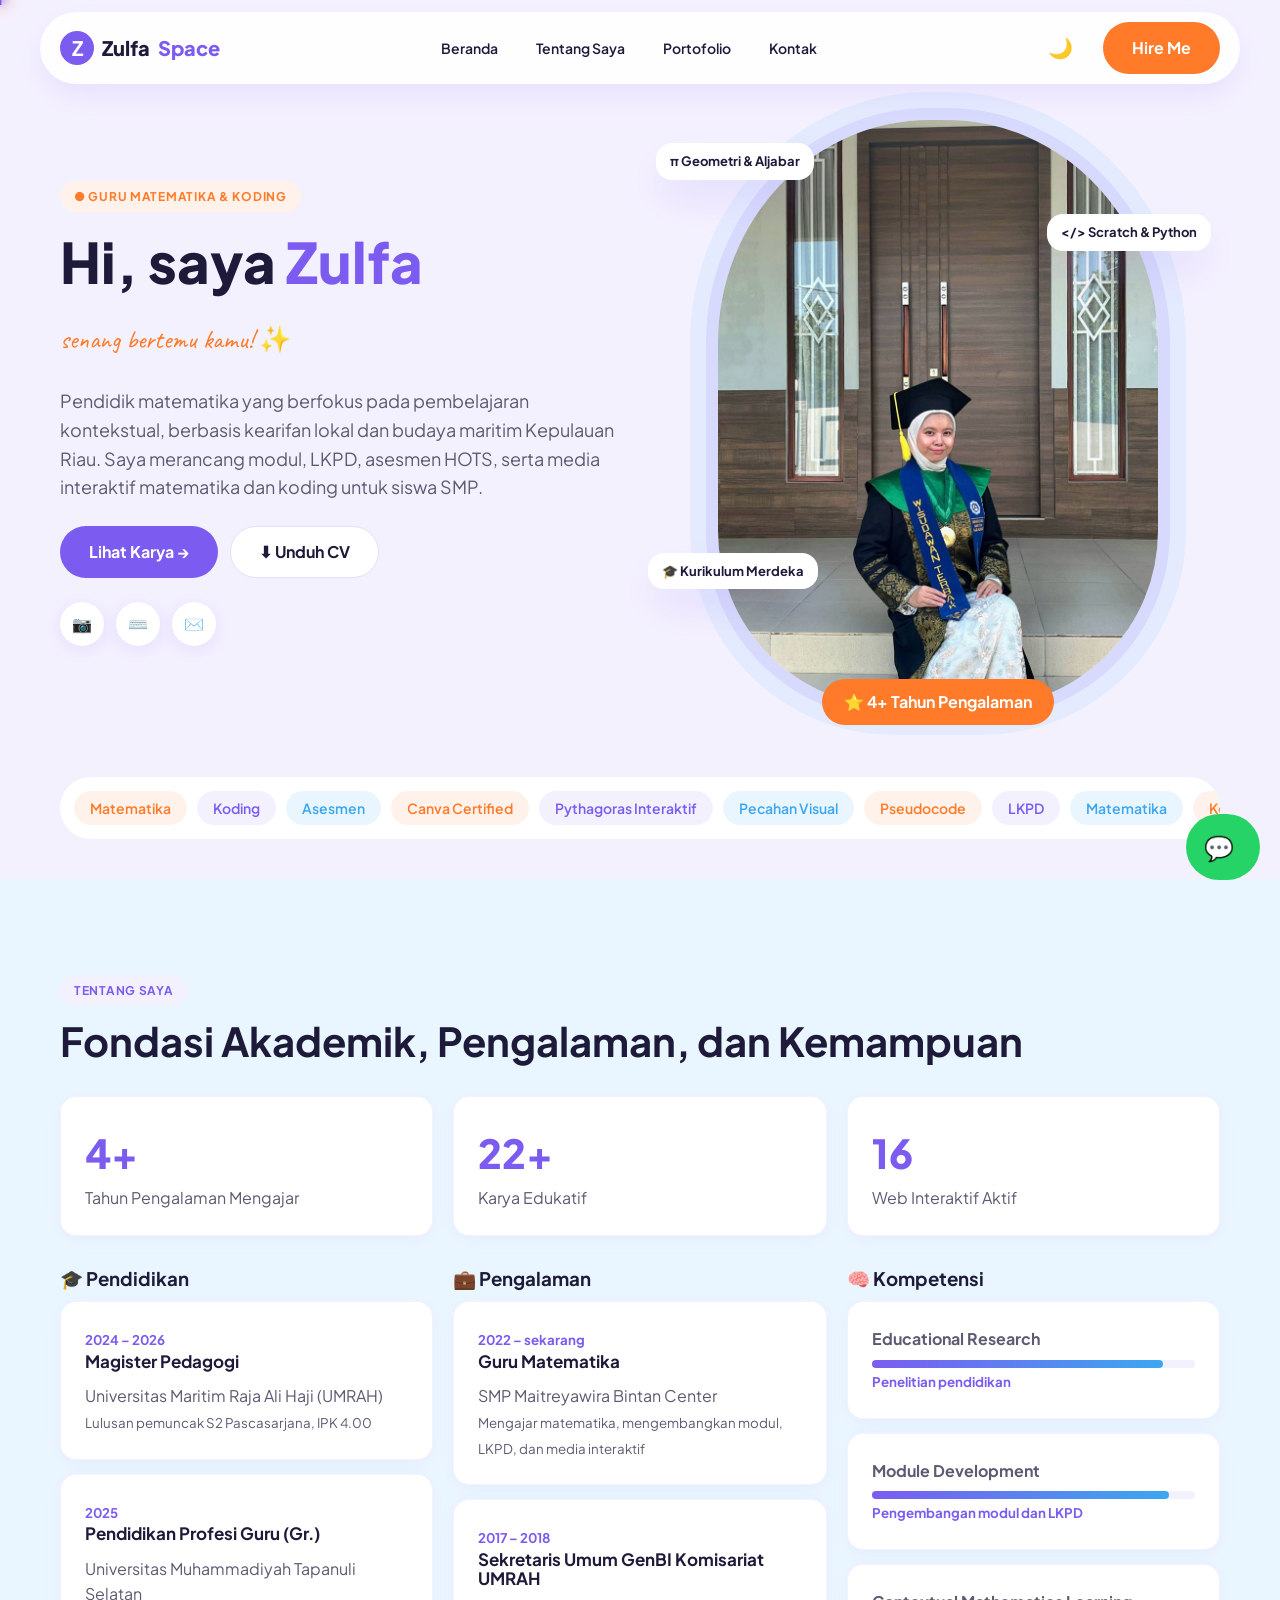
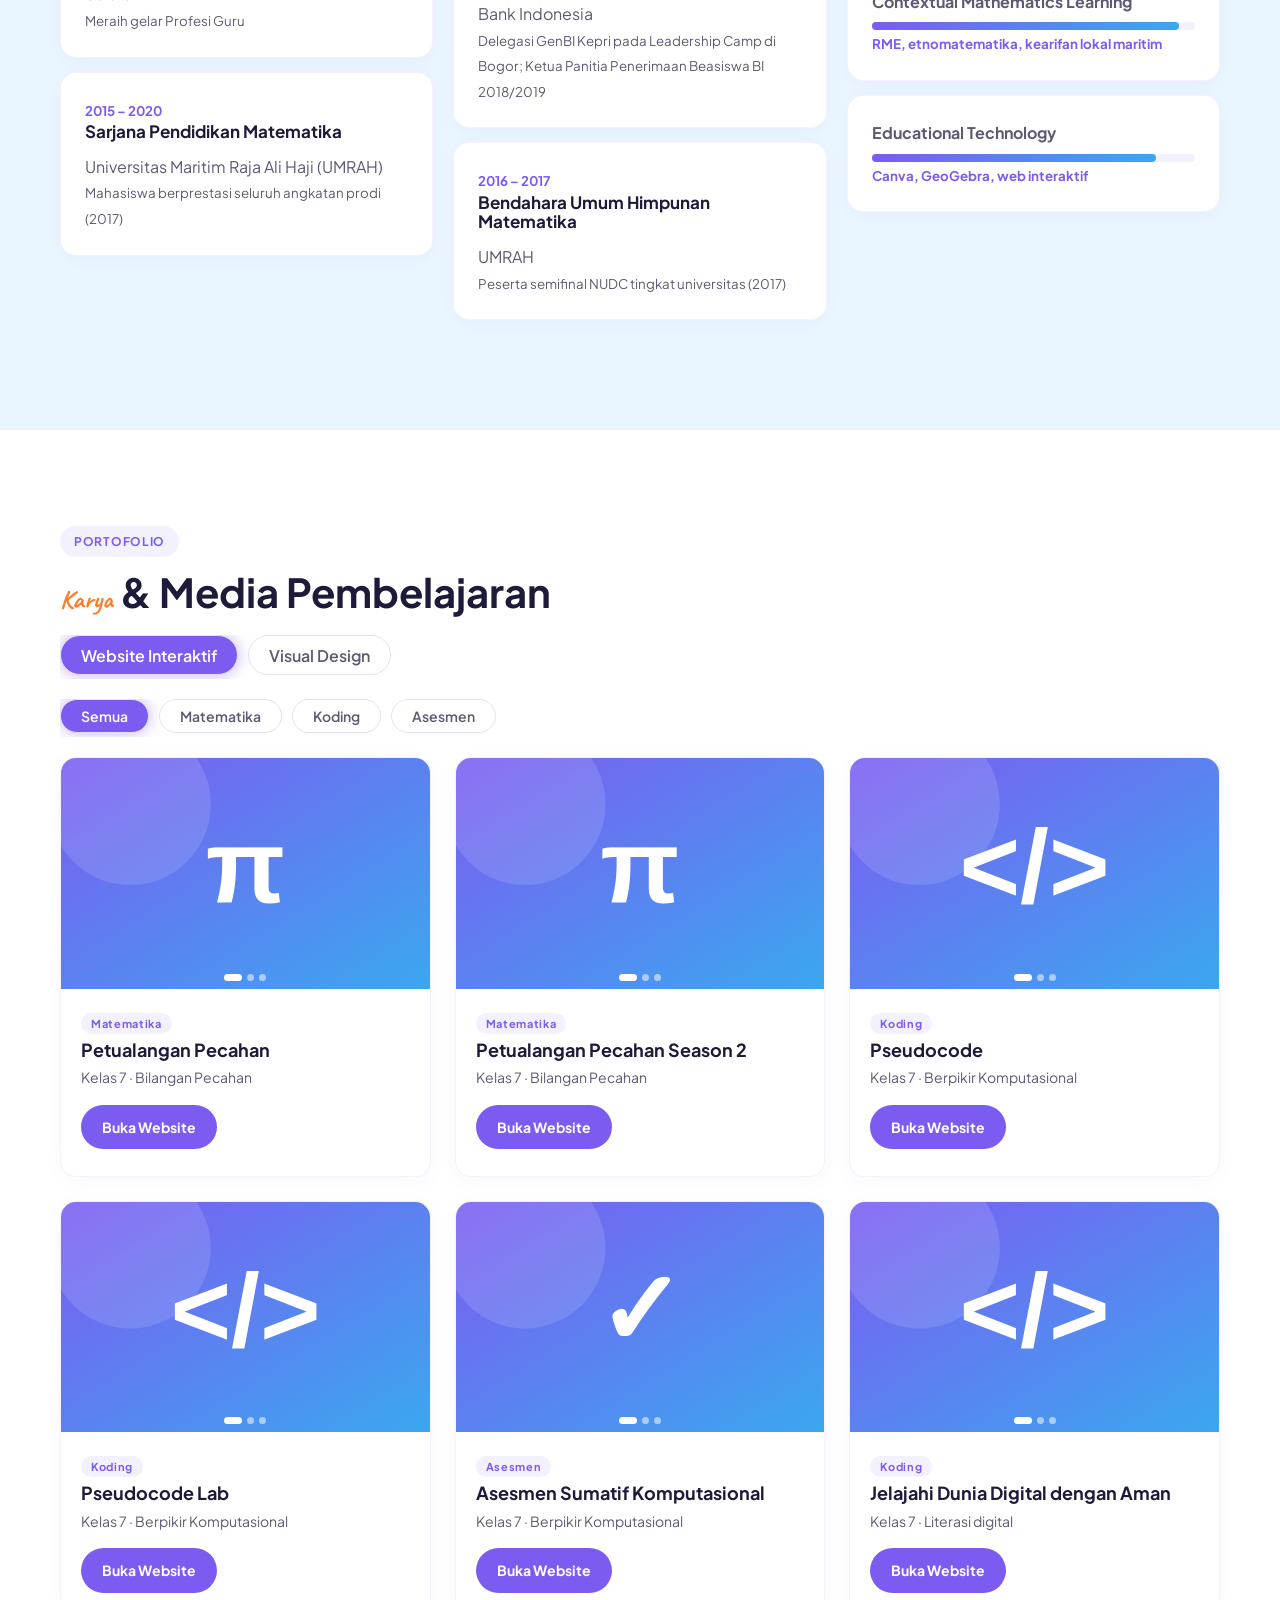
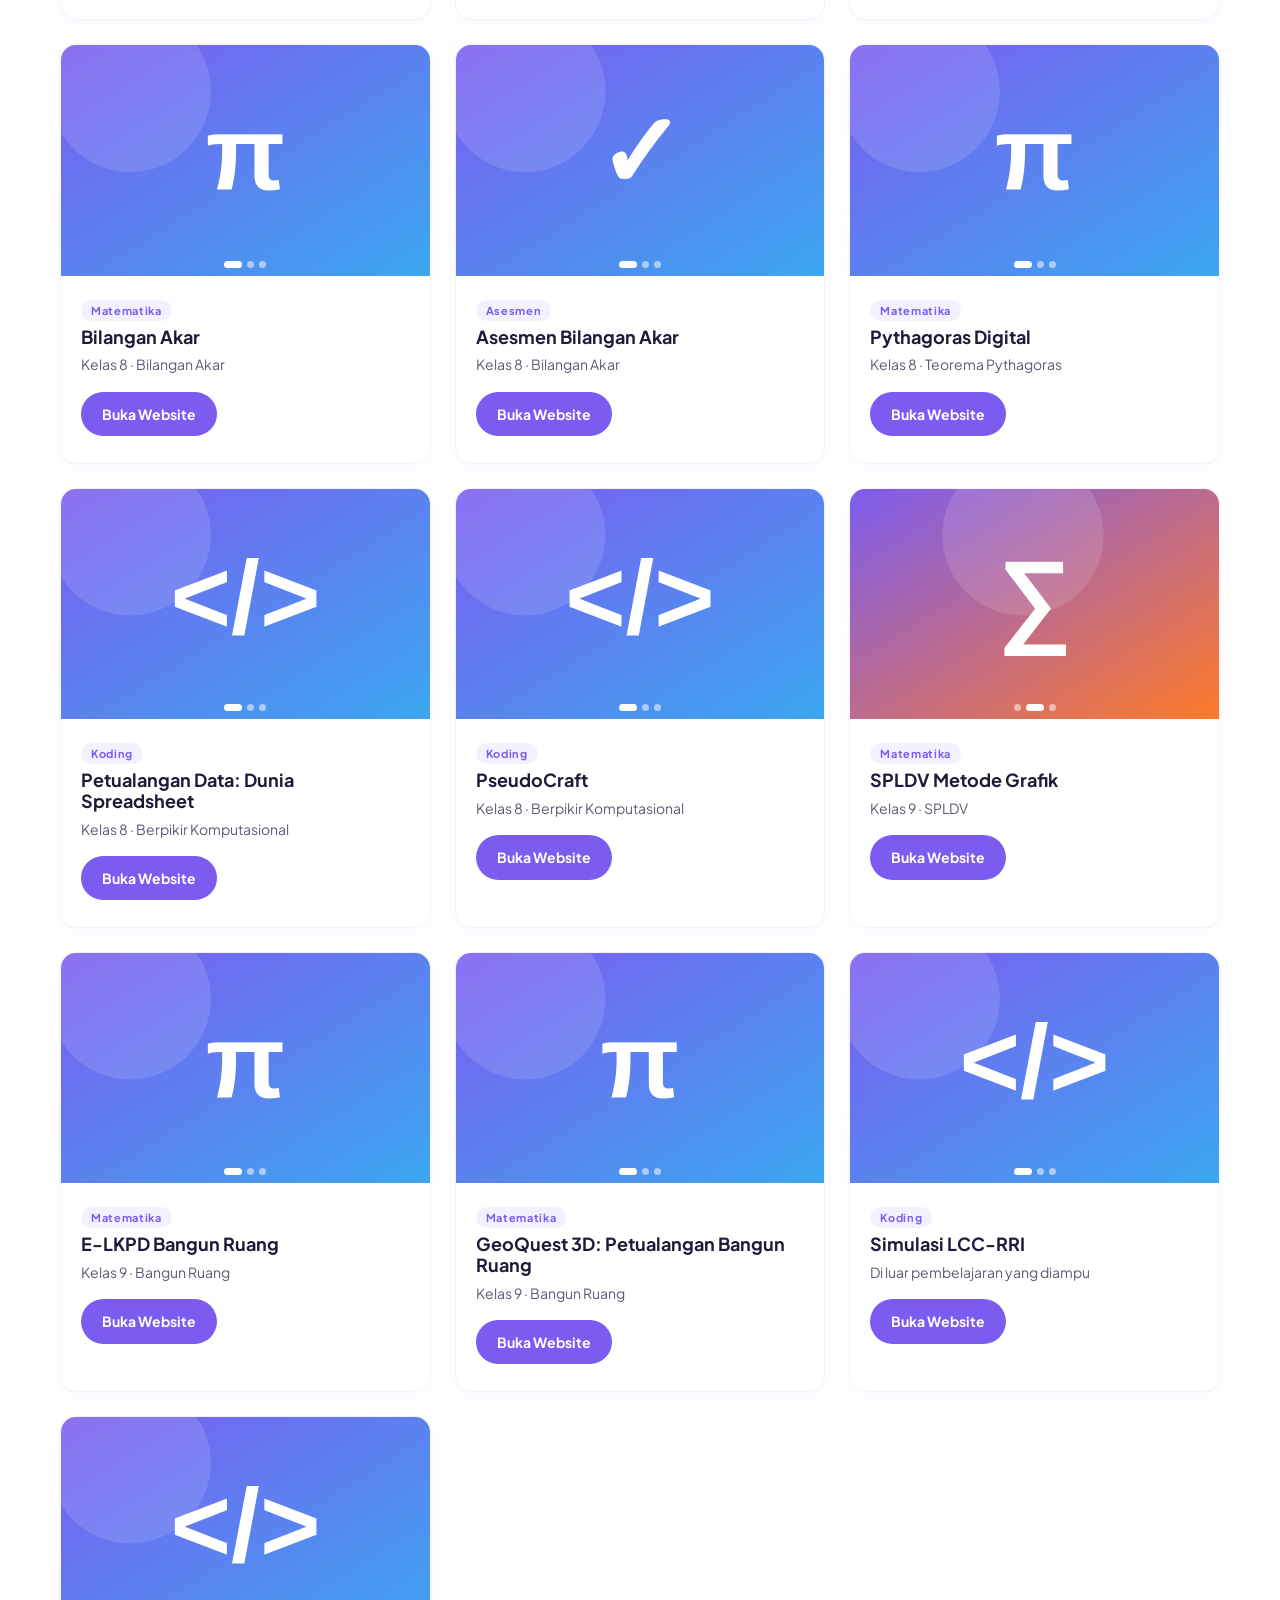
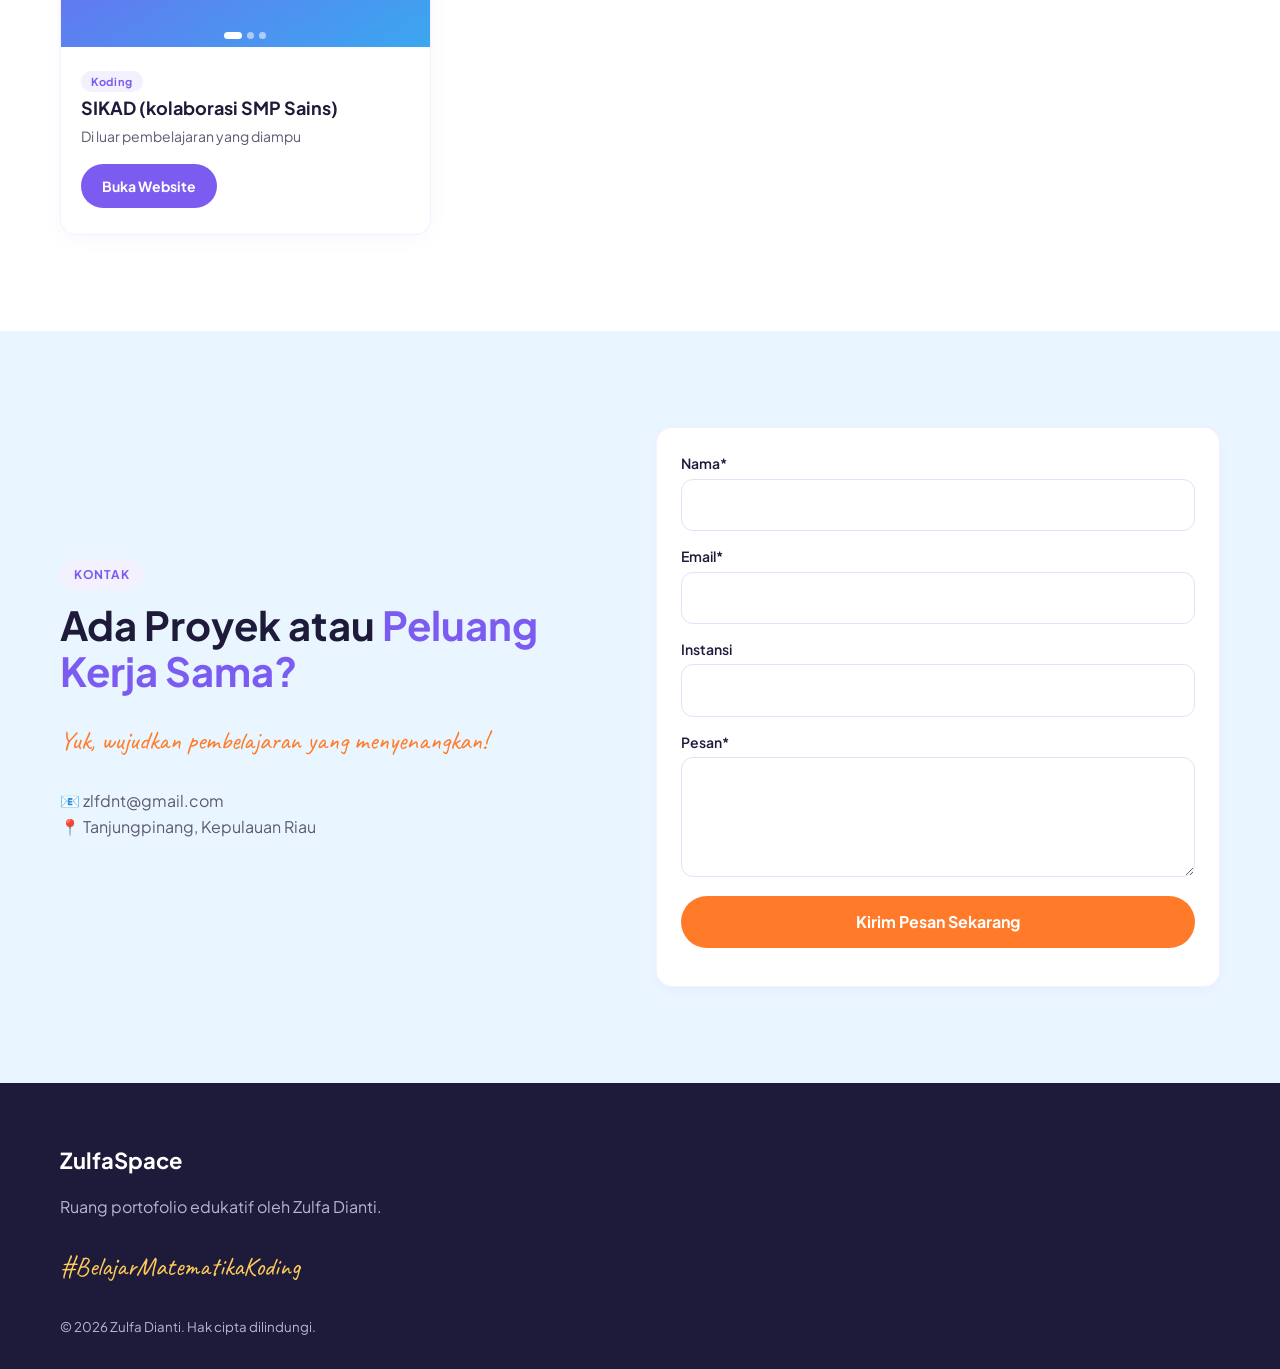
==== index.html @ 7e3e44f3 "ZulfaSpace pertama" ====
<!DOCTYPE html>
<html lang="id"><head><meta charset="utf-8"><meta name="viewport" content="width=device-width,initial-scale=1">
<title>ZulfaSpace – Edukasi Matematika & Koding Interaktif</title>
<meta name="description" content="Portofolio Zulfa Dianti, S.Pd., M.Pd., Gr.: media pembelajaran matematika dan koding interaktif.">
<meta property="og:title" content="ZulfaSpace"><meta property="og:description" content="Portofolio edukatif Zulfa Dianti">
<link rel="preconnect" href="https://fonts.googleapis.com"><link href="https://fonts.googleapis.com/css2?family=Caveat:wght@600&family=Plus+Jakarta+Sans:wght@400;600;700;800&display=swap" rel="stylesheet">
<script>try{document.documentElement.dataset.theme=localStorage.getItem("zs_th")||(matchMedia("(prefers-color-scheme:dark)").matches?"dark":"light")}catch(e){}</script><link rel="stylesheet" href="css/style.css"></head><body>
<canvas id="fx" aria-hidden="true"></canvas><div id="cur" aria-hidden="true"></div>
<header class="nav"><a class="logo" href="#beranda"><b>Z</b>Zulfa<span>Space</span></a>
<button class="burger" aria-label="Menu" onclick="document.body.classList.toggle('menu')">☰</button>
<nav><a href="#beranda">Beranda</a><a href="#tentang">Tentang Saya</a><a href="#portofolio">Portofolio</a><a href="#kontak">Kontak</a></nav>
<button class="theme" id="th" aria-label="Ubah mode tampilan">🌙</button><a class="btn cta shine" id="hire" href="#kontak">Hire Me</a></header>
<main>
<section id="beranda" class="hero lav"><div class="wrap grid2">
<div class="rv"><span class="pill o">● <span id="jab">GURU MATEMATIKA & KODING</span></span>
<h1>Hi, saya <em id="nm">Zulfa</em></h1><p class="hand" id="hl">senang bertemu kamu! ✨</p>
<p class="lead" id="rg"></p>
<div class="row"><a class="btn pri shine" href="#portofolio">Lihat Karya →</a><a class="btn out" id="cv" href="files/CV_Zulfa_Dianti.pdf" download data-u="cv">⬇ Unduh CV</a></div>
<div class="soc" id="soc"></div></div>
<div class="rv"><div class="frame"><div class="slides" id="heroSl"></div>
<span class="fl f1">π Geometri & Aljabar</span><span class="fl f2">&lt;/&gt; Scratch & Python</span><span class="fl f3">🎓 Kurikulum Merdeka</span>
<span class="badge shine" id="thn">4+ Tahun Pengalaman</span></div></div></div>
<div class="wrap"><div class="chips" id="chips"></div></div></section>
<section id="tentang" class="sec sky"><div class="wrap"><span class="ov">TENTANG SAYA</span><h2>Fondasi Akademik, Pengalaman, dan Kemampuan</h2>
<div class="stats" id="stats"></div><div class="cols3" id="riwayat"></div></div></section>
<section id="portofolio" class="sec"><div class="wrap"><span class="ov">PORTOFOLIO</span><h2><span class="hand">Karya</span> & Media Pembelajaran</h2>
<div class="tabs" id="tabs"><button data-j="website" class="on">Website Interaktif</button><button data-j="visual">Visual Design</button></div>
<div class="tabs sm" id="mapel"></div><div class="cards" id="cards"></div></div></section>
<section id="kontak" class="sec sky"><div class="wrap grid2"><div class="rv"><span class="ov">KONTAK</span>
<h2>Ada Proyek atau <em>Peluang Kerja Sama?</em></h2><p class="hand">Yuk, wujudkan pembelajaran yang menyenangkan!</p>
<p id="kin"></p></div>
<form id="frm" class="card form rv"><input name="web" class="hp" tabindex="-1" autocomplete="off">
<label>Nama*<input name="nama" required maxlength="80"></label><label>Email*<input name="email" type="email" required></label>
<label>Instansi<input name="instansi" maxlength="80"></label><label>Pesan*<textarea name="pesan" required maxlength="1000" rows="4"></textarea></label>
<button class="btn cta shine" type="submit">Kirim Pesan Sekarang</button><p id="fs" class="fs"></p></form></div></section>
</main>
<footer><div class="wrap"><b>ZulfaSpace</b><p>Ruang portofolio edukatif oleh Zulfa Dianti.</p><p class="hand y">#BelajarMatematikaKoding</p><small>© 2026 Zulfa Dianti. Hak cipta dilindungi.</small></div></footer>
<a id="wa" class="wa" target="_blank" rel="noopener" aria-label="Chat WhatsApp">💬<span>Chat WhatsApp</span></a>
<script src="js/config.js"></script><script src="js/data.js"></script><script src="js/app.js"></script></body></html>
---- css/style.css ----
:root{--card:#fff;--bg:#fff;--nav:rgba(255,255,255,.85);--p:#7C5CF0;--o:#FF7A29;--b:#3BA7F0;--ink:#1E1B3A;--mut:#5E5A72;--lav:#F4F1FF;--sky:#EAF6FF;--bd:#E5E0F8}
*{box-sizing:border-box}html{scroll-behavior:smooth}body{margin:0;font:16px/1.6 'Plus Jakarta Sans',sans-serif;color:var(--mut);background:var(--card);overflow-x:hidden}
h1,h2,h3{color:var(--ink);line-height:1.15;margin:.3em 0}h1{font-size:clamp(36px,6vw,56px);font-weight:800}h2{font-size:clamp(28px,4vw,40px)}
em{color:var(--p);font-style:normal}.hand{font-family:Caveat,cursive;font-size:26px;color:var(--o)}.y{color:#FDCB58}
.wrap{max-width:1200px;margin:auto;padding:0 20px}.grid2{display:grid;grid-template-columns:1fr 1fr;gap:32px;align-items:center}
.sec{padding:96px 0}.lav{background:var(--lav)}.sky{background:var(--sky)}.hero{padding:120px 0 40px}
.nav{position:fixed;top:12px;left:50%;transform:translateX(-50%);width:min(1200px,94%);z-index:50;display:flex;align-items:center;gap:20px;padding:10px 20px;border-radius:999px;background:var(--nav);backdrop-filter:blur(12px);box-shadow:0 12px 32px -4px rgba(124,92,240,.12)}
.nav nav{display:flex;gap:6px;margin:auto}.nav nav a{padding:8px 16px;border-radius:999px;color:var(--ink);text-decoration:none;font-weight:600;font-size:14px}.nav nav a:hover{background:var(--lav);color:var(--p)}
.logo{font-weight:800;font-size:20px;color:var(--ink);text-decoration:none;display:flex;align-items:center;gap:8px}.logo b{background:var(--p);color:#fff;border-radius:50%;width:34px;height:34px;display:grid;place-items:center}.logo span{color:var(--p)}.burger{display:none;background:none;border:0;font-size:24px;margin-left:auto}
.btn{display:inline-block;padding:12px 28px;border-radius:999px;font-weight:700;text-decoration:none;border:1.5px solid transparent;cursor:pointer;font:inherit;font-weight:700;transition:.25s cubic-bezier(.16,1,.3,1);position:relative;overflow:hidden}
.pri{background:var(--p);color:#fff}.pri:hover{background:#6848DC;transform:translateY(-2px);box-shadow:0 8px 24px -2px rgba(124,92,240,.45)}
.cta{background:var(--o);color:#fff;animation:glow 2.2s infinite}.cta:hover{background:#E8691A;transform:translateY(-2px) scale(1.04)}
.out{background:var(--card);color:var(--ink);border-color:var(--bd)}.out:hover{border-color:var(--p);color:var(--p);background:var(--lav)}
@keyframes glow{0%,100%{box-shadow:0 0 0 0 rgba(255,122,41,.5)}50%{box-shadow:0 0 22px 6px rgba(255,122,41,.45)}}
.shine::after{content:"";position:absolute;top:0;left:-80%;width:50%;height:100%;background:linear-gradient(100deg,transparent,rgba(255,255,255,.65),transparent);transform:skewX(-20deg);animation:sh 3s infinite}
@keyframes sh{0%{left:-80%}45%,100%{left:140%}}
.pri.shine{animation:glowp 2.4s infinite}@keyframes glowp{50%{box-shadow:0 0 22px 5px rgba(124,92,240,.4)}}
.pill,.ov{display:inline-block;font-size:12px;font-weight:700;letter-spacing:.06em;padding:6px 14px;border-radius:999px;background:#FFF2EA;color:var(--o)}.ov{background:var(--lav);color:var(--p)}
.lead{font-size:18px;max-width:560px}.row{display:flex;gap:12px;flex-wrap:wrap;margin:24px 0}.soc{display:flex;gap:12px}.soc a{width:44px;height:44px;border-radius:50%;background:var(--card);display:grid;place-items:center;text-decoration:none;box-shadow:0 4px 20px -2px rgba(124,92,240,.15);transition:.25s}.soc a:hover{transform:translateY(-4px) rotate(8deg)}
.frame{position:relative;width:min(440px,90%);aspect-ratio:3/4;margin:auto;border-radius:48% 48% 40% 40%/38% 38% 30% 30%;box-shadow:0 0 0 12px rgba(124,92,240,.12),0 0 0 28px rgba(59,167,240,.08)}
.slides{position:absolute;inset:0;border-radius:inherit;overflow:hidden}.slides img,.sl img{position:absolute;inset:0;width:100%;height:100%;object-fit:cover;opacity:0;transition:opacity 1s}.slides img.on,.sl img.on{opacity:1}
.fl{position:absolute;background:var(--card);border-radius:16px;padding:8px 14px;font-weight:700;font-size:13px;color:var(--ink);box-shadow:0 20px 40px -6px rgba(124,92,240,.18);animation:fl 5s ease-in-out infinite}
.f1{top:4%;left:-14%}.f2{top:16%;right:-12%;animation-delay:-1s}.f3{bottom:20%;left:-16%;animation-delay:-2s}@keyframes fl{50%{transform:translateY(-10px)}}
.badge{position:absolute;bottom:-18px;left:50%;transform:translateX(-50%);background:var(--o);color:#fff;border-radius:999px;padding:10px 22px;font-weight:700;white-space:nowrap;overflow:hidden}
.chips{display:flex;gap:10px;overflow:hidden;margin-top:70px;padding:14px;background:var(--card);border-radius:999px;white-space:nowrap}.chips div{display:flex;gap:10px;animation:mq 25s linear infinite}.chips span{padding:6px 16px;border-radius:999px;background:var(--lav);color:var(--p);font-weight:600;font-size:14px}.chips span:nth-child(3n){background:var(--sky);color:var(--b)}.chips span:nth-child(3n+1){background:#FFF2EA;color:var(--o)}@keyframes mq{to{transform:translateX(-50%)}}
.stats{display:grid;grid-template-columns:repeat(3,1fr);gap:20px;margin:32px 0}.card{background:var(--card);border:1px solid rgba(124,92,240,.08);border-radius:16px;padding:24px;box-shadow:0 4px 20px -2px rgba(124,92,240,.06);transition:.25s cubic-bezier(.16,1,.3,1)}
.card:hover{transform:translateY(-4px);box-shadow:0 12px 32px -4px rgba(124,92,240,.18)}.stat b{display:block;font-size:40px;font-weight:800;color:var(--p)}
.cols3{display:grid;grid-template-columns:repeat(3,1fr);gap:20px}.cols3 h3{margin:0 0 12px}.cols3 .card{margin-bottom:14px}.cols3 small{color:var(--p);font-weight:700}.bar{height:8px;border-radius:9px;background:var(--lav);margin-top:8px}.bar i{display:block;height:100%;border-radius:9px;background:linear-gradient(90deg,var(--p),var(--b))}
.tabs{display:flex;gap:10px;overflow-x:auto;margin:20px 0;padding-bottom:4px}.tabs button{flex:none;height:40px;padding:0 20px;border-radius:999px;border:1px solid var(--bd);background:var(--card);color:var(--mut);font:inherit;font-weight:600;cursor:pointer;transition:.2s}.tabs button:hover{border-color:var(--p);color:var(--p)}.tabs button.on{background:var(--p);color:#fff;box-shadow:0 0 16px rgba(124,92,240,.45)}.tabs.sm button{height:34px;font-size:14px}
.cards{display:grid;grid-template-columns:repeat(3,1fr);gap:24px}.pc{padding:0;overflow:hidden;position:relative}.pc:hover::before{opacity:1}.pc::before{content:"";position:absolute;inset:0;border-radius:16px;padding:2px;background:linear-gradient(120deg,var(--p),var(--o),var(--b),var(--p));background-size:300%;animation:bd 3s linear infinite;-webkit-mask:linear-gradient(#000 0 0) content-box,linear-gradient(#000 0 0);-webkit-mask-composite:xor;mask-composite:exclude;opacity:0;transition:.3s;pointer-events:none}@keyframes bd{to{background-position:300% 0}}
.sl{position:relative;aspect-ratio:16/10;overflow:hidden}.pc:hover .sl img.on{transform:scale(1.05)}.sl img{transition:opacity 1s,transform .5s}.dots{position:absolute;bottom:8px;left:0;right:0;display:flex;justify-content:center;gap:5px}.dots i{width:7px;height:7px;border-radius:50%;background:#fff8}.dots i.on{background:#fff;width:18px;border-radius:9px}
.pb{padding:20px}.pb h3{font-size:18px}.pb p{font-size:14px;margin:6px 0 16px}.pb .btn{padding:10px 20px;font-size:14px}.tag{font-size:11px;font-weight:700;letter-spacing:.06em;padding:4px 10px;border-radius:999px;background:var(--lav);color:var(--p)}
.form{display:grid;gap:14px}.form label{font-weight:600;color:var(--ink);font-size:14px}.form input,.form textarea{background:var(--card);color:var(--ink);width:100%;margin-top:4px;padding:14px 18px;border:1.5px solid var(--bd);border-radius:12px;font:inherit}.form input:focus,.form textarea:focus{outline:3px solid rgba(124,92,240,.15);border-color:var(--p)}.hp{position:absolute!important;left:-9999px}.fs{margin:0;font-weight:600}
footer{background:#1E1B3A;color:#b9b5d0;padding:60px 0 30px}footer b{color:#fff;font-size:22px}
.wa{position:fixed;right:20px;bottom:20px;z-index:60;display:flex;align-items:center;gap:8px;background:#25D366;color:#fff;border-radius:999px;padding:14px 18px;font-size:24px;text-decoration:none;font-weight:700;animation:wap 2s infinite;transition:.25s}.wa span{font-size:14px;max-width:0;overflow:hidden;white-space:nowrap;transition:.3s}.wa:hover span{max-width:140px}.wa:hover{transform:scale(1.08)}@keyframes wap{0%{box-shadow:0 0 0 0 rgba(37,211,102,.6)}100%{box-shadow:0 0 0 22px rgba(37,211,102,0)}}
#fx{position:fixed;inset:0;pointer-events:none;z-index:9998}#cur{position:fixed;left:0;top:0;width:22px;height:22px;pointer-events:none;z-index:9999;display:none;font:700 26px/22px monospace;color:var(--p);text-align:center;text-shadow:0 0 10px var(--p),0 0 20px var(--o);margin:-11px 0 0 -11px}#cur::before{content:"+"}
@media(hover:hover) and (pointer:fine){body.fx,body.fx *{cursor:none!important}body.fx #cur{display:block}}
.rv{opacity:0;transform:translateY(24px);transition:.8s cubic-bezier(.16,1,.3,1)}.rv.in{opacity:1;transform:none}
@media(max-width:900px){.grid2,.cols3,.cards,.stats{grid-template-columns:1fr}.burger{display:block}.nav nav,.nav .cta{display:none}body.menu .nav{flex-wrap:wrap;border-radius:24px}body.menu .nav nav{display:flex;flex-direction:column;width:100%}.sec{padding:48px 0}.fl{display:none}.hero{padding-top:100px}}
@media(prefers-reduced-motion:reduce){*{animation:none!important;transition:none!important}.rv{opacity:1;transform:none}}
[data-theme=dark]{--ink:#F3F0FF;--mut:#B8B3D1;--lav:#241F45;--sky:#14283A;--bd:#3A3566;--card:#1D1A3A;--bg:#14122B;--nav:rgba(29,26,58,.85);color-scheme:dark}
.theme{background:none;border:0;font-size:20px;cursor:pointer;padding:6px 10px;border-radius:50%;transition:.25s}.theme:hover{background:var(--lav);transform:rotate(20deg)}
[data-theme=dark] .pill{background:#3a2a22}[data-theme=dark] .chips span{filter:brightness(.95)}
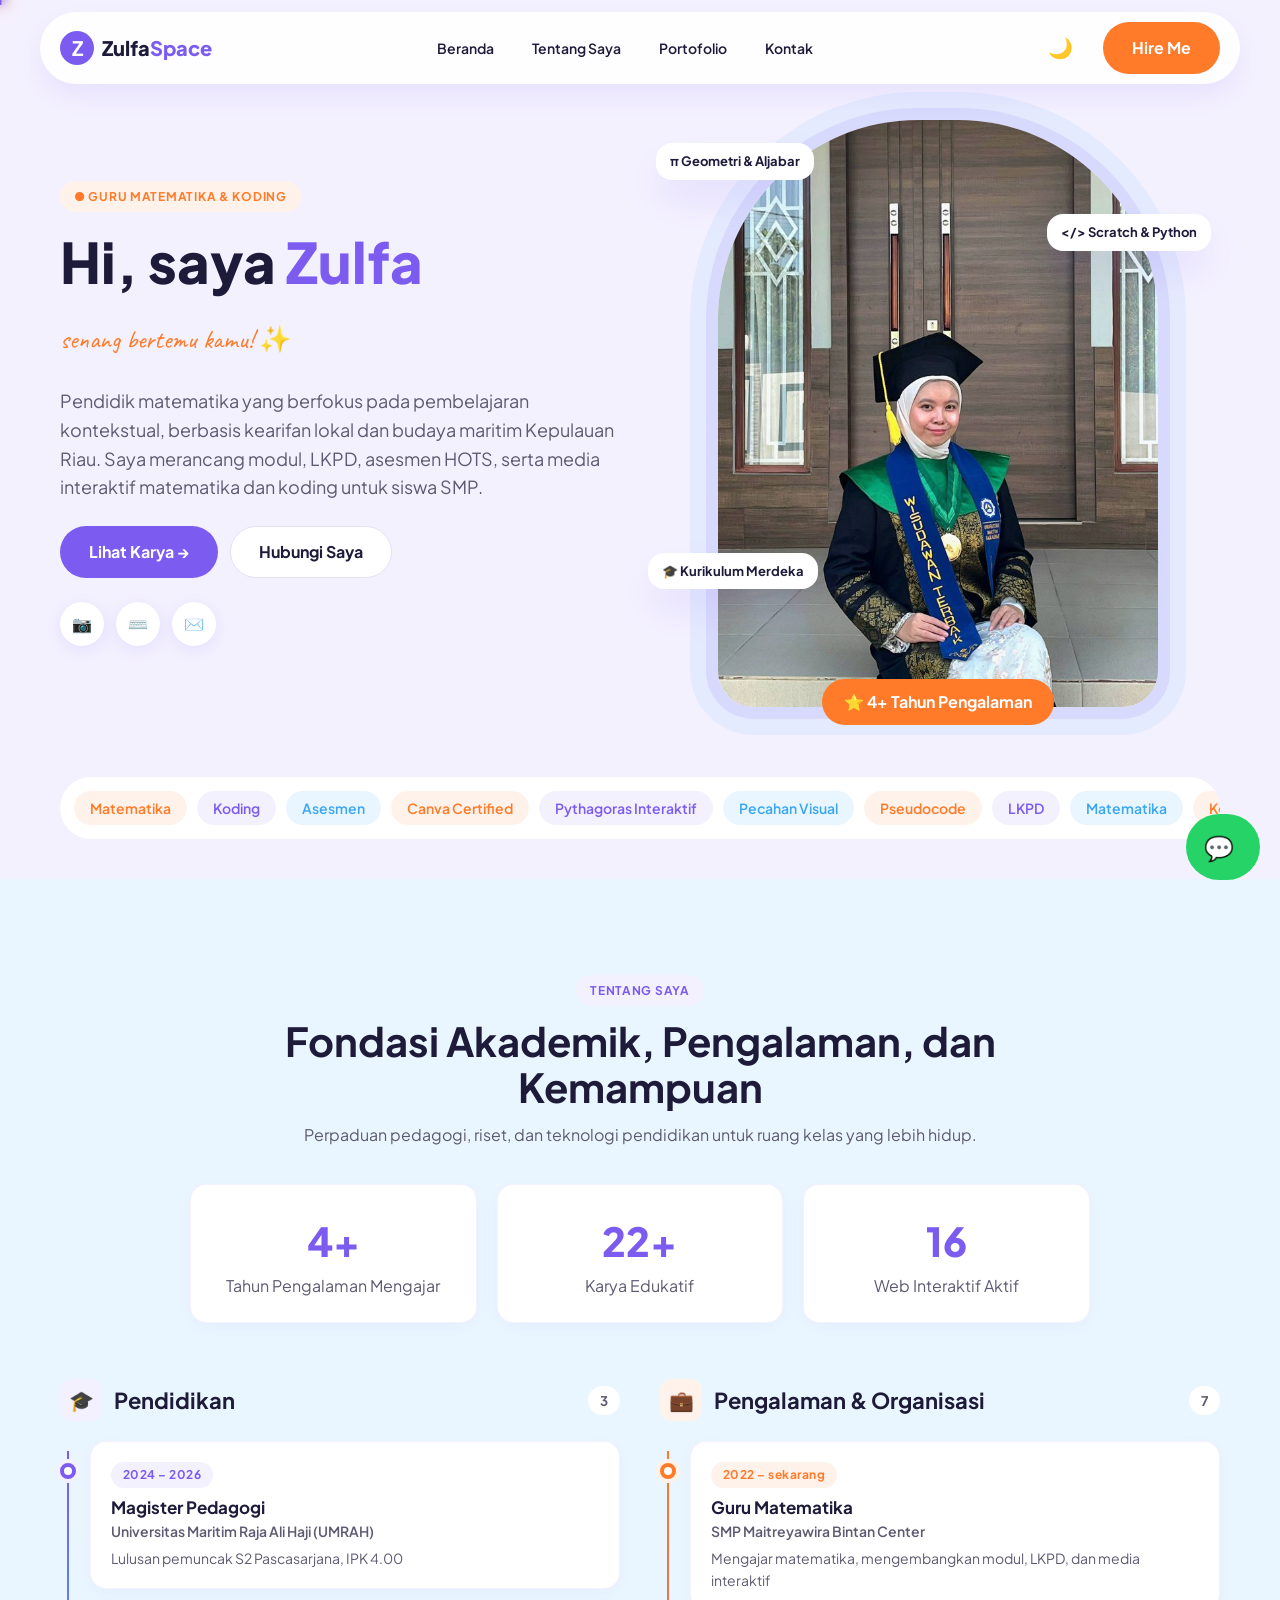
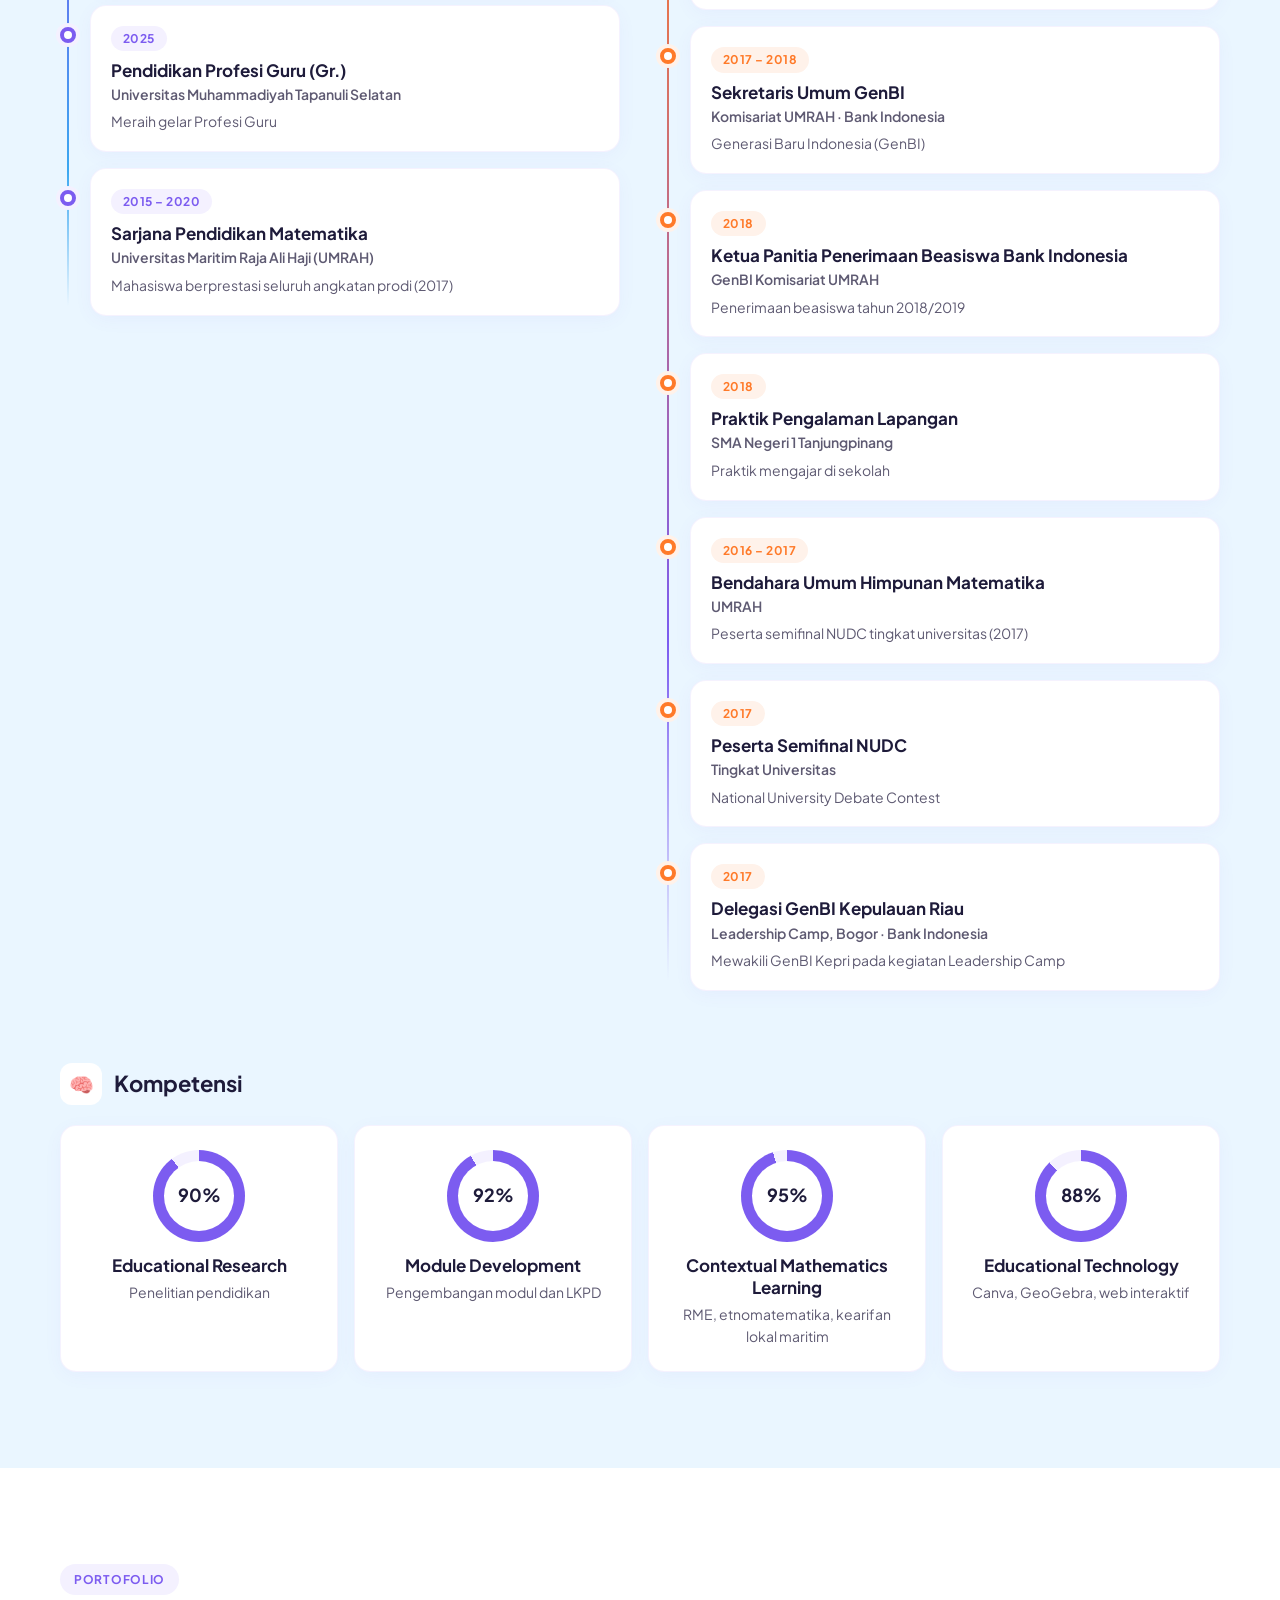
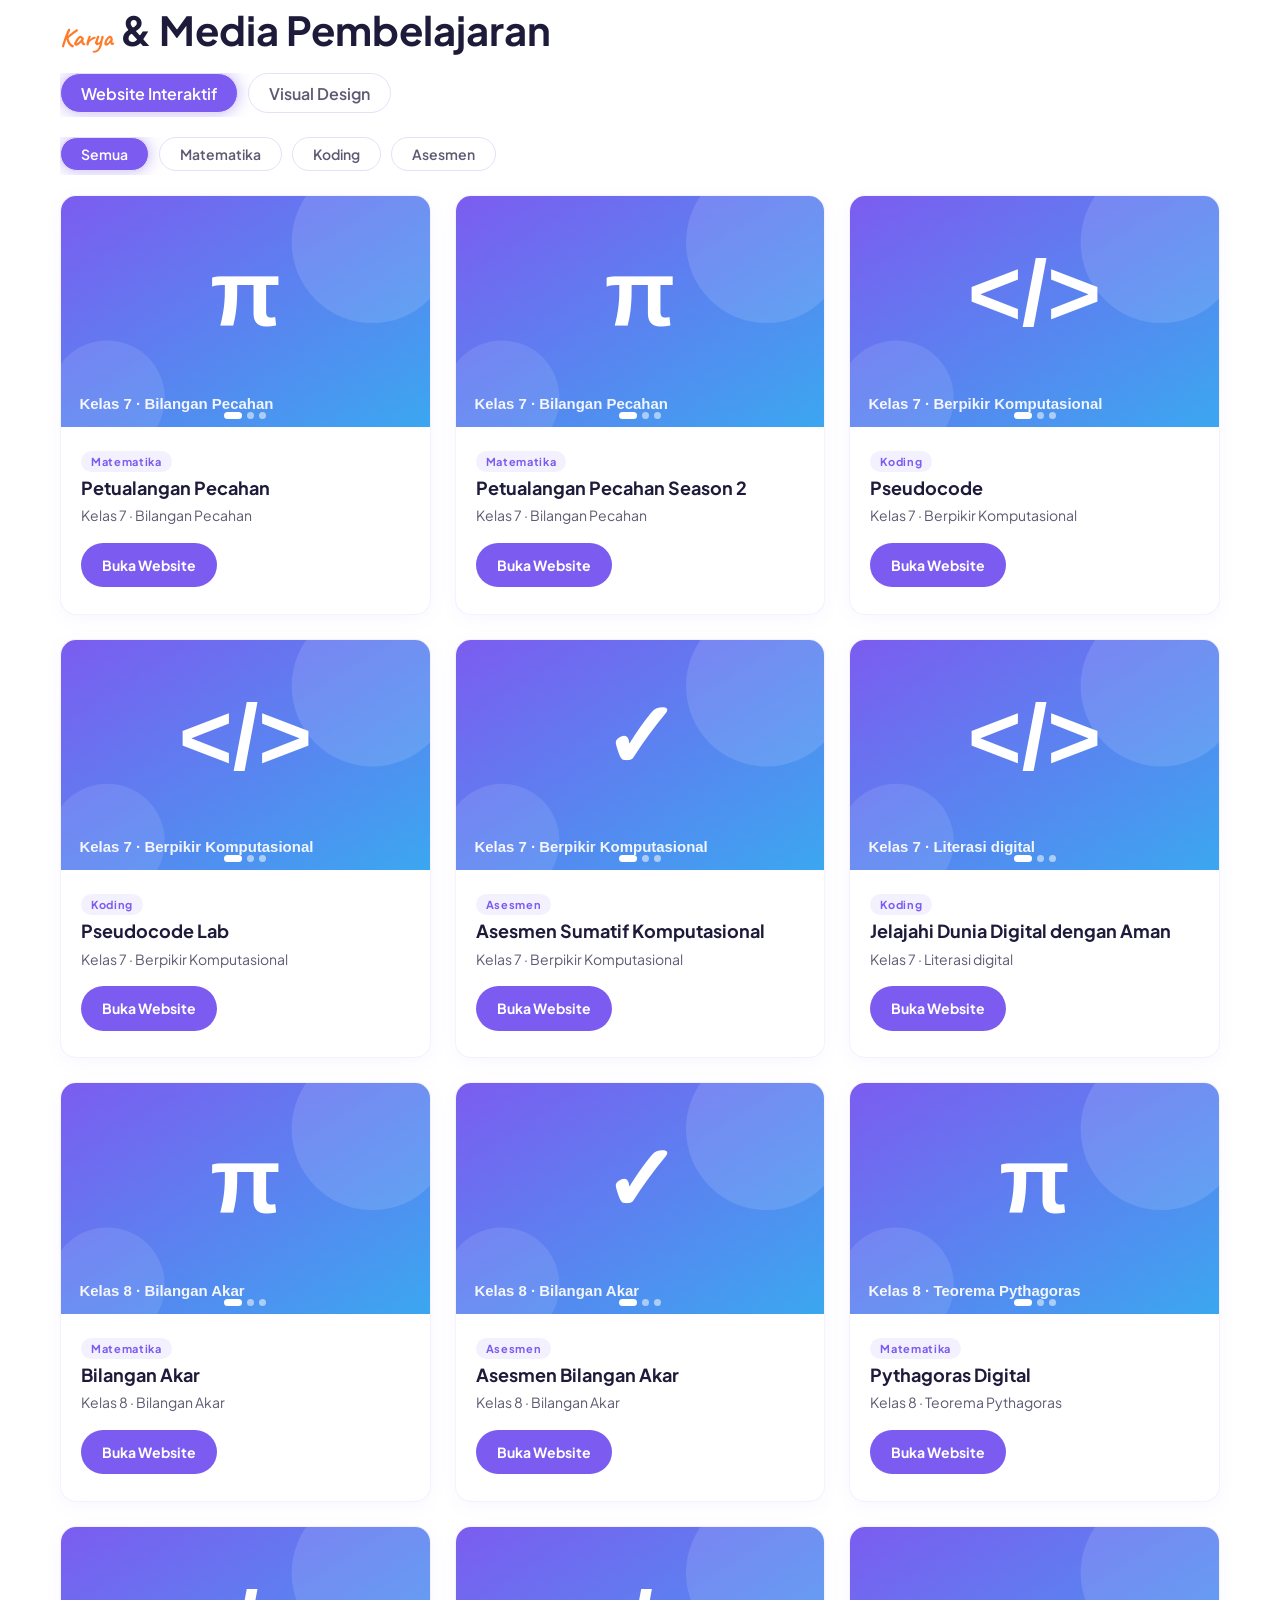
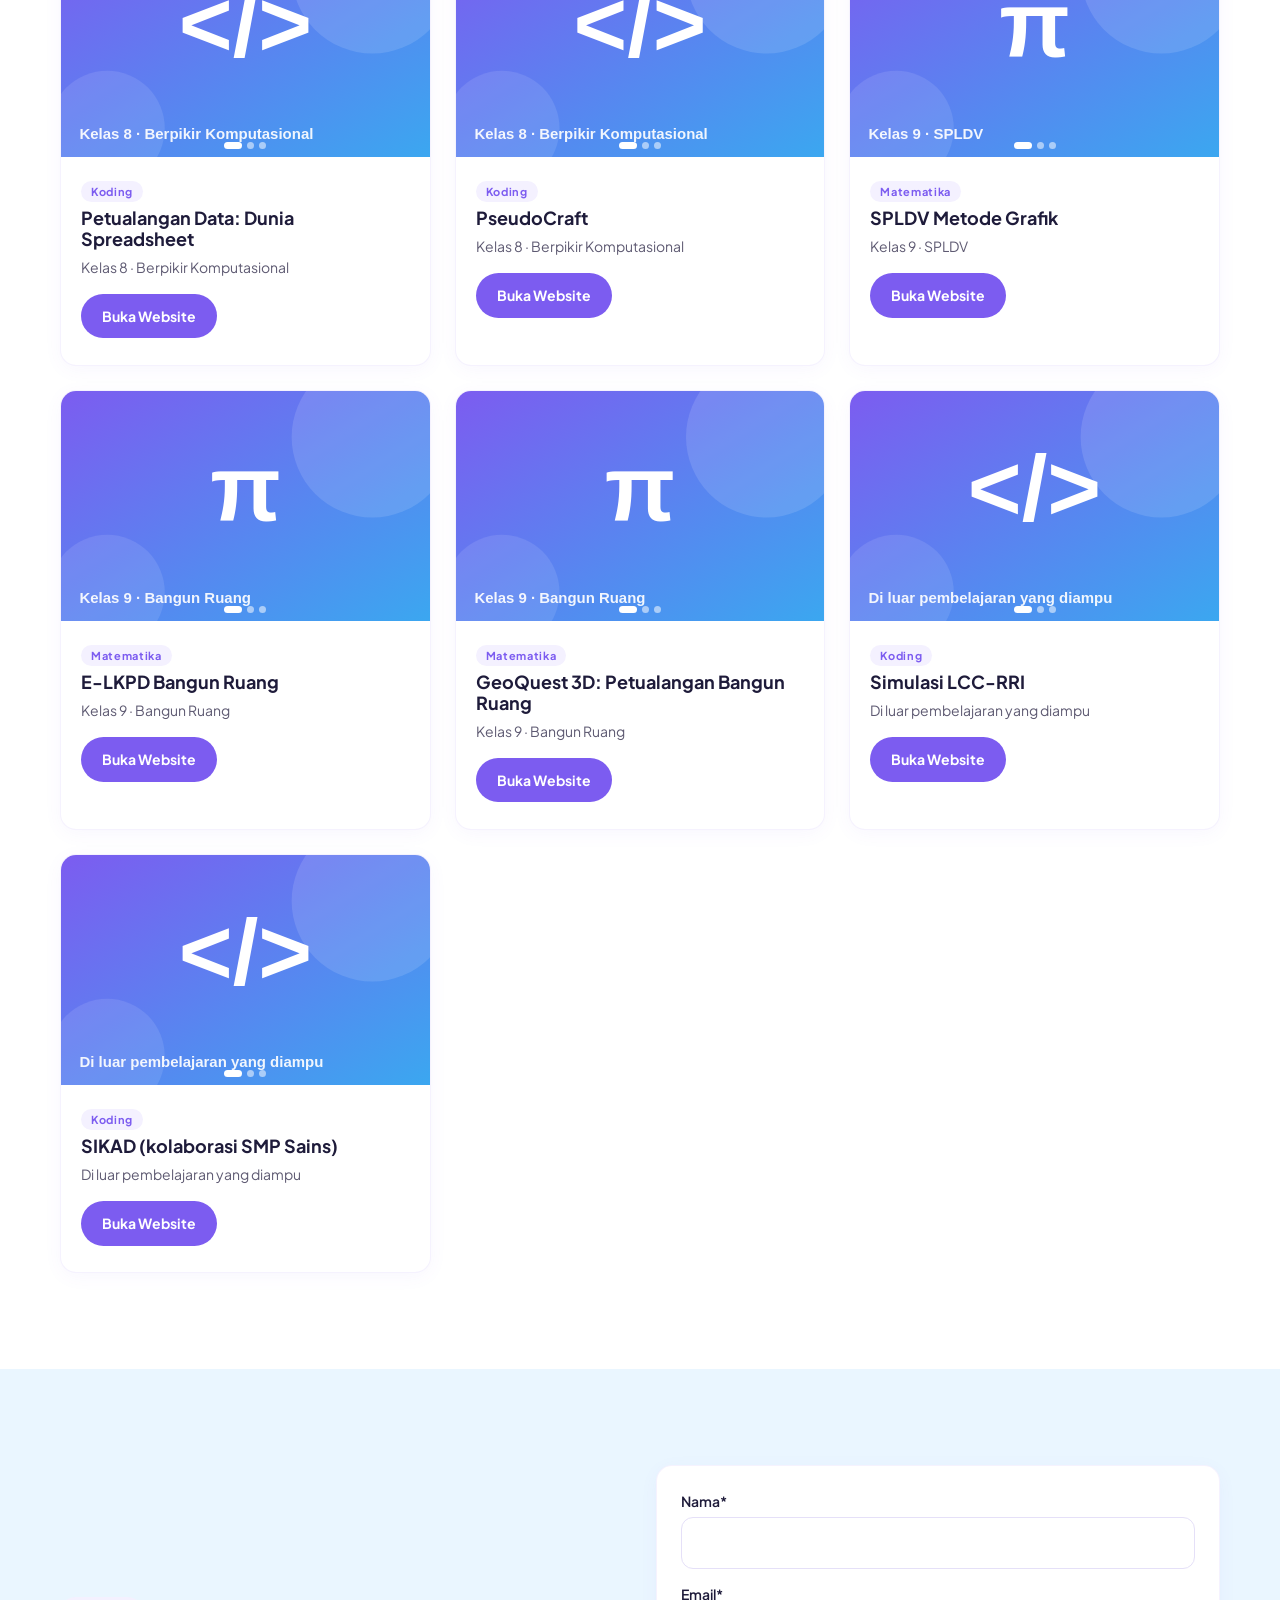
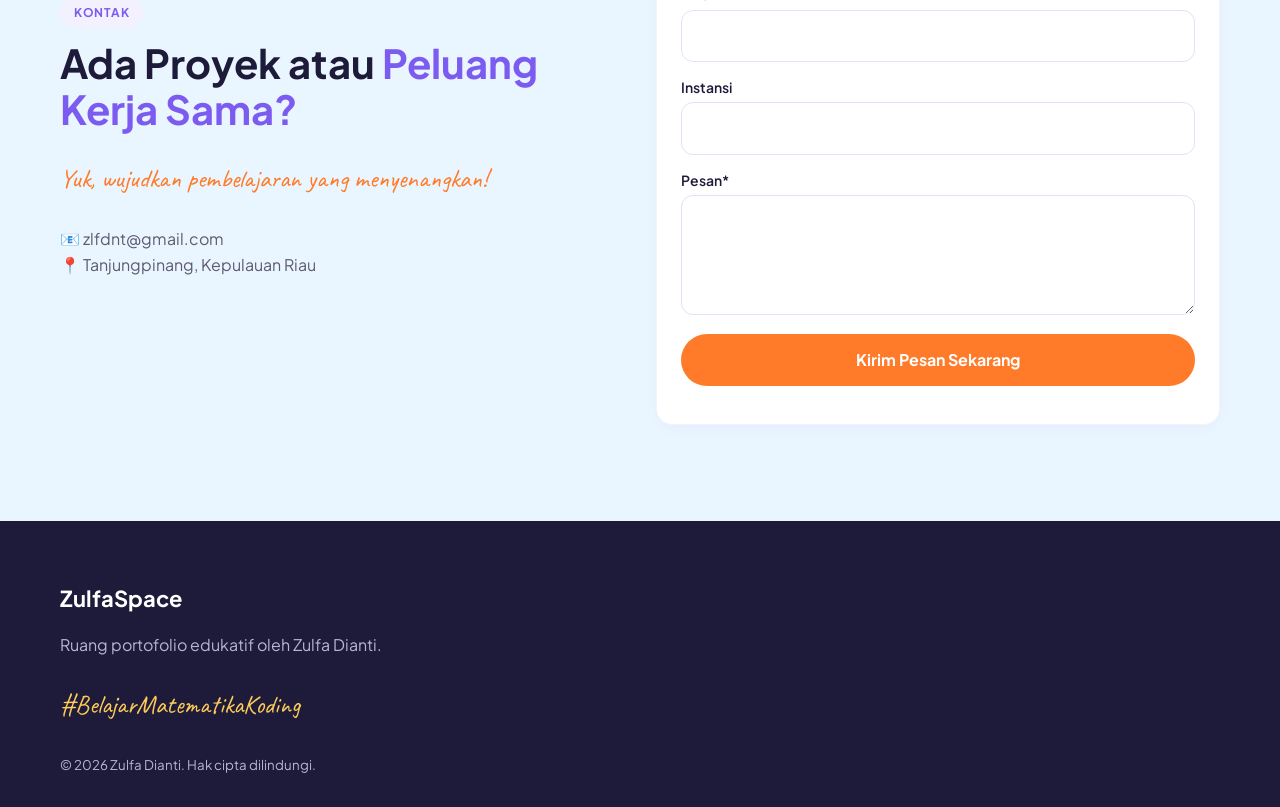
==== commit bc19de18: "update" ====
--- a/index.html
+++ b/index.html
@@ -6,7 +6,7 @@
 <link rel="preconnect" href="https://fonts.googleapis.com"><link href="https://fonts.googleapis.com/css2?family=Caveat:wght@600&family=Plus+Jakarta+Sans:wght@400;600;700;800&display=swap" rel="stylesheet">
 <script>try{document.documentElement.dataset.theme=localStorage.getItem("zs_th")||(matchMedia("(prefers-color-scheme:dark)").matches?"dark":"light")}catch(e){}</script><link rel="stylesheet" href="css/style.css"></head><body>
 <canvas id="fx" aria-hidden="true"></canvas><div id="cur" aria-hidden="true"></div>
-<header class="nav"><a class="logo" href="#beranda"><b>Z</b>Zulfa<span>Space</span></a>
+<header class="nav"><a class="logo" href="#beranda"><b>Z</b><i>Zulfa<span>Space</span></i></a>
 <button class="burger" aria-label="Menu" onclick="document.body.classList.toggle('menu')">☰</button>
 <nav><a href="#beranda">Beranda</a><a href="#tentang">Tentang Saya</a><a href="#portofolio">Portofolio</a><a href="#kontak">Kontak</a></nav>
 <button class="theme" id="th" aria-label="Ubah mode tampilan">🌙</button><a class="btn cta shine" id="hire" href="#kontak">Hire Me</a></header>
@@ -15,14 +15,14 @@
 <div class="rv"><span class="pill o">● <span id="jab">GURU MATEMATIKA & KODING</span></span>
 <h1>Hi, saya <em id="nm">Zulfa</em></h1><p class="hand" id="hl">senang bertemu kamu! ✨</p>
 <p class="lead" id="rg"></p>
-<div class="row"><a class="btn pri shine" href="#portofolio">Lihat Karya →</a><a class="btn out" id="cv" href="files/CV_Zulfa_Dianti.pdf" download data-u="cv">⬇ Unduh CV</a></div>
+<div class="row"><a class="btn pri shine" href="#portofolio">Lihat Karya →</a><a class="btn out" href="#kontak">Hubungi Saya</a></div>
 <div class="soc" id="soc"></div></div>
 <div class="rv"><div class="frame"><div class="slides" id="heroSl"></div>
 <span class="fl f1">π Geometri & Aljabar</span><span class="fl f2">&lt;/&gt; Scratch & Python</span><span class="fl f3">🎓 Kurikulum Merdeka</span>
 <span class="badge shine" id="thn">4+ Tahun Pengalaman</span></div></div></div>
 <div class="wrap"><div class="chips" id="chips"></div></div></section>
-<section id="tentang" class="sec sky"><div class="wrap"><span class="ov">TENTANG SAYA</span><h2>Fondasi Akademik, Pengalaman, dan Kemampuan</h2>
-<div class="stats" id="stats"></div><div class="cols3" id="riwayat"></div></div></section>
+<section id="tentang" class="sec sky"><div class="wrap"><div class="sech"><span class="ov">TENTANG SAYA</span><h2>Fondasi Akademik, Pengalaman, dan Kemampuan</h2><p>Perpaduan pedagogi, riset, dan teknologi pendidikan untuk ruang kelas yang lebih hidup.</p></div>
+<div class="stats" id="stats"></div><div id="riwayat"></div></div></section>
 <section id="portofolio" class="sec"><div class="wrap"><span class="ov">PORTOFOLIO</span><h2><span class="hand">Karya</span> & Media Pembelajaran</h2>
 <div class="tabs" id="tabs"><button data-j="website" class="on">Website Interaktif</button><button data-j="visual">Visual Design</button></div>
 <div class="tabs sm" id="mapel"></div><div class="cards" id="cards"></div></div></section>
@@ -34,6 +34,6 @@
 <label>Instansi<input name="instansi" maxlength="80"></label><label>Pesan*<textarea name="pesan" required maxlength="1000" rows="4"></textarea></label>
 <button class="btn cta shine" type="submit">Kirim Pesan Sekarang</button><p id="fs" class="fs"></p></form></div></section>
 </main>
-<footer><div class="wrap"><b>ZulfaSpace</b><p>Ruang portofolio edukatif oleh Zulfa Dianti.</p><p class="hand y">#BelajarMatematikaKoding</p><small>© 2026 Zulfa Dianti. Hak cipta dilindungi.</small></div></footer>
+<footer><div class="wrap"><b>ZulfaSpace</b><p id="ft">Ruang portofolio edukatif oleh Zulfa Dianti.</p><p class="hand y" id="ht">#BelajarMatematikaKoding</p><small>© 2026 Zulfa Dianti. Hak cipta dilindungi.</small></div></footer>
 <a id="wa" class="wa" target="_blank" rel="noopener" aria-label="Chat WhatsApp">💬<span>Chat WhatsApp</span></a>
 <script src="js/config.js"></script><script src="js/data.js"></script><script src="js/app.js"></script></body></html>
--- a/css/style.css
+++ b/css/style.css
@@ -41,3 +41,15 @@
 [data-theme=dark]{--ink:#F3F0FF;--mut:#B8B3D1;--lav:#241F45;--sky:#14283A;--bd:#3A3566;--card:#1D1A3A;--bg:#14122B;--nav:rgba(29,26,58,.85);color-scheme:dark}
 .theme{background:none;border:0;font-size:20px;cursor:pointer;padding:6px 10px;border-radius:50%;transition:.25s}.theme:hover{background:var(--lav);transform:rotate(20deg)}
 [data-theme=dark] .pill{background:#3a2a22}[data-theme=dark] .chips span{filter:brightness(.95)}
+
+.sech{text-align:center;max-width:720px;margin:0 auto 36px}.sech p{margin:0}.stats{max-width:900px;margin:0 auto 56px}.stat{text-align:center}
+.tgrid{display:grid;grid-template-columns:1fr 1fr;gap:40px;align-items:start}
+.th{display:flex;align-items:center;gap:12px;margin-bottom:20px}.th h3{margin:0;font-size:22px}.th small{margin-left:auto;font-weight:700;background:var(--card);padding:4px 12px;border-radius:999px}
+.ic{width:42px;height:42px;border-radius:12px;display:grid;place-items:center;font-size:20px}.ic.p{background:var(--lav)}.ic.o{background:#FFF2EA}.ic.b{background:var(--card)}
+.tl{position:relative;padding-left:30px}.tl::before{content:"";position:absolute;left:7px;top:10px;bottom:10px;width:2px;background:linear-gradient(var(--p),var(--b) 70%,transparent)}.tl.o::before{background:linear-gradient(var(--o),var(--p) 70%,transparent)}
+.ti{position:relative;margin-bottom:16px}.dot{position:absolute;left:-30px;top:22px;width:16px;height:16px;border-radius:50%;background:var(--card);border:4px solid var(--p);box-shadow:0 0 0 4px var(--lav);transition:.25s}.tl.o .dot{border-color:var(--o);box-shadow:0 0 0 4px #FFF2EA}.ti:hover .dot{transform:scale(1.25)}
+.ti .card{padding:18px 20px}.per{display:inline-block;font-size:12px;font-weight:700;letter-spacing:.04em;color:var(--p);background:var(--lav);padding:3px 12px;border-radius:999px}.tl.o .per{color:var(--o);background:#FFF2EA}
+.ti h4,.sk h4{margin:8px 0 2px;color:var(--ink);font-size:17px;line-height:1.3}.ins{margin:0;font-weight:600;font-size:14px}.ds{margin:6px 0 0;font-size:14px;line-height:1.55}
+.skills{display:grid;grid-template-columns:repeat(4,1fr);gap:16px}.sk{text-align:center}.ring{--v:80;width:92px;height:92px;border-radius:50%;margin:0 auto 12px;display:grid;place-items:center;background:conic-gradient(var(--p) calc(var(--v)*1%),var(--lav) 0)}.ring b{width:70px;height:70px;border-radius:50%;background:var(--card);display:grid;place-items:center;color:var(--ink);font-size:18px}
+.logo i{font-style:normal}.frame,.slides{border-radius:200px 200px 36px 36px}.slides img{transform:scale(1.35);transform-origin:50% 66%}
+@media(max-width:900px){.tgrid{grid-template-columns:1fr}.skills{grid-template-columns:1fr 1fr}}
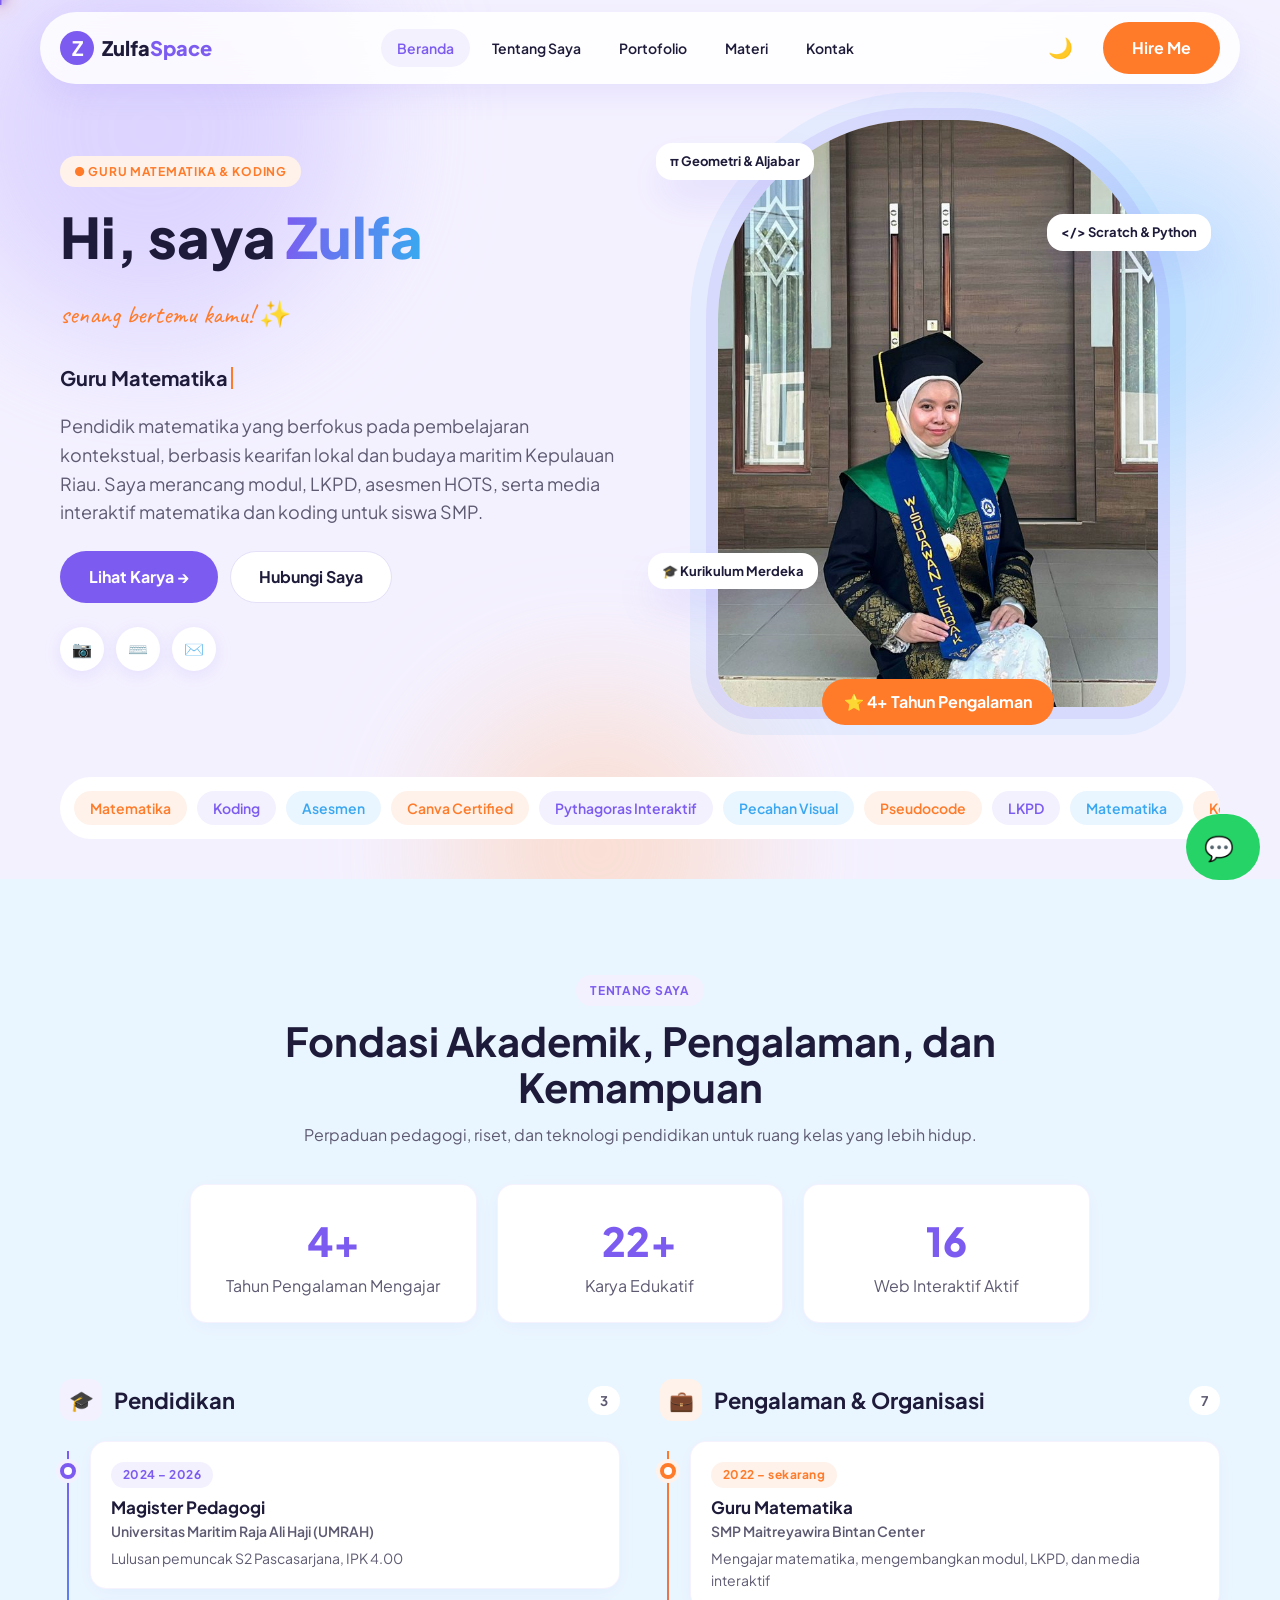
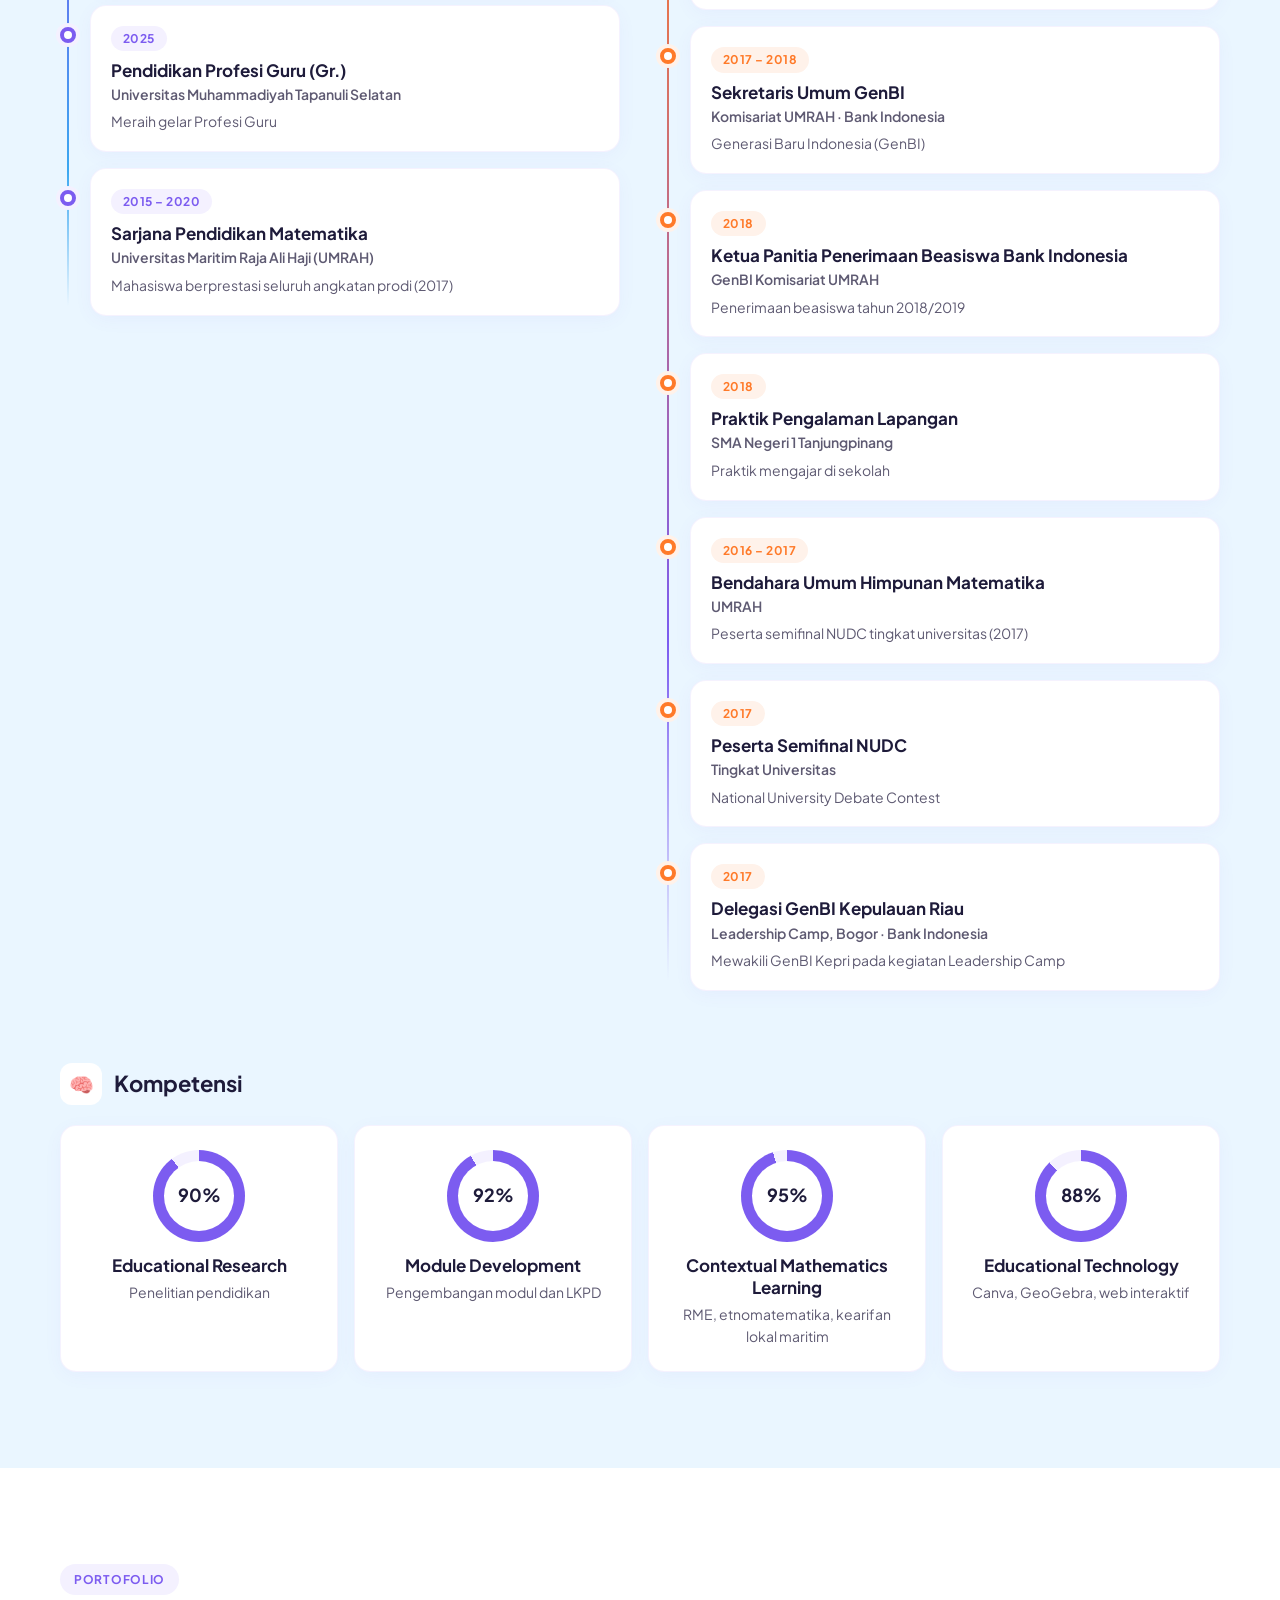
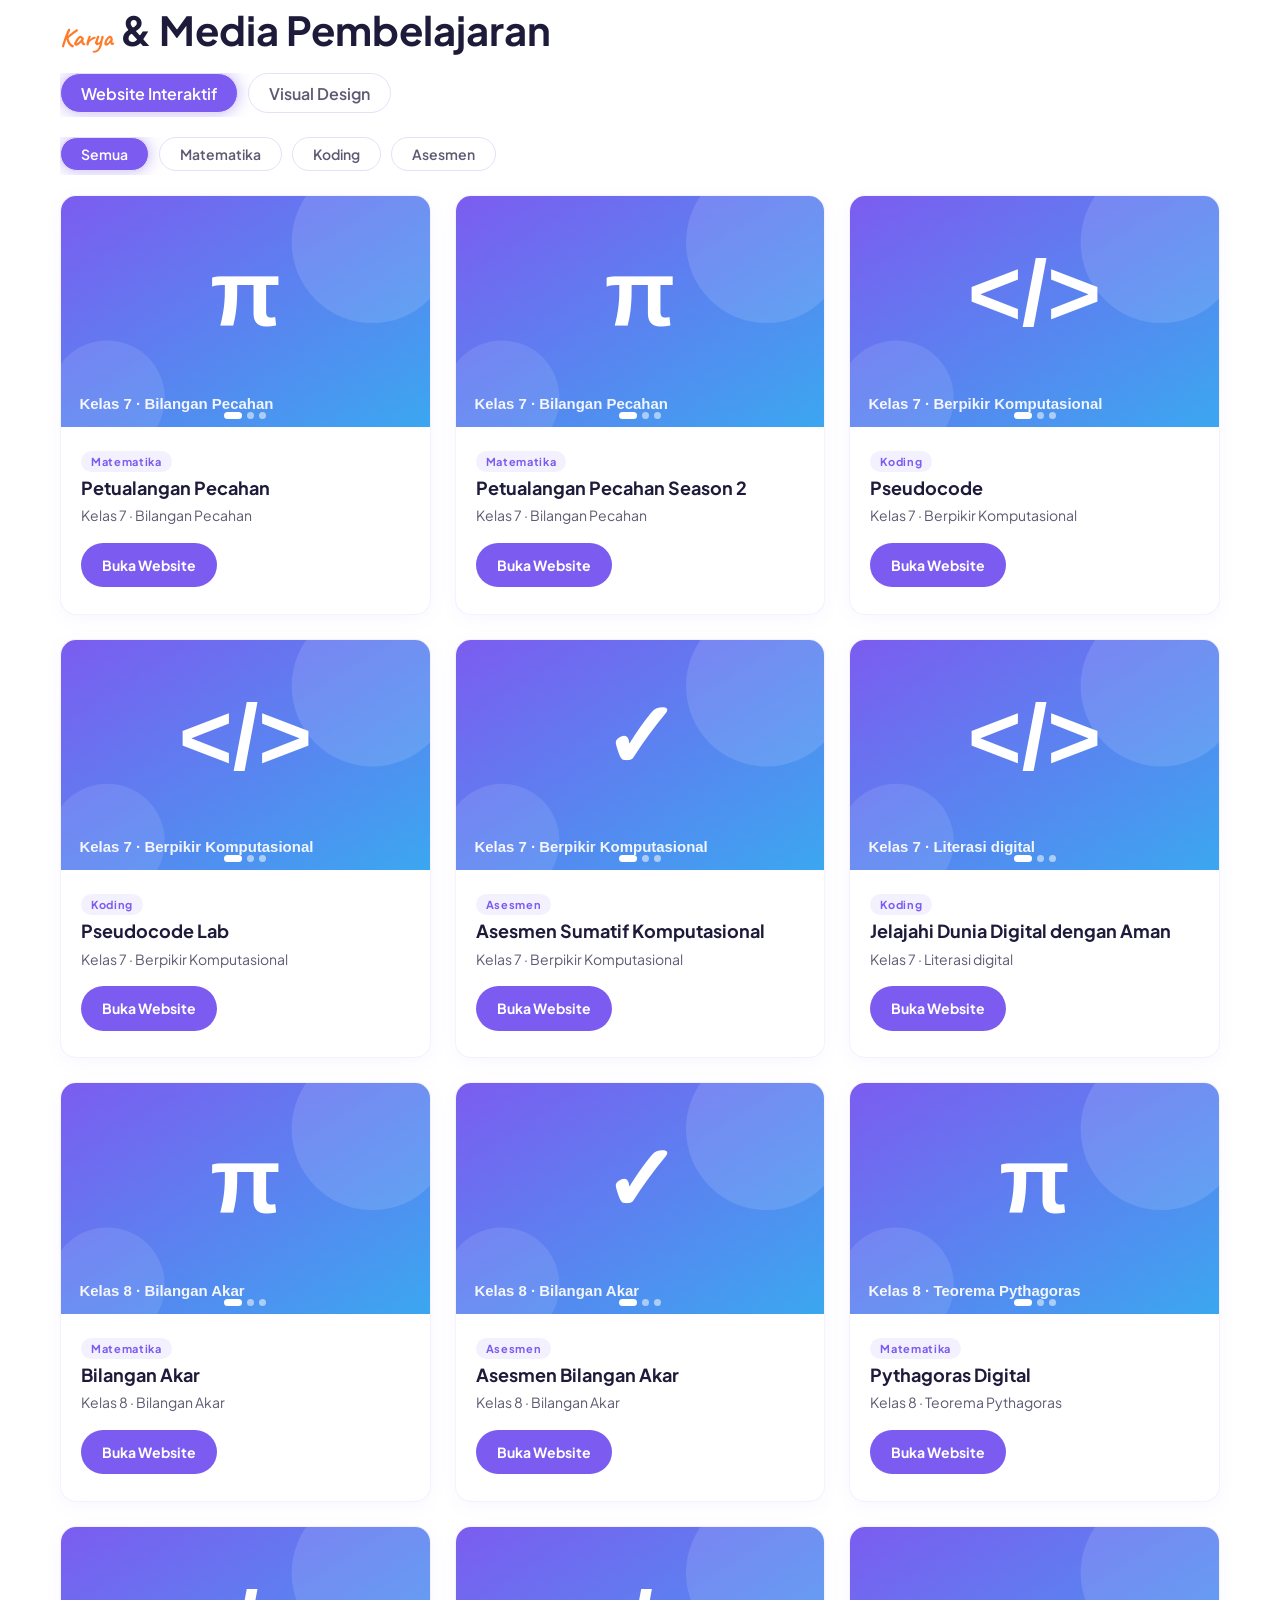
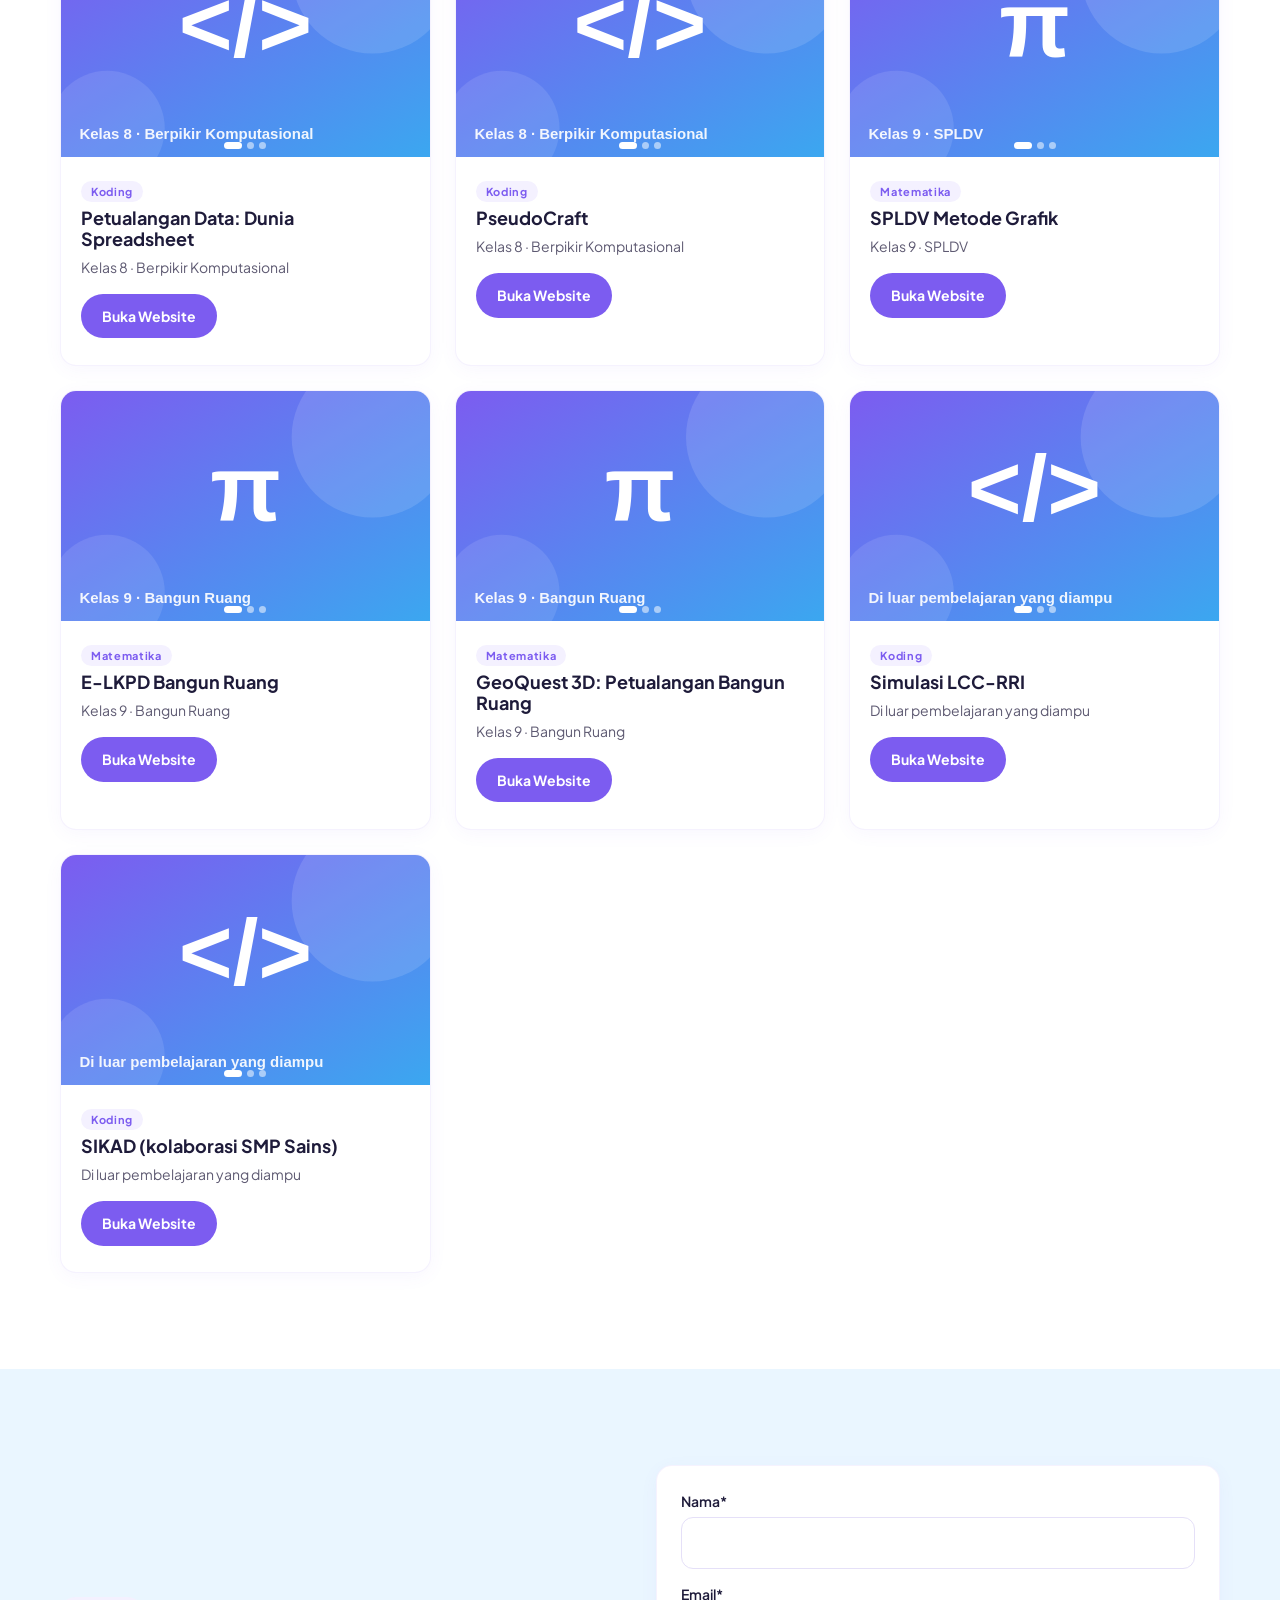
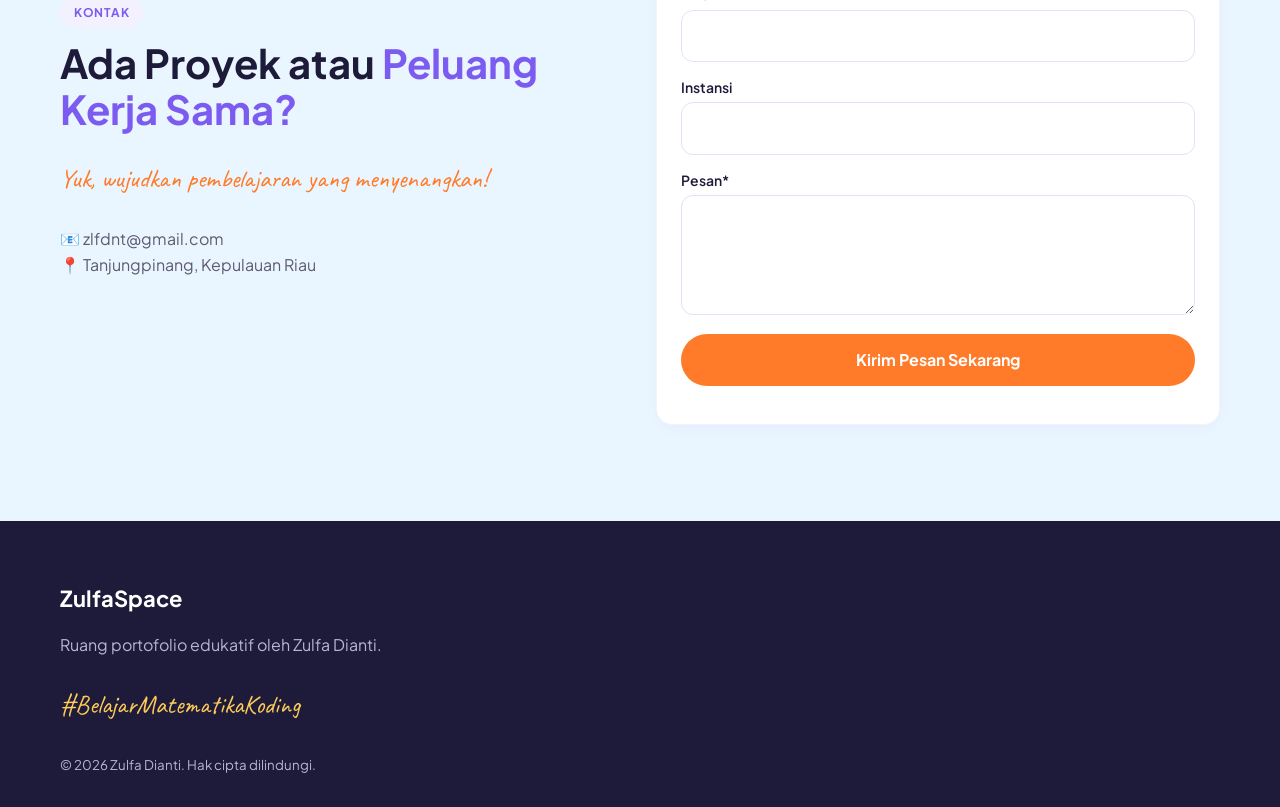
==== commit 19763b45: "update" ====
--- a/index.html
+++ b/index.html
@@ -5,15 +5,15 @@
 <meta property="og:title" content="ZulfaSpace"><meta property="og:description" content="Portofolio edukatif Zulfa Dianti">
 <link rel="preconnect" href="https://fonts.googleapis.com"><link href="https://fonts.googleapis.com/css2?family=Caveat:wght@600&family=Plus+Jakarta+Sans:wght@400;600;700;800&display=swap" rel="stylesheet">
 <script>try{document.documentElement.dataset.theme=localStorage.getItem("zs_th")||(matchMedia("(prefers-color-scheme:dark)").matches?"dark":"light")}catch(e){}</script><link rel="stylesheet" href="css/style.css"></head><body>
-<canvas id="fx" aria-hidden="true"></canvas><div id="cur" aria-hidden="true"></div>
+<div id="sp"></div><canvas id="fx" aria-hidden="true"></canvas><div id="cur" aria-hidden="true"></div>
 <header class="nav"><a class="logo" href="#beranda"><b>Z</b><i>Zulfa<span>Space</span></i></a>
 <button class="burger" aria-label="Menu" onclick="document.body.classList.toggle('menu')">☰</button>
-<nav><a href="#beranda">Beranda</a><a href="#tentang">Tentang Saya</a><a href="#portofolio">Portofolio</a><a href="#kontak">Kontak</a></nav>
+<nav><a href="#beranda">Beranda</a><a href="#tentang">Tentang Saya</a><a href="#portofolio">Portofolio</a><a href="#materi">Materi</a><a href="#kontak">Kontak</a></nav>
 <button class="theme" id="th" aria-label="Ubah mode tampilan">🌙</button><a class="btn cta shine" id="hire" href="#kontak">Hire Me</a></header>
 <main>
-<section id="beranda" class="hero lav"><div class="wrap grid2">
+<section id="beranda" class="hero lav"><div class="mesh" aria-hidden="true"><i></i><i></i><i></i></div><div class="wrap grid2">
 <div class="rv"><span class="pill o">● <span id="jab">GURU MATEMATIKA & KODING</span></span>
-<h1>Hi, saya <em id="nm">Zulfa</em></h1><p class="hand" id="hl">senang bertemu kamu! ✨</p>
+<h1>Hi, saya <em id="nm">Zulfa</em></h1><p class="hand" id="hl">senang bertemu kamu! ✨</p><p class="roles"><span id="typed"></span><i class="caret"></i></p>
 <p class="lead" id="rg"></p>
 <div class="row"><a class="btn pri shine" href="#portofolio">Lihat Karya →</a><a class="btn out" href="#kontak">Hubungi Saya</a></div>
 <div class="soc" id="soc"></div></div>
@@ -26,6 +26,7 @@
 <section id="portofolio" class="sec"><div class="wrap"><span class="ov">PORTOFOLIO</span><h2><span class="hand">Karya</span> & Media Pembelajaran</h2>
 <div class="tabs" id="tabs"><button data-j="website" class="on">Website Interaktif</button><button data-j="visual">Visual Design</button></div>
 <div class="tabs sm" id="mapel"></div><div class="cards" id="cards"></div></div></section>
+<section id="materi" class="sec lav" hidden><div class="wrap"><div class="sech"><span class="ov">MATERI & DOKUMEN</span><h2>Unduh <em>Materi Pembelajaran</em></h2><p>Modul ajar, LKPD, slide, dan asesmen yang siap dipakai.</p></div><div class="tabs" id="mtabs"></div><div class="cards mcards" id="mcards"></div></div></section>
 <section id="kontak" class="sec sky"><div class="wrap grid2"><div class="rv"><span class="ov">KONTAK</span>
 <h2>Ada Proyek atau <em>Peluang Kerja Sama?</em></h2><p class="hand">Yuk, wujudkan pembelajaran yang menyenangkan!</p>
 <p id="kin"></p></div>
--- a/css/style.css
+++ b/css/style.css
@@ -53,3 +53,15 @@
 .skills{display:grid;grid-template-columns:repeat(4,1fr);gap:16px}.sk{text-align:center}.ring{--v:80;width:92px;height:92px;border-radius:50%;margin:0 auto 12px;display:grid;place-items:center;background:conic-gradient(var(--p) calc(var(--v)*1%),var(--lav) 0)}.ring b{width:70px;height:70px;border-radius:50%;background:var(--card);display:grid;place-items:center;color:var(--ink);font-size:18px}
 .logo i{font-style:normal}.frame,.slides{border-radius:200px 200px 36px 36px}.slides img{transform:scale(1.35);transform-origin:50% 66%}
 @media(max-width:900px){.tgrid{grid-template-columns:1fr}.skills{grid-template-columns:1fr 1fr}}
+
+#sp{position:fixed;top:0;left:0;height:3px;width:0;background:linear-gradient(90deg,var(--p),var(--b),var(--o));z-index:10000}
+.hero{position:relative;overflow:hidden}.hero .wrap{position:relative;z-index:1}
+.mesh i{position:absolute;border-radius:50%;filter:blur(70px);opacity:.55;animation:drift 14s ease-in-out infinite alternate}.mesh i:nth-child(1){width:420px;height:420px;background:#cbbeff;top:-80px;left:-60px}.mesh i:nth-child(2){width:360px;height:360px;background:#9fd6ff;right:-40px;top:120px;animation-delay:-5s}.mesh i:nth-child(3){width:300px;height:300px;background:#ffcfb0;left:35%;bottom:-120px;animation-delay:-9s}
+@keyframes drift{to{transform:translate(60px,40px) scale(1.15)}}
+h1 em{background:linear-gradient(100deg,var(--p),var(--b),var(--o),var(--p));background-size:300% 100%;-webkit-background-clip:text;background-clip:text;color:transparent;animation:gt 6s linear infinite}@keyframes gt{to{background-position:300% 0}}
+.roles{font-size:20px;font-weight:700;color:var(--ink);min-height:32px;margin:6px 0 12px}.caret{display:inline-block;width:2px;height:1.1em;background:var(--o);margin-left:3px;vertical-align:-3px;animation:bl 1s steps(1) infinite}@keyframes bl{50%{opacity:0}}
+.nav.sc{padding:6px 18px;box-shadow:0 14px 36px -6px rgba(124,92,240,.28)}.nav nav a.on{background:var(--lav);color:var(--p)}
+.pc:hover,.sk:hover,.stat:hover{transform:perspective(900px) translateY(-6px) rotateX(var(--rx,0deg)) rotateY(var(--ry,0deg))}
+.mcards{grid-template-columns:repeat(2,1fr)}.mc{display:grid;grid-template-columns:64px 1fr auto;gap:16px;align-items:center}.fi{width:64px;height:64px;border-radius:16px;display:grid;place-items:center;font-weight:800;color:#fff;font-size:14px;background:var(--c,#7C5CF0);box-shadow:0 8px 20px -6px var(--c,#7C5CF0)}.mc h3{font-size:17px;margin:4px 0}.mc p{margin:0 0 4px;font-size:14px}.mc small{font-size:12px}.mc .btn{padding:10px 20px;font-size:14px}
+@media(max-width:900px){.mcards{grid-template-columns:1fr}.mc{grid-template-columns:52px 1fr}.mc .btn{grid-column:1/-1;text-align:center}.fi{width:52px;height:52px}}
+section[id]{scroll-margin-top:90px}
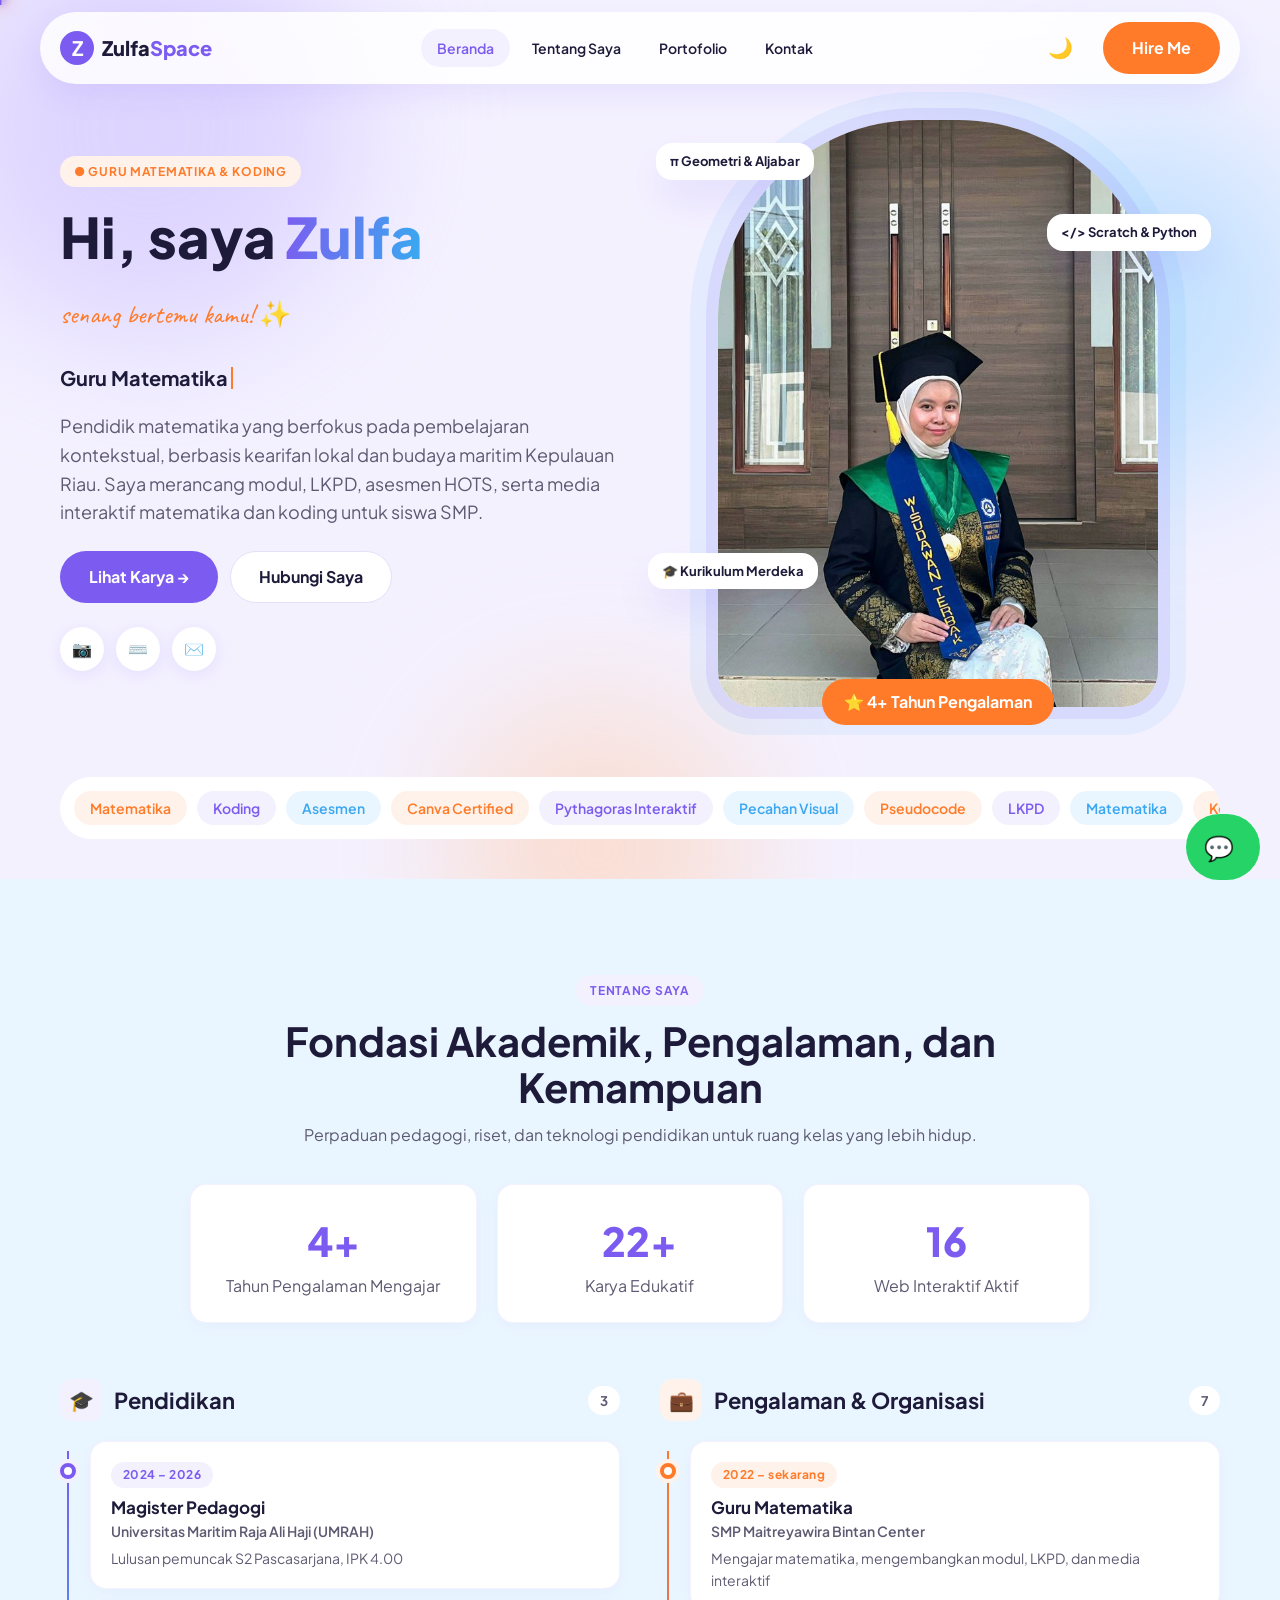
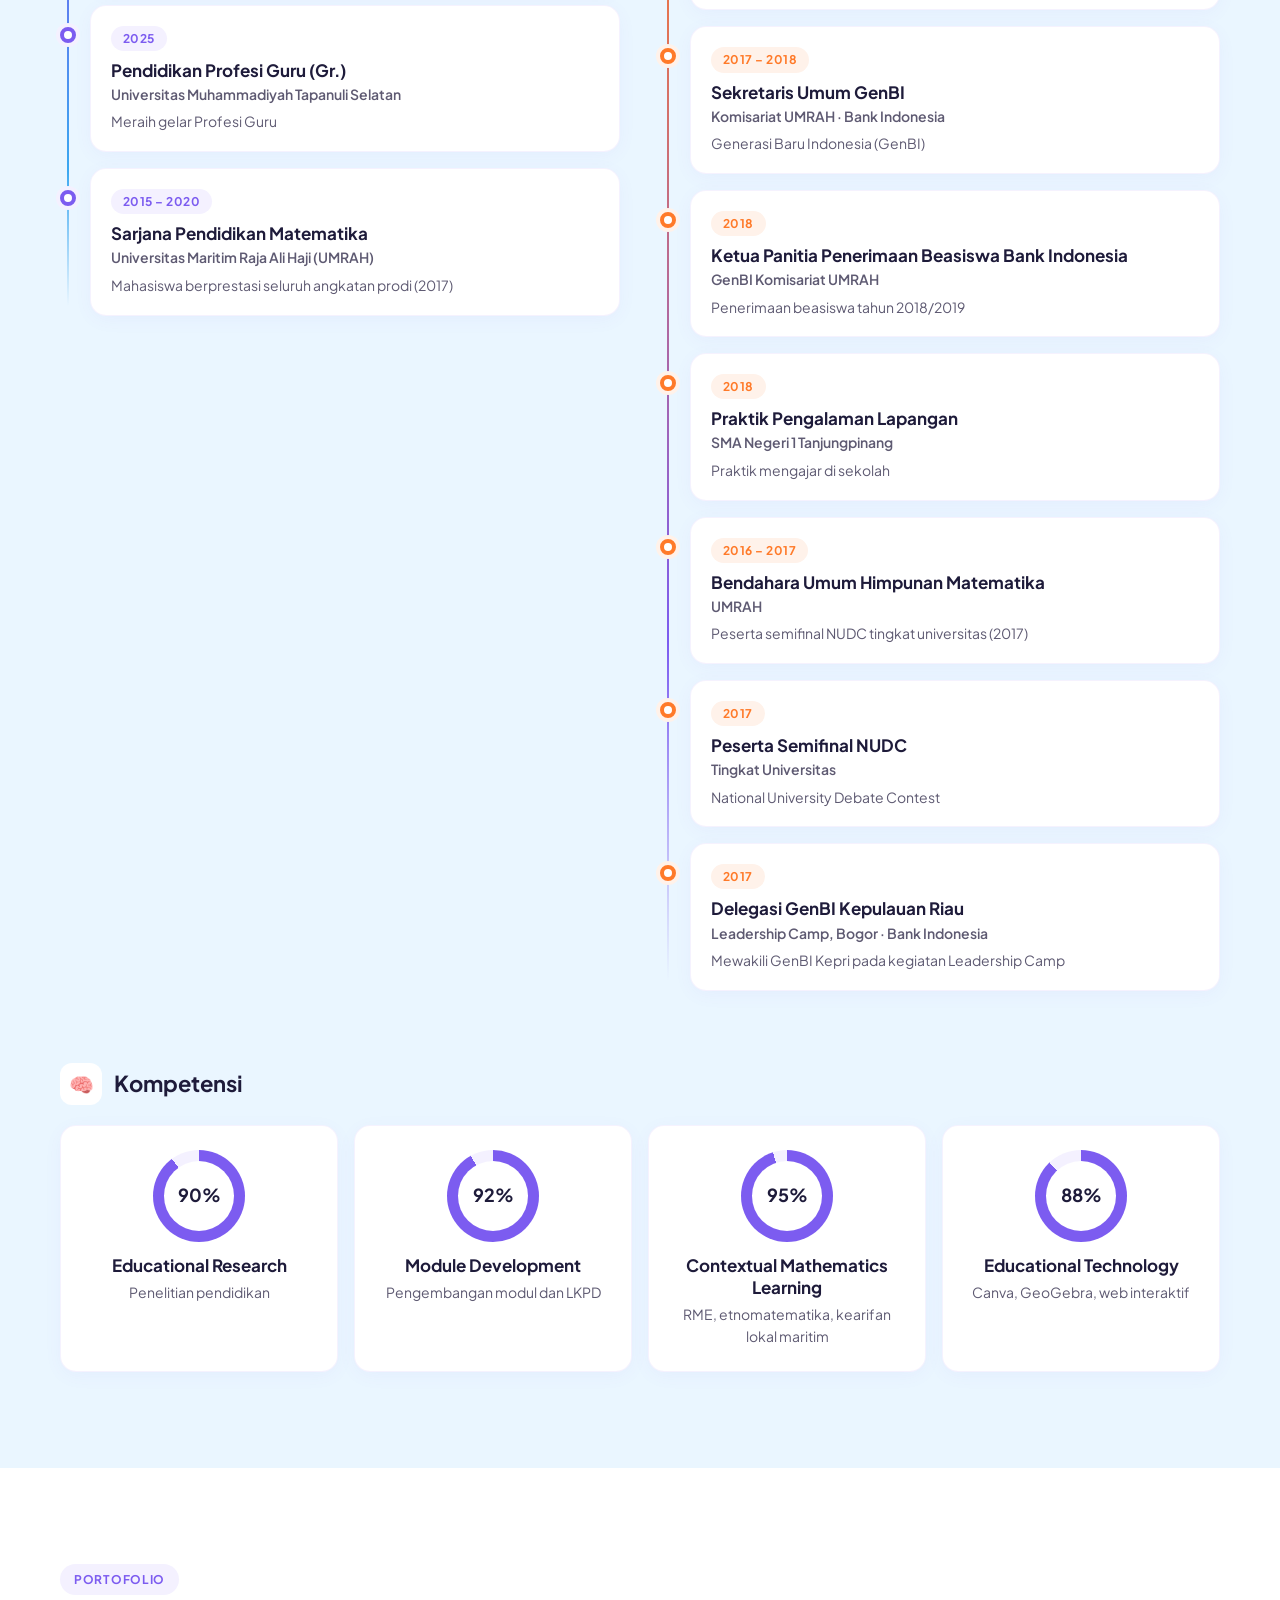
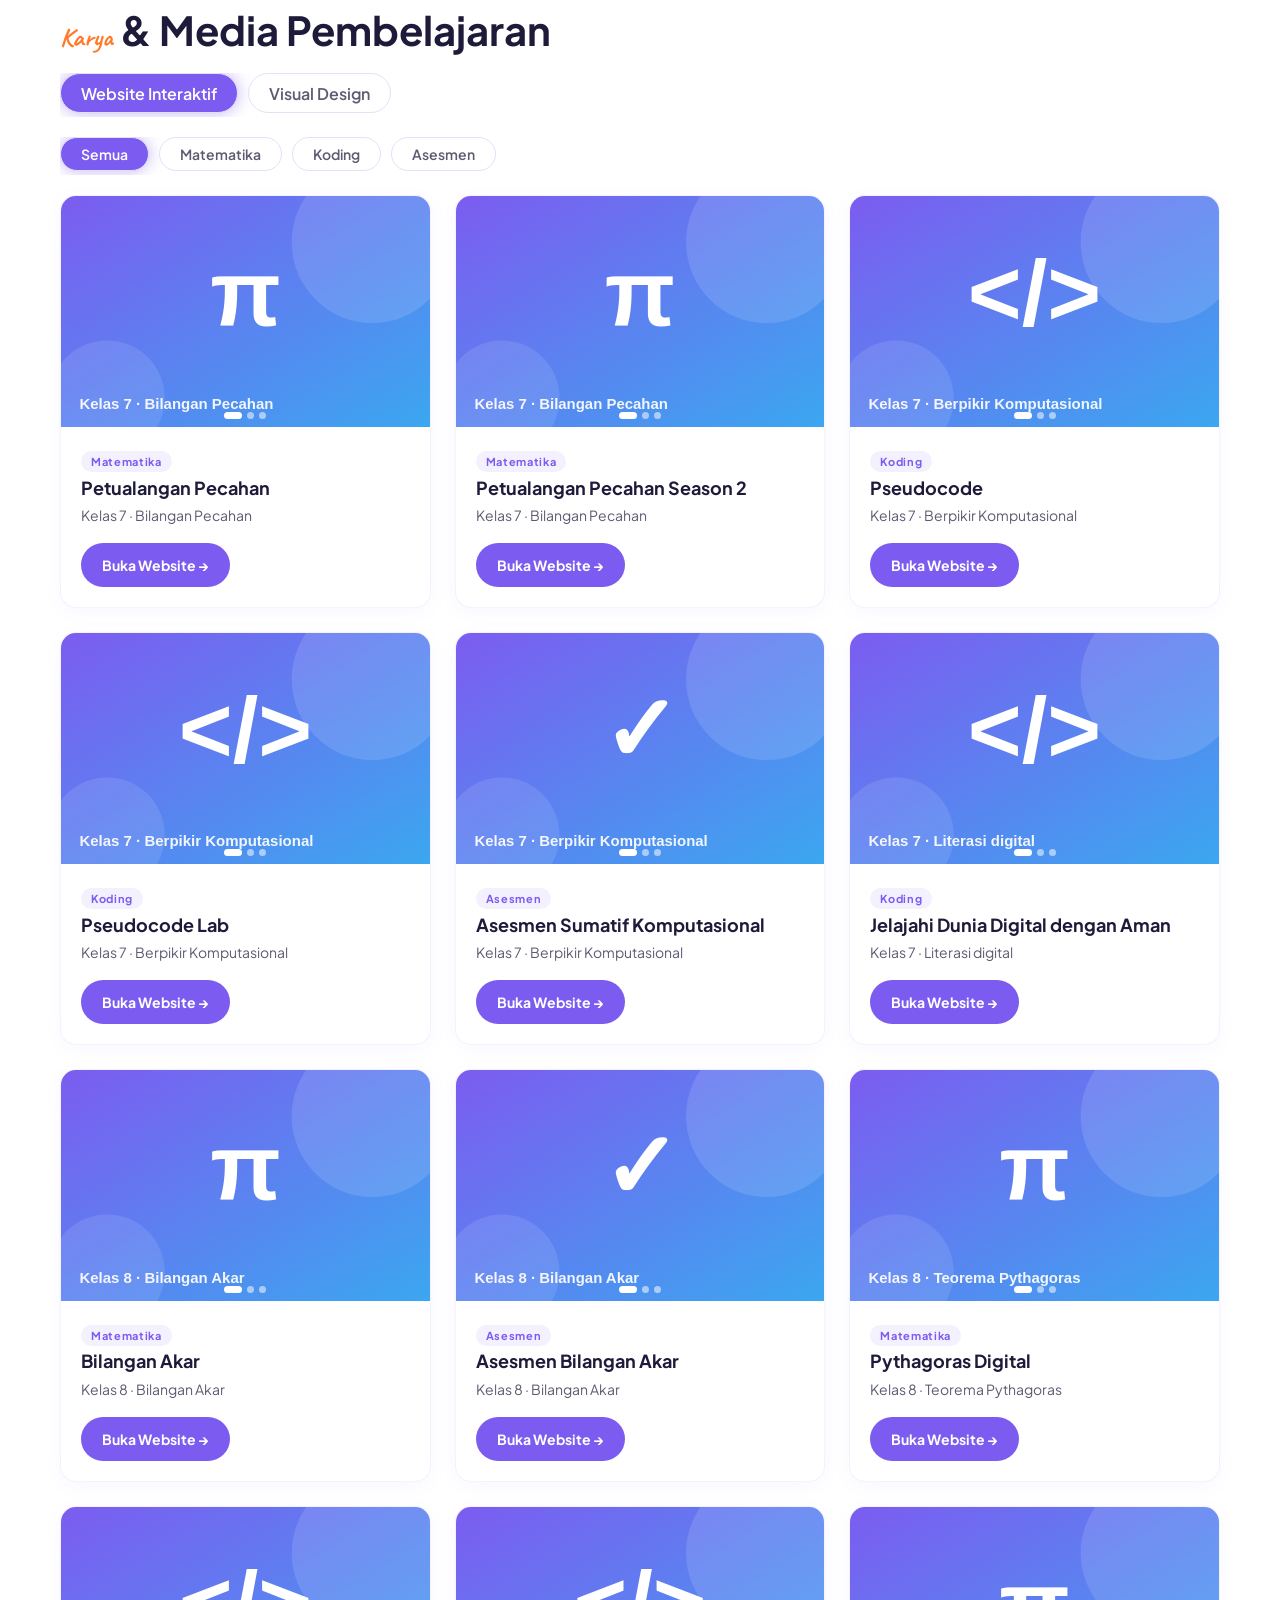
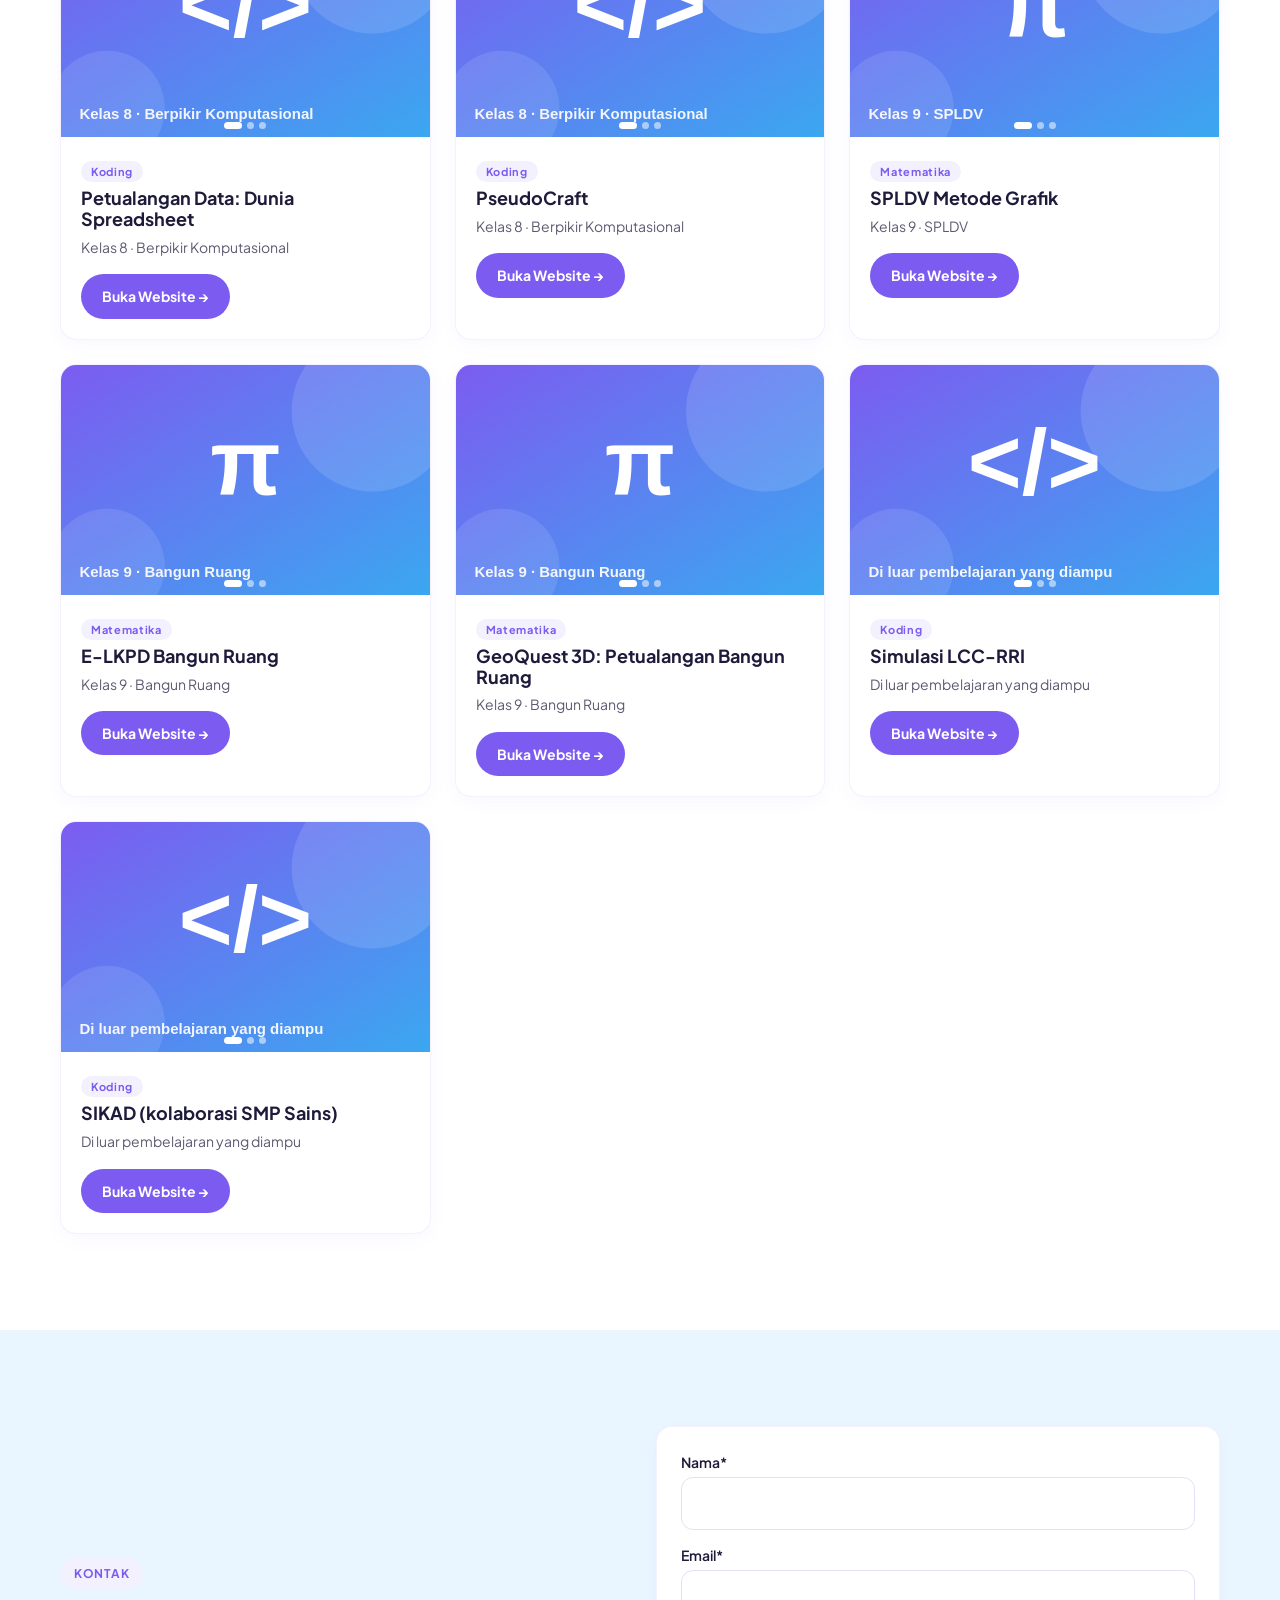
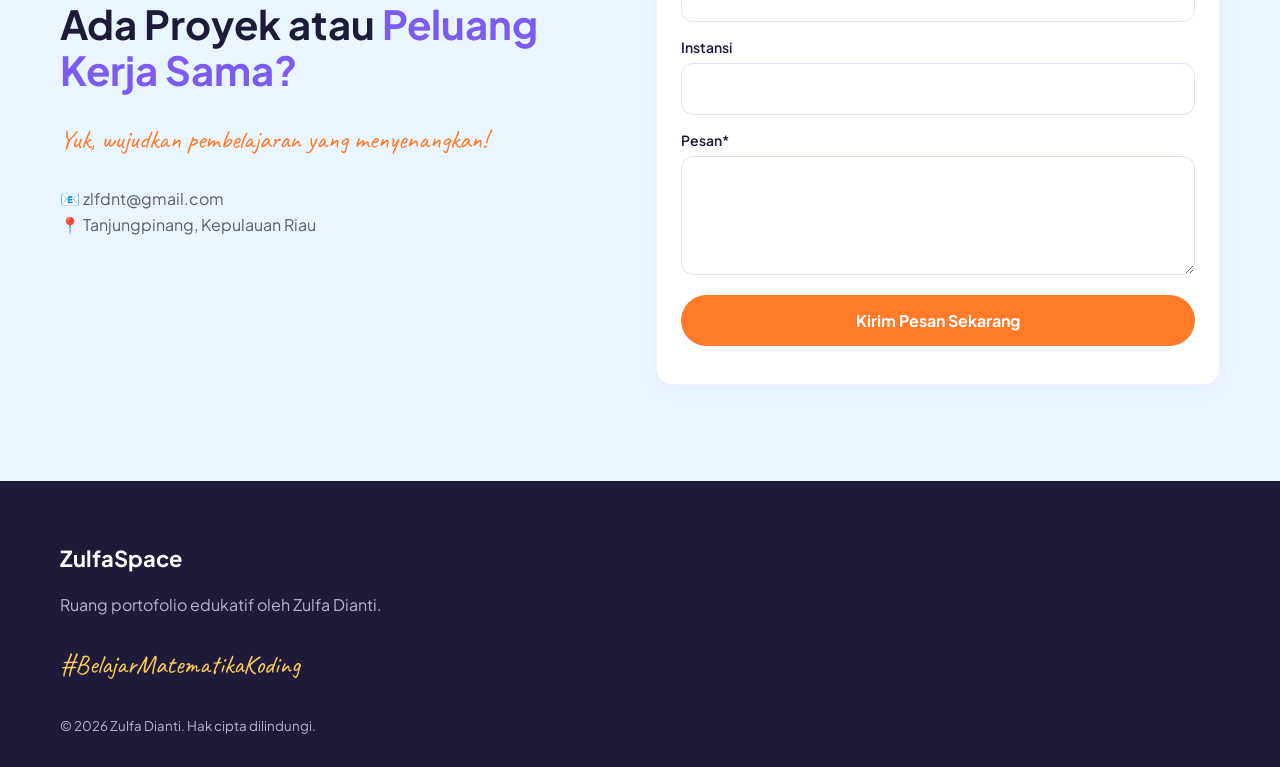
==== commit aa203c0f: "update" ====
--- a/index.html
+++ b/index.html
@@ -1,5 +1,6 @@
 <!DOCTYPE html>
 <html lang="id"><head><meta charset="utf-8"><meta name="viewport" content="width=device-width,initial-scale=1">
+<meta name="theme-color" content="#7C5CF0"><link rel="icon" type="image/svg+xml" href="img/favicon.svg"><link rel="icon" type="image/png" sizes="64x64" href="img/icon-64.png" data-dyn><link rel="apple-touch-icon" href="img/apple-touch-icon.png">
 <title>ZulfaSpace – Edukasi Matematika & Koding Interaktif</title>
 <meta name="description" content="Portofolio Zulfa Dianti, S.Pd., M.Pd., Gr.: media pembelajaran matematika dan koding interaktif.">
 <meta property="og:title" content="ZulfaSpace"><meta property="og:description" content="Portofolio edukatif Zulfa Dianti">
@@ -8,25 +9,24 @@
 <div id="sp"></div><canvas id="fx" aria-hidden="true"></canvas><div id="cur" aria-hidden="true"></div>
 <header class="nav"><a class="logo" href="#beranda"><b>Z</b><i>Zulfa<span>Space</span></i></a>
 <button class="burger" aria-label="Menu" onclick="document.body.classList.toggle('menu')">☰</button>
-<nav><a href="#beranda">Beranda</a><a href="#tentang">Tentang Saya</a><a href="#portofolio">Portofolio</a><a href="#materi">Materi</a><a href="#kontak">Kontak</a></nav>
+<nav><a href="#beranda">Beranda</a><a href="#tentang">Tentang Saya</a><a href="#portofolio">Portofolio</a><a href="#kontak">Kontak</a></nav>
 <button class="theme" id="th" aria-label="Ubah mode tampilan">🌙</button><a class="btn cta shine" id="hire" href="#kontak">Hire Me</a></header>
 <main>
 <section id="beranda" class="hero lav"><div class="mesh" aria-hidden="true"><i></i><i></i><i></i></div><div class="wrap grid2">
 <div class="rv"><span class="pill o">● <span id="jab">GURU MATEMATIKA & KODING</span></span>
 <h1>Hi, saya <em id="nm">Zulfa</em></h1><p class="hand" id="hl">senang bertemu kamu! ✨</p><p class="roles"><span id="typed"></span><i class="caret"></i></p>
 <p class="lead" id="rg"></p>
-<div class="row"><a class="btn pri shine" href="#portofolio">Lihat Karya →</a><a class="btn out" href="#kontak">Hubungi Saya</a></div>
+<div class="row"><a class="btn pri shine" href="#portofolio">Lihat Karya <i class="ar">→</i></a><a class="btn out" href="#kontak">Hubungi Saya</a></div>
 <div class="soc" id="soc"></div></div>
 <div class="rv"><div class="frame"><div class="slides" id="heroSl"></div>
 <span class="fl f1">π Geometri & Aljabar</span><span class="fl f2">&lt;/&gt; Scratch & Python</span><span class="fl f3">🎓 Kurikulum Merdeka</span>
 <span class="badge shine" id="thn">4+ Tahun Pengalaman</span></div></div></div>
 <div class="wrap"><div class="chips" id="chips"></div></div></section>
 <section id="tentang" class="sec sky"><div class="wrap"><div class="sech"><span class="ov">TENTANG SAYA</span><h2>Fondasi Akademik, Pengalaman, dan Kemampuan</h2><p>Perpaduan pedagogi, riset, dan teknologi pendidikan untuk ruang kelas yang lebih hidup.</p></div>
-<div class="stats" id="stats"></div><div id="riwayat"></div></div></section>
+<div class="stats" id="stats"></div><div class="stats skg"><div class="card"><div class="skb" style="width:40%;height:34px"></div><div class="skb"></div></div><div class="card"><div class="skb" style="width:40%;height:34px"></div><div class="skb"></div></div><div class="card"><div class="skb" style="width:40%;height:34px"></div><div class="skb"></div></div></div><div id="riwayat"></div><div class="tgrid skg"><div><div class="card"><div class="skb" style="width:25%"></div><div class="skb" style="width:75%;height:20px"></div><div class="skb"></div></div><div class="card"><div class="skb" style="width:25%"></div><div class="skb" style="width:75%;height:20px"></div><div class="skb"></div></div><div class="card"><div class="skb" style="width:25%"></div><div class="skb" style="width:75%;height:20px"></div><div class="skb"></div></div></div></div></div></div></section>
 <section id="portofolio" class="sec"><div class="wrap"><span class="ov">PORTOFOLIO</span><h2><span class="hand">Karya</span> & Media Pembelajaran</h2>
 <div class="tabs" id="tabs"><button data-j="website" class="on">Website Interaktif</button><button data-j="visual">Visual Design</button></div>
-<div class="tabs sm" id="mapel"></div><div class="cards" id="cards"></div></div></section>
-<section id="materi" class="sec lav" hidden><div class="wrap"><div class="sech"><span class="ov">MATERI & DOKUMEN</span><h2>Unduh <em>Materi Pembelajaran</em></h2><p>Modul ajar, LKPD, slide, dan asesmen yang siap dipakai.</p></div><div class="tabs" id="mtabs"></div><div class="cards mcards" id="mcards"></div></div></section>
+<div class="tabs sm" id="mapel"></div><div class="cards" id="cards"></div><div class="cards skg"><div class="card skc"><div class="skb" style="height:0;padding-top:62%;margin:0 0 14px"></div><div class="skb" style="width:30%"></div><div class="skb" style="width:80%;height:20px"></div><div class="skb"></div><div class="skb" style="width:40%;height:38px;border-radius:999px"></div></div><div class="card skc"><div class="skb" style="height:0;padding-top:62%;margin:0 0 14px"></div><div class="skb" style="width:30%"></div><div class="skb" style="width:80%;height:20px"></div><div class="skb"></div><div class="skb" style="width:40%;height:38px;border-radius:999px"></div></div><div class="card skc"><div class="skb" style="height:0;padding-top:62%;margin:0 0 14px"></div><div class="skb" style="width:30%"></div><div class="skb" style="width:80%;height:20px"></div><div class="skb"></div><div class="skb" style="width:40%;height:38px;border-radius:999px"></div></div><div class="card skc"><div class="skb" style="height:0;padding-top:62%;margin:0 0 14px"></div><div class="skb" style="width:30%"></div><div class="skb" style="width:80%;height:20px"></div><div class="skb"></div><div class="skb" style="width:40%;height:38px;border-radius:999px"></div></div><div class="card skc"><div class="skb" style="height:0;padding-top:62%;margin:0 0 14px"></div><div class="skb" style="width:30%"></div><div class="skb" style="width:80%;height:20px"></div><div class="skb"></div><div class="skb" style="width:40%;height:38px;border-radius:999px"></div></div><div class="card skc"><div class="skb" style="height:0;padding-top:62%;margin:0 0 14px"></div><div class="skb" style="width:30%"></div><div class="skb" style="width:80%;height:20px"></div><div class="skb"></div><div class="skb" style="width:40%;height:38px;border-radius:999px"></div></div></div></div></section>
 <section id="kontak" class="sec sky"><div class="wrap grid2"><div class="rv"><span class="ov">KONTAK</span>
 <h2>Ada Proyek atau <em>Peluang Kerja Sama?</em></h2><p class="hand">Yuk, wujudkan pembelajaran yang menyenangkan!</p>
 <p id="kin"></p></div>
@@ -36,5 +36,6 @@
 <button class="btn cta shine" type="submit">Kirim Pesan Sekarang</button><p id="fs" class="fs"></p></form></div></section>
 </main>
 <footer><div class="wrap"><b>ZulfaSpace</b><p id="ft">Ruang portofolio edukatif oleh Zulfa Dianti.</p><p class="hand y" id="ht">#BelajarMatematikaKoding</p><small>© 2026 Zulfa Dianti. Hak cipta dilindungi.</small></div></footer>
+<button id="upb" class="up-btn" aria-label="Kembali ke atas">↑</button>
 <a id="wa" class="wa" target="_blank" rel="noopener" aria-label="Chat WhatsApp">💬<span>Chat WhatsApp</span></a>
 <script src="js/config.js"></script><script src="js/data.js"></script><script src="js/app.js"></script></body></html>
--- a/css/style.css
+++ b/css/style.css
@@ -1,4 +1,4 @@
-:root{--card:#fff;--bg:#fff;--nav:rgba(255,255,255,.85);--p:#7C5CF0;--o:#FF7A29;--b:#3BA7F0;--ink:#1E1B3A;--mut:#5E5A72;--lav:#F4F1FF;--sky:#EAF6FF;--bd:#E5E0F8}
+:root{--sk1:#E9E4FF;--sk2:#F8F6FF;--card:#fff;--bg:#fff;--nav:rgba(255,255,255,.85);--p:#7C5CF0;--o:#FF7A29;--b:#3BA7F0;--ink:#1E1B3A;--mut:#5E5A72;--lav:#F4F1FF;--sky:#EAF6FF;--bd:#E5E0F8}
 *{box-sizing:border-box}html{scroll-behavior:smooth}body{margin:0;font:16px/1.6 'Plus Jakarta Sans',sans-serif;color:var(--mut);background:var(--card);overflow-x:hidden}
 h1,h2,h3{color:var(--ink);line-height:1.15;margin:.3em 0}h1{font-size:clamp(36px,6vw,56px);font-weight:800}h2{font-size:clamp(28px,4vw,40px)}
 em{color:var(--p);font-style:normal}.hand{font-family:Caveat,cursive;font-size:26px;color:var(--o)}.y{color:#FDCB58}
@@ -38,7 +38,7 @@
 .rv{opacity:0;transform:translateY(24px);transition:.8s cubic-bezier(.16,1,.3,1)}.rv.in{opacity:1;transform:none}
 @media(max-width:900px){.grid2,.cols3,.cards,.stats{grid-template-columns:1fr}.burger{display:block}.nav nav,.nav .cta{display:none}body.menu .nav{flex-wrap:wrap;border-radius:24px}body.menu .nav nav{display:flex;flex-direction:column;width:100%}.sec{padding:48px 0}.fl{display:none}.hero{padding-top:100px}}
 @media(prefers-reduced-motion:reduce){*{animation:none!important;transition:none!important}.rv{opacity:1;transform:none}}
-[data-theme=dark]{--ink:#F3F0FF;--mut:#B8B3D1;--lav:#241F45;--sky:#14283A;--bd:#3A3566;--card:#1D1A3A;--bg:#14122B;--nav:rgba(29,26,58,.85);color-scheme:dark}
+[data-theme=dark]{--sk1:#2a2550;--sk2:#3a3470;--ink:#F3F0FF;--mut:#B8B3D1;--lav:#241F45;--sky:#14283A;--bd:#3A3566;--card:#1D1A3A;--bg:#14122B;--nav:rgba(29,26,58,.85);color-scheme:dark}
 .theme{background:none;border:0;font-size:20px;cursor:pointer;padding:6px 10px;border-radius:50%;transition:.25s}.theme:hover{background:var(--lav);transform:rotate(20deg)}
 [data-theme=dark] .pill{background:#3a2a22}[data-theme=dark] .chips span{filter:brightness(.95)}
 
@@ -65,3 +65,21 @@
 .mcards{grid-template-columns:repeat(2,1fr)}.mc{display:grid;grid-template-columns:64px 1fr auto;gap:16px;align-items:center}.fi{width:64px;height:64px;border-radius:16px;display:grid;place-items:center;font-weight:800;color:#fff;font-size:14px;background:var(--c,#7C5CF0);box-shadow:0 8px 20px -6px var(--c,#7C5CF0)}.mc h3{font-size:17px;margin:4px 0}.mc p{margin:0 0 4px;font-size:14px}.mc small{font-size:12px}.mc .btn{padding:10px 20px;font-size:14px}
 @media(max-width:900px){.mcards{grid-template-columns:1fr}.mc{grid-template-columns:52px 1fr}.mc .btn{grid-column:1/-1;text-align:center}.fi{width:52px;height:52px}}
 section[id]{scroll-margin-top:90px}
+
+/* skeleton & shimmer */
+.skb{height:14px;border-radius:8px;margin:10px 0;background:linear-gradient(100deg,var(--sk1) 30%,var(--sk2) 50%,var(--sk1) 70%);background-size:200% 100%;animation:shm 1.3s linear infinite}@keyframes shm{to{background-position:-200% 0}}
+.sl{background:linear-gradient(100deg,var(--sk1) 30%,var(--sk2) 50%,var(--sk1) 70%);background-size:200% 100%;animation:shm 1.3s linear infinite}
+.skg{display:none}body.skel .skg{display:grid}body.skel #cards,body.skel #riwayat,body.skel #stats{display:none}
+/* tombol */
+.btn{translate:var(--mx,0px) var(--my,0px)}.btn:active{scale:.95}.ar{display:inline-block;font-style:normal;transition:transform .25s}.btn:hover .ar{transform:translateX(6px)}
+.rp{position:absolute;border-radius:50%;background:rgba(255,255,255,.55);transform:scale(0);animation:rp .65s ease-out forwards;pointer-events:none}@keyframes rp{to{transform:scale(1);opacity:0}}
+.acts{display:flex;gap:10px;flex-wrap:wrap}.tabs button:hover{transform:translateY(-2px)}.ti .card:hover{transform:translateX(6px)}
+/* kartu */
+.pc::after{content:"";position:absolute;inset:0;border-radius:16px;background:radial-gradient(260px circle at var(--gx,50%) var(--gy,50%),rgba(124,92,240,.16),transparent 65%);opacity:0;transition:.3s;pointer-events:none}.pc:hover::after{opacity:1}
+.pc:hover .tag{background:var(--p);color:#fff}.pc h3{transition:color .25s}.pc:hover h3{color:var(--p)}
+/* modal lampiran & tombol ke atas */
+.mdl{position:fixed;inset:0;background:#1E1B3A99;backdrop-filter:blur(6px);display:grid;place-items:center;z-index:9000;opacity:0;transition:.25s;padding:16px}.mdl.in{opacity:1}
+.mbox{background:var(--card);border-radius:20px;padding:26px;width:min(560px,100%);max-height:85vh;overflow:auto;transform:translateY(20px) scale(.97);transition:.3s cubic-bezier(.16,1,.3,1);position:relative}.mdl.in .mbox{transform:none}.mbox h3{margin:0 40px 2px 0}.mbox p{margin:0 0 12px}
+.mx{position:absolute;top:14px;right:14px;border:0;background:var(--lav);width:34px;height:34px;border-radius:50%;cursor:pointer;color:var(--ink)}.mx:hover{background:var(--p);color:#fff}
+.fr{display:grid;grid-template-columns:52px 1fr auto;gap:14px;align-items:center;padding:12px 0;border-top:1px solid var(--bd)}.fr b{color:var(--ink);word-break:break-all;font-size:14px}.fr small{display:block}.fr .btn{padding:8px 18px;font-size:14px}.fr .fi{width:52px;height:52px}
+.up-btn{position:fixed;left:20px;bottom:20px;z-index:60;width:46px;height:46px;border-radius:50%;border:0;background:var(--p);color:#fff;font-size:20px;cursor:pointer;opacity:0;transform:translateY(20px);pointer-events:none;transition:.3s;box-shadow:0 10px 24px -6px rgba(124,92,240,.6)}.up-btn.show{opacity:1;transform:none;pointer-events:auto}.up-btn:hover{transform:translateY(-4px)}
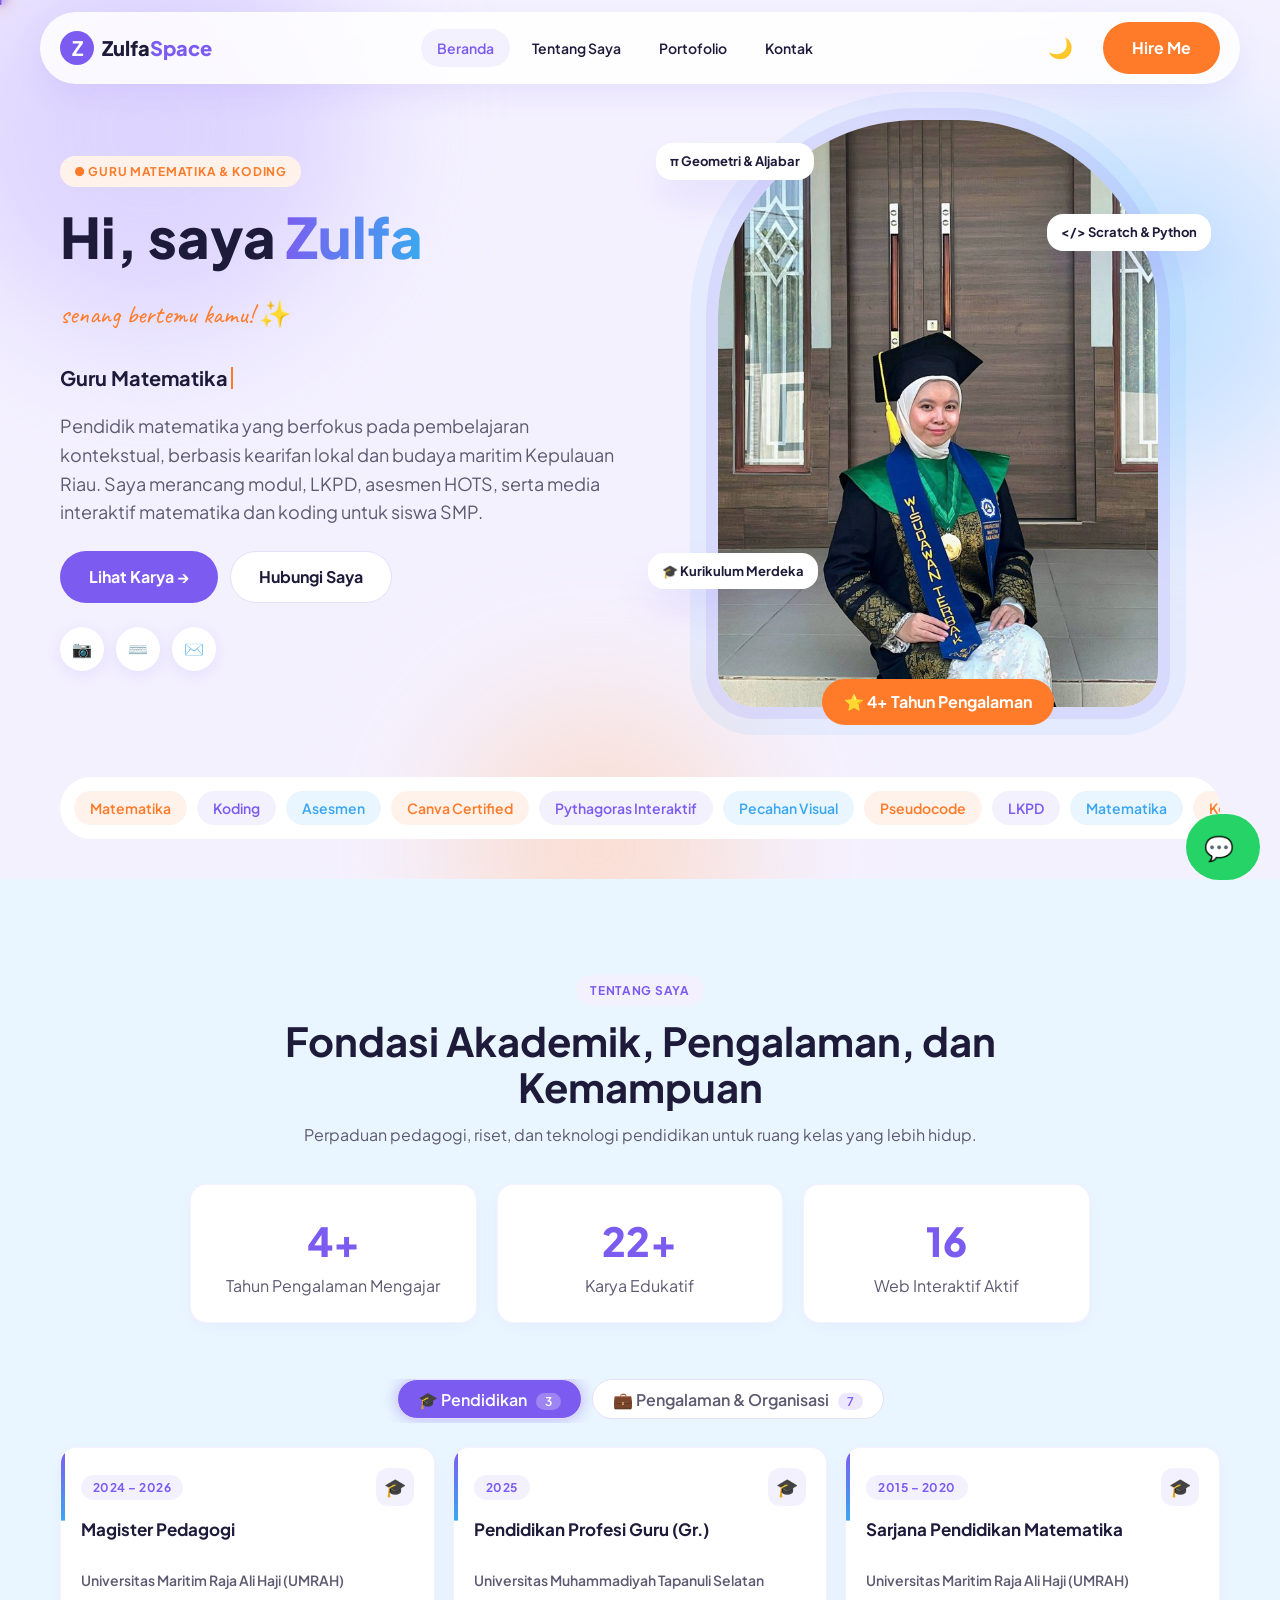
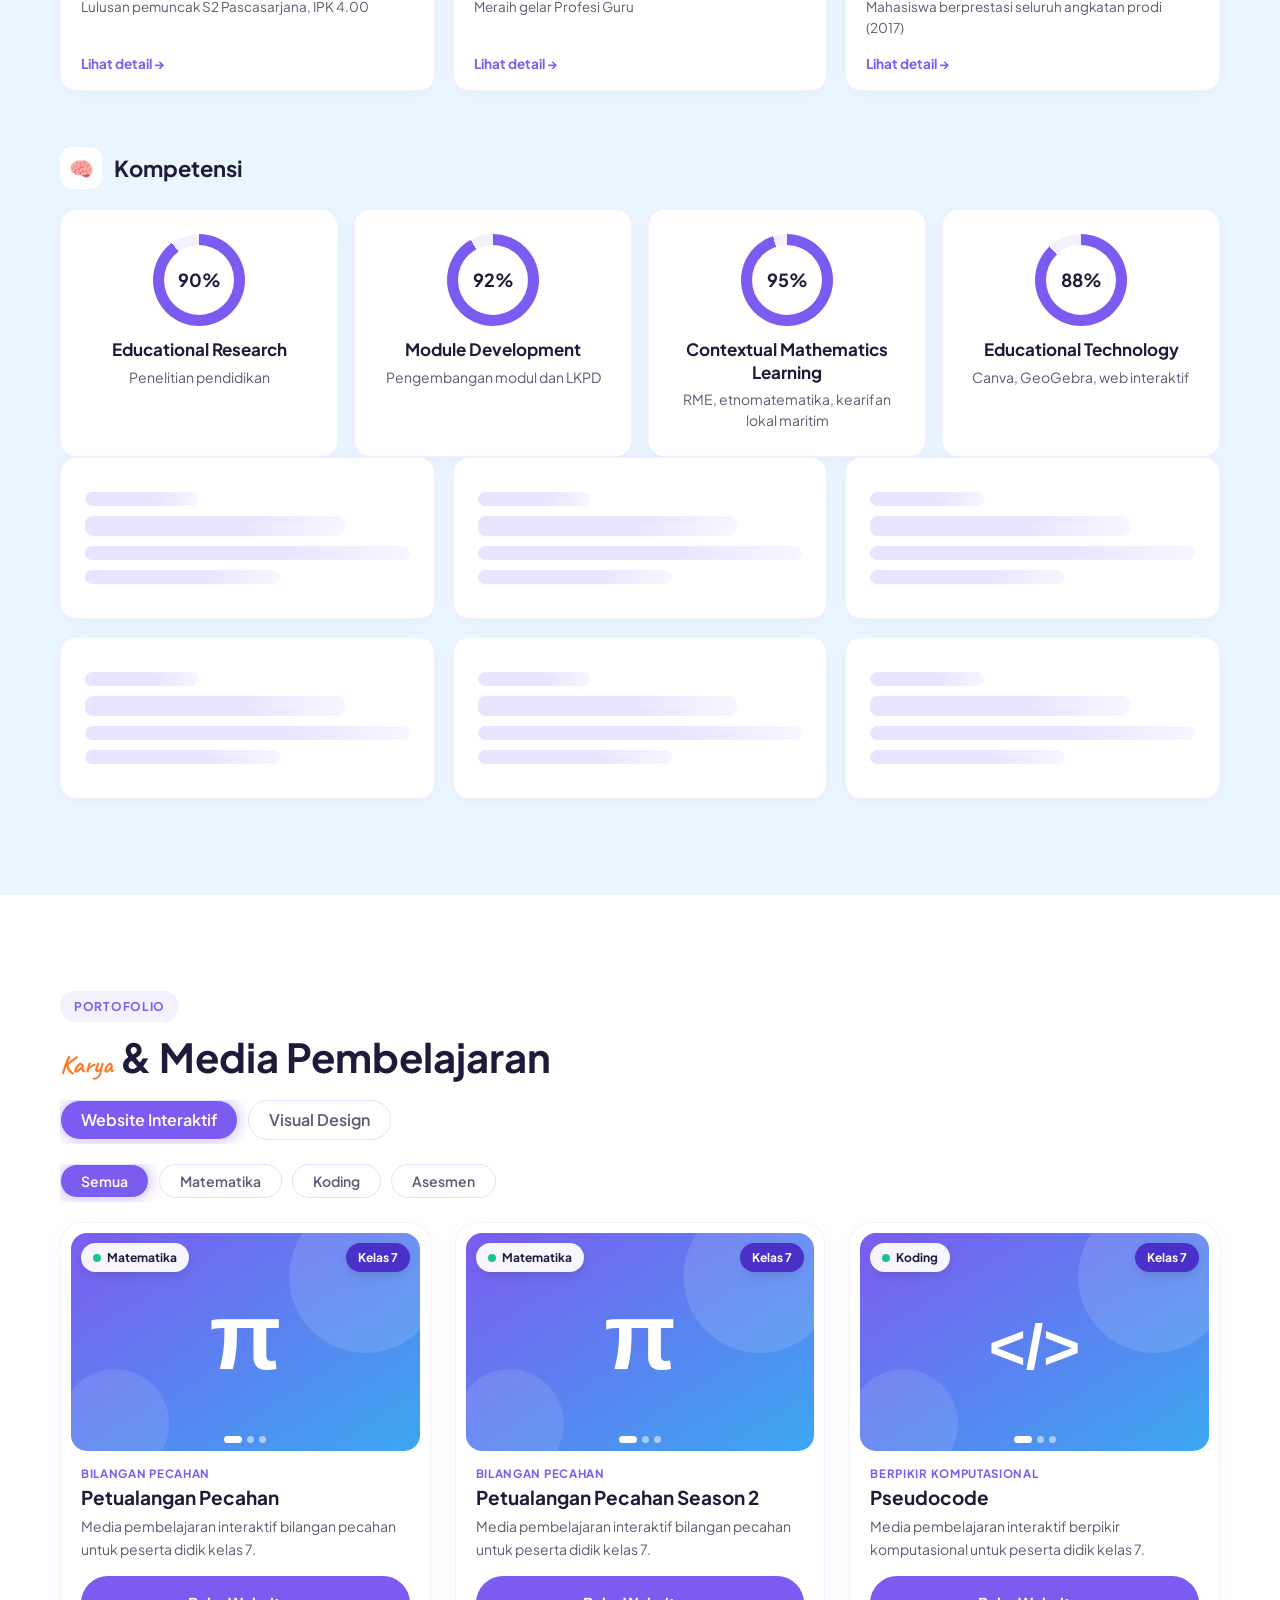
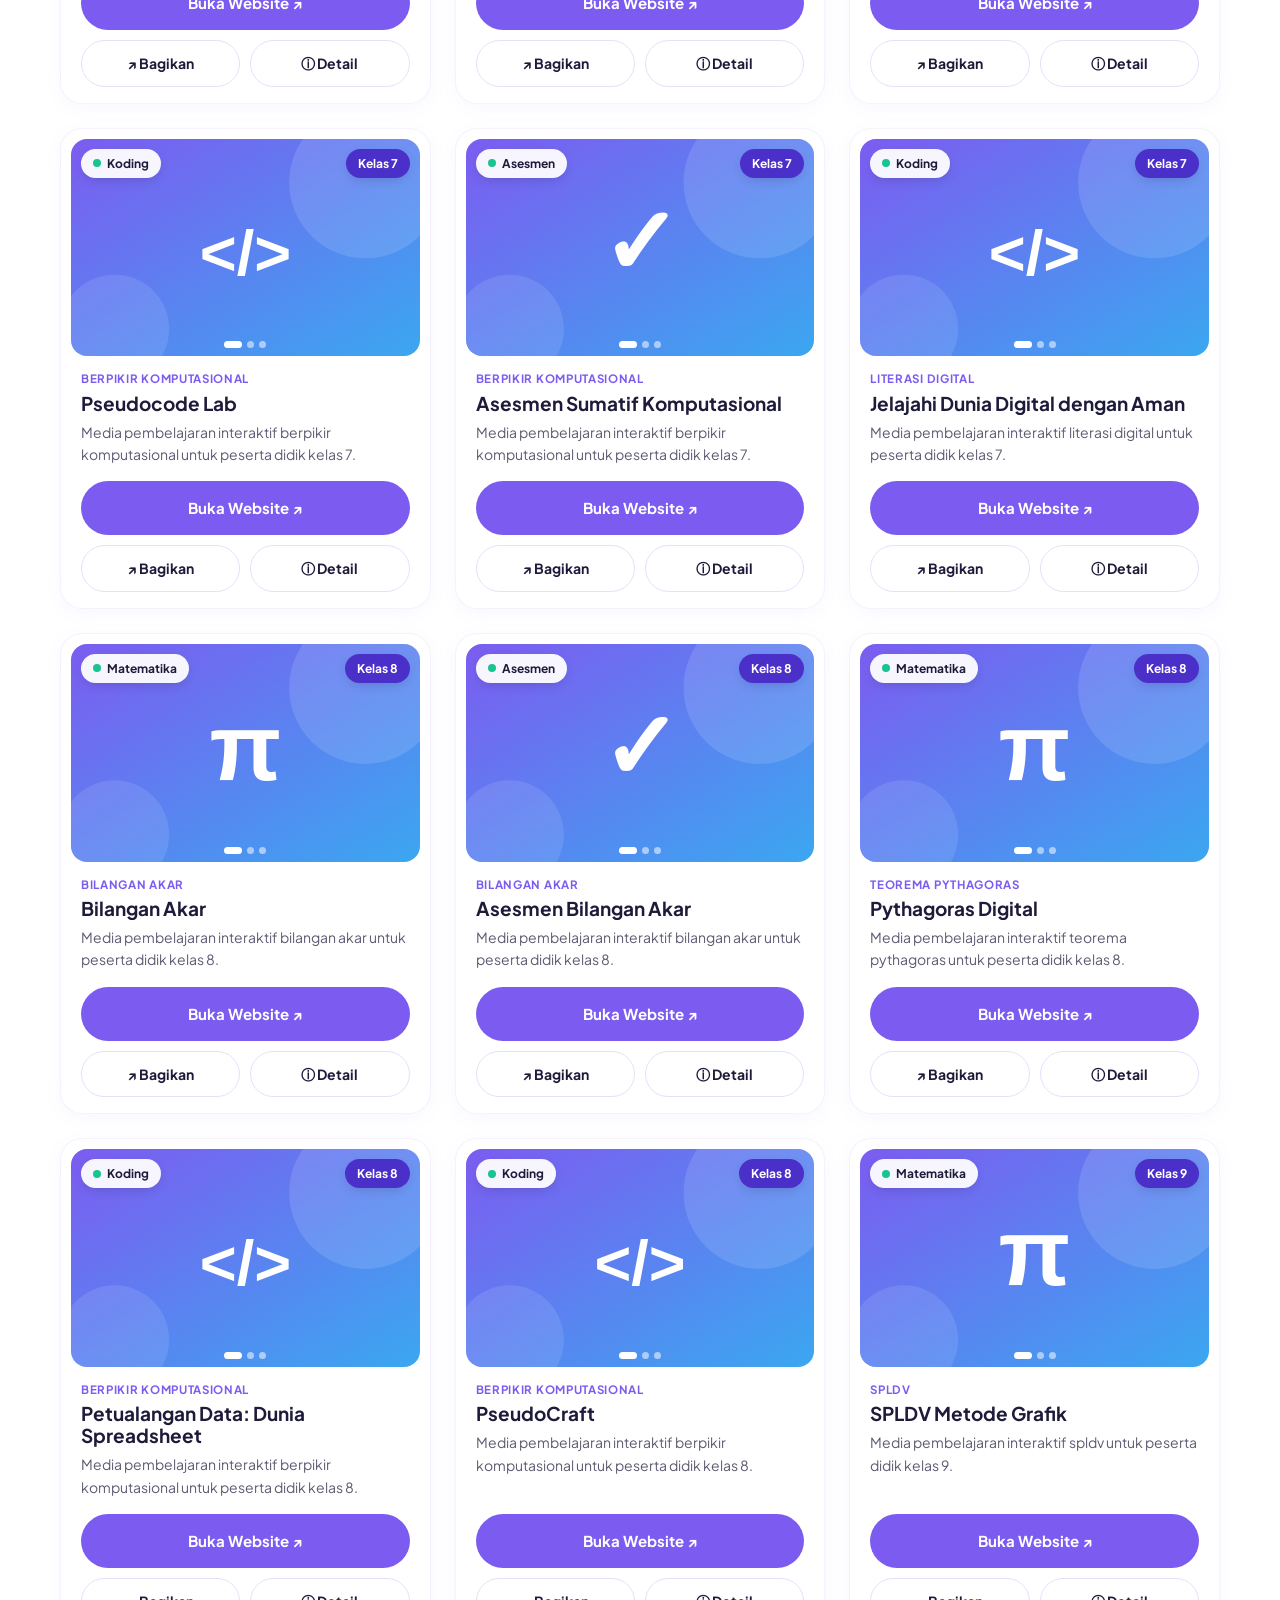
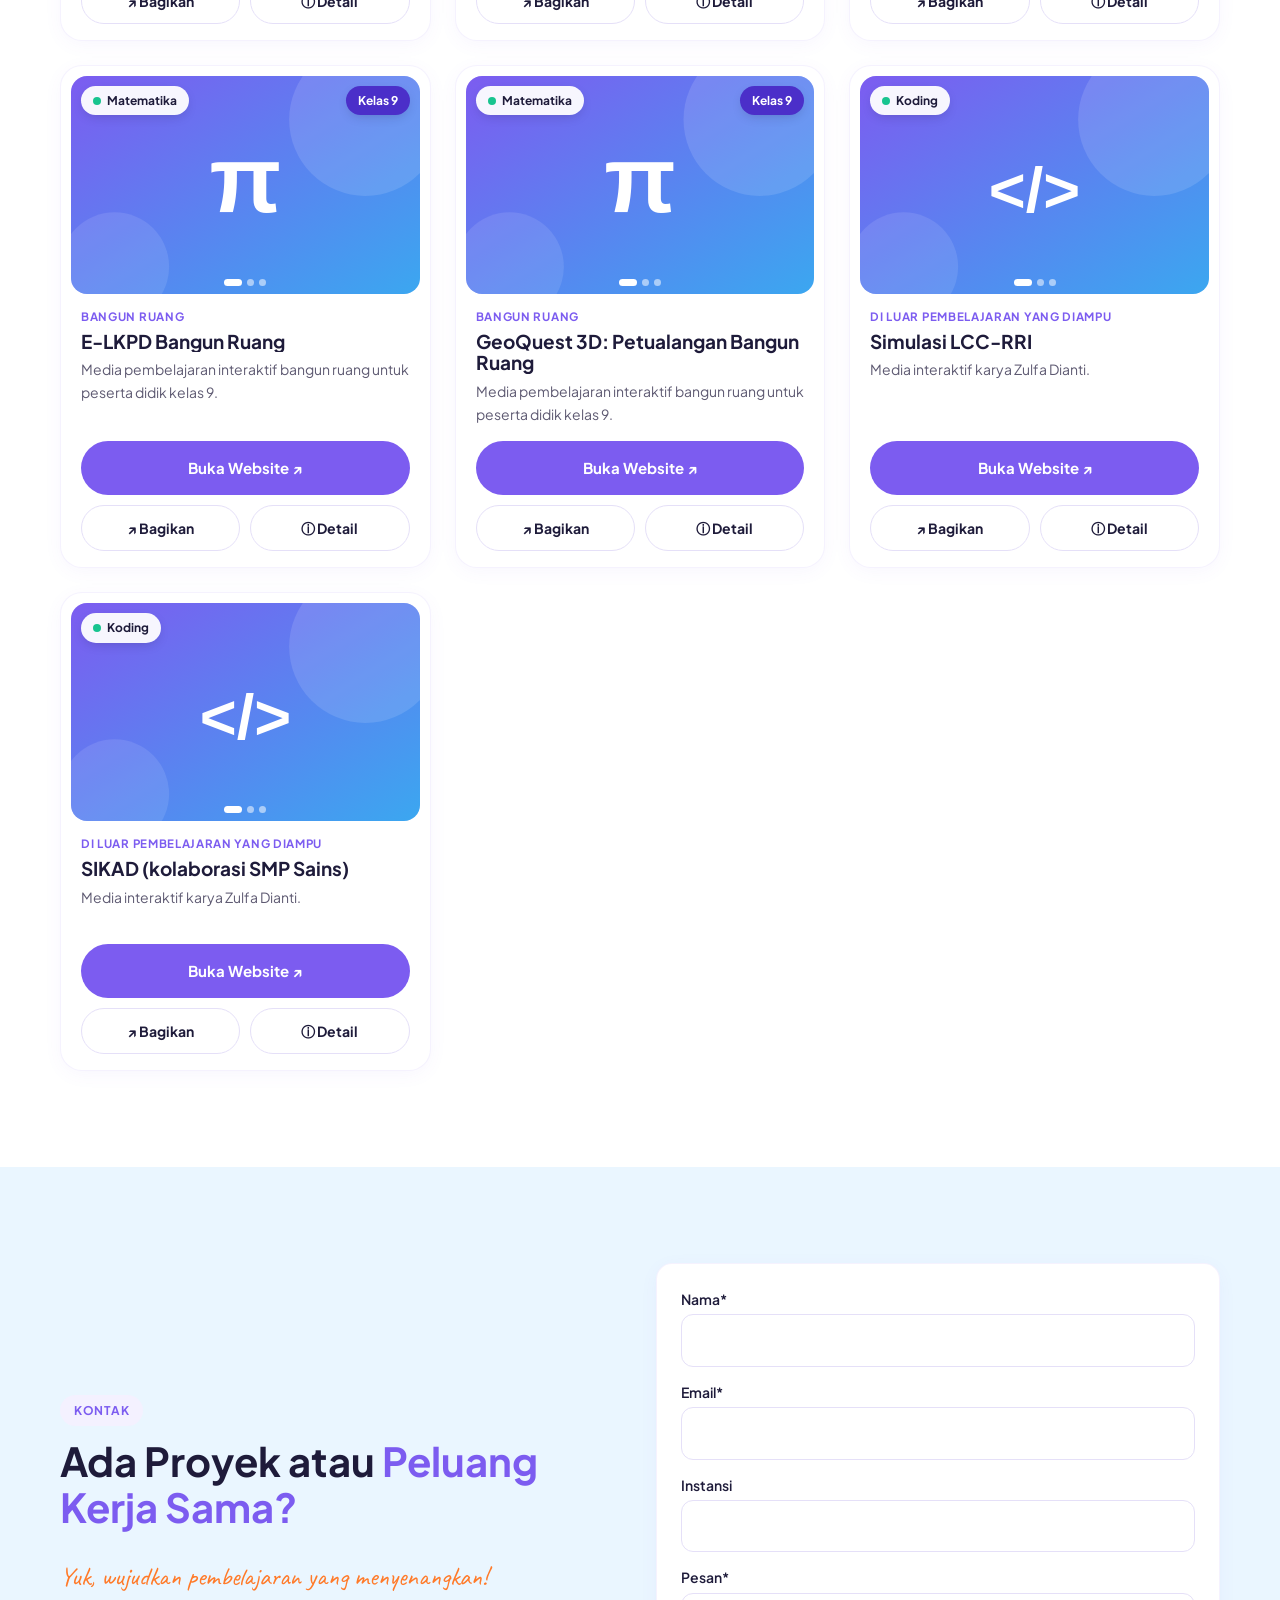
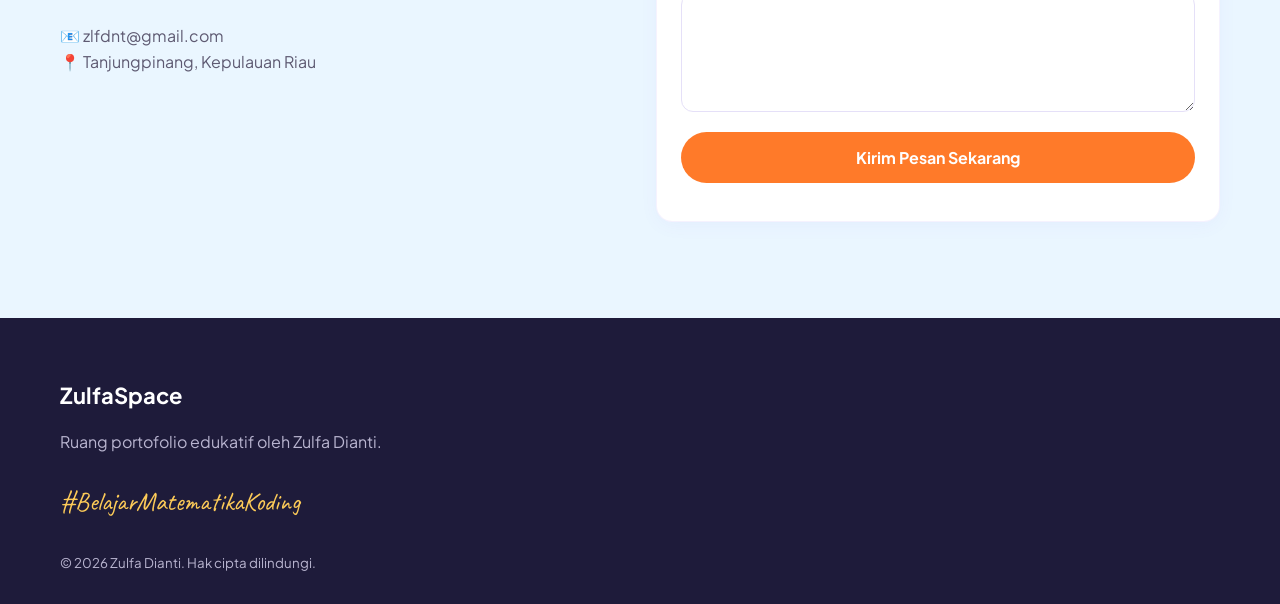
==== commit 804eb02d: "update" ====
--- a/index.html
+++ b/index.html
@@ -23,7 +23,7 @@
 <span class="badge shine" id="thn">4+ Tahun Pengalaman</span></div></div></div>
 <div class="wrap"><div class="chips" id="chips"></div></div></section>
 <section id="tentang" class="sec sky"><div class="wrap"><div class="sech"><span class="ov">TENTANG SAYA</span><h2>Fondasi Akademik, Pengalaman, dan Kemampuan</h2><p>Perpaduan pedagogi, riset, dan teknologi pendidikan untuk ruang kelas yang lebih hidup.</p></div>
-<div class="stats" id="stats"></div><div class="stats skg"><div class="card"><div class="skb" style="width:40%;height:34px"></div><div class="skb"></div></div><div class="card"><div class="skb" style="width:40%;height:34px"></div><div class="skb"></div></div><div class="card"><div class="skb" style="width:40%;height:34px"></div><div class="skb"></div></div></div><div id="riwayat"></div><div class="tgrid skg"><div><div class="card"><div class="skb" style="width:25%"></div><div class="skb" style="width:75%;height:20px"></div><div class="skb"></div></div><div class="card"><div class="skb" style="width:25%"></div><div class="skb" style="width:75%;height:20px"></div><div class="skb"></div></div><div class="card"><div class="skb" style="width:25%"></div><div class="skb" style="width:75%;height:20px"></div><div class="skb"></div></div></div></div></div></div></section>
+<div class="stats" id="stats"></div><div class="stats skg"><div class="card"><div class="skb" style="width:40%;height:34px"></div><div class="skb"></div></div><div class="card"><div class="skb" style="width:40%;height:34px"></div><div class="skb"></div></div><div class="card"><div class="skb" style="width:40%;height:34px"></div><div class="skb"></div></div></div><div id="riwayat"></div><div class="rgrid skg"><div class="card"><div class="skb" style="width:35%"></div><div class="skb" style="width:80%;height:20px"></div><div class="skb"></div><div class="skb" style="width:60%"></div></div><div class="card"><div class="skb" style="width:35%"></div><div class="skb" style="width:80%;height:20px"></div><div class="skb"></div><div class="skb" style="width:60%"></div></div><div class="card"><div class="skb" style="width:35%"></div><div class="skb" style="width:80%;height:20px"></div><div class="skb"></div><div class="skb" style="width:60%"></div></div><div class="card"><div class="skb" style="width:35%"></div><div class="skb" style="width:80%;height:20px"></div><div class="skb"></div><div class="skb" style="width:60%"></div></div><div class="card"><div class="skb" style="width:35%"></div><div class="skb" style="width:80%;height:20px"></div><div class="skb"></div><div class="skb" style="width:60%"></div></div><div class="card"><div class="skb" style="width:35%"></div><div class="skb" style="width:80%;height:20px"></div><div class="skb"></div><div class="skb" style="width:60%"></div></div></div></div></section>
 <section id="portofolio" class="sec"><div class="wrap"><span class="ov">PORTOFOLIO</span><h2><span class="hand">Karya</span> & Media Pembelajaran</h2>
 <div class="tabs" id="tabs"><button data-j="website" class="on">Website Interaktif</button><button data-j="visual">Visual Design</button></div>
 <div class="tabs sm" id="mapel"></div><div class="cards" id="cards"></div><div class="cards skg"><div class="card skc"><div class="skb" style="height:0;padding-top:62%;margin:0 0 14px"></div><div class="skb" style="width:30%"></div><div class="skb" style="width:80%;height:20px"></div><div class="skb"></div><div class="skb" style="width:40%;height:38px;border-radius:999px"></div></div><div class="card skc"><div class="skb" style="height:0;padding-top:62%;margin:0 0 14px"></div><div class="skb" style="width:30%"></div><div class="skb" style="width:80%;height:20px"></div><div class="skb"></div><div class="skb" style="width:40%;height:38px;border-radius:999px"></div></div><div class="card skc"><div class="skb" style="height:0;padding-top:62%;margin:0 0 14px"></div><div class="skb" style="width:30%"></div><div class="skb" style="width:80%;height:20px"></div><div class="skb"></div><div class="skb" style="width:40%;height:38px;border-radius:999px"></div></div><div class="card skc"><div class="skb" style="height:0;padding-top:62%;margin:0 0 14px"></div><div class="skb" style="width:30%"></div><div class="skb" style="width:80%;height:20px"></div><div class="skb"></div><div class="skb" style="width:40%;height:38px;border-radius:999px"></div></div><div class="card skc"><div class="skb" style="height:0;padding-top:62%;margin:0 0 14px"></div><div class="skb" style="width:30%"></div><div class="skb" style="width:80%;height:20px"></div><div class="skb"></div><div class="skb" style="width:40%;height:38px;border-radius:999px"></div></div><div class="card skc"><div class="skb" style="height:0;padding-top:62%;margin:0 0 14px"></div><div class="skb" style="width:30%"></div><div class="skb" style="width:80%;height:20px"></div><div class="skb"></div><div class="skb" style="width:40%;height:38px;border-radius:999px"></div></div></div></div></section>
--- a/css/style.css
+++ b/css/style.css
@@ -83,3 +83,36 @@
 .mx{position:absolute;top:14px;right:14px;border:0;background:var(--lav);width:34px;height:34px;border-radius:50%;cursor:pointer;color:var(--ink)}.mx:hover{background:var(--p);color:#fff}
 .fr{display:grid;grid-template-columns:52px 1fr auto;gap:14px;align-items:center;padding:12px 0;border-top:1px solid var(--bd)}.fr b{color:var(--ink);word-break:break-all;font-size:14px}.fr small{display:block}.fr .btn{padding:8px 18px;font-size:14px}.fr .fi{width:52px;height:52px}
 .up-btn{position:fixed;left:20px;bottom:20px;z-index:60;width:46px;height:46px;border-radius:50%;border:0;background:var(--p);color:#fff;font-size:20px;cursor:pointer;opacity:0;transform:translateY(20px);pointer-events:none;transition:.3s;box-shadow:0 10px 24px -6px rgba(124,92,240,.6)}.up-btn.show{opacity:1;transform:none;pointer-events:auto}.up-btn:hover{transform:translateY(-4px)}
+
+/* ===== kartu karya ala referensi ===== */
+.pc{padding:10px;display:flex;flex-direction:column;overflow:hidden;border-radius:22px}.pc::before,.pc::after{border-radius:22px}.pc .sl{border-radius:16px}
+.bd{position:absolute;top:20px;left:20px;right:20px;display:flex;justify-content:space-between;align-items:flex-start;gap:8px;pointer-events:none;z-index:2}.bg1{display:flex;gap:6px;flex-wrap:wrap}
+.pill2{display:inline-flex;align-items:center;gap:6px;font-size:12px;font-weight:700;padding:5px 12px;border-radius:999px;background:rgba(255,255,255,.94);color:#1E1B3A;box-shadow:0 4px 12px -4px rgba(30,27,58,.25)}.dot2{width:8px;height:8px;border-radius:50%;background:#18C48F}
+.pill2.kl{background:#4B2FC9;color:#fff}.pill2.nw{background:linear-gradient(100deg,#FF7A29,#FDCB58);color:#fff;animation:nwp 1.8s infinite}@keyframes nwp{50%{transform:scale(1.08)}}
+.pc .pb{padding:14px 10px 6px;display:flex;flex-direction:column;flex:1}.sub{font-size:11.5px;font-weight:700;letter-spacing:.06em;text-transform:uppercase;color:var(--p);margin-bottom:4px}
+.pc .pb h3{font-size:19px;margin:0 0 6px;display:-webkit-box;-webkit-line-clamp:2;-webkit-box-orient:vertical;overflow:hidden}
+.pc .pb p{display:-webkit-box;-webkit-line-clamp:2;-webkit-box-orient:vertical;overflow:hidden;margin:0 0 16px;font-size:14px;min-height:42px}
+.acts{margin-top:auto;display:grid;gap:10px}.acts .btn{padding:11px 14px;font-size:14px;text-align:center}.acts .btn.wide{width:100%;padding:14px 20px;font-size:15px}.acts2{display:grid;grid-template-columns:1fr 1fr;gap:10px}.acts2 .btn:only-child{grid-column:1/-1}.soon{text-align:center;color:var(--mut);padding:10px}
+.is-new{box-shadow:0 0 0 2px #FF7A29,0 12px 32px -6px rgba(255,122,41,.35);animation:nwr 2.4s ease-in-out infinite}@keyframes nwr{50%{box-shadow:0 0 0 4px rgba(255,122,41,.6),0 12px 36px -4px rgba(255,122,41,.5)}}
+/* ===== pengalaman: tab + kartu ===== */
+.rtabs{justify-content:center;margin:0 0 24px}.cn{font-style:normal;background:rgba(124,92,240,.14);color:var(--p);border-radius:999px;padding:1px 9px;font-size:12px;margin-left:6px}.tabs button.on .cn{background:rgba(255,255,255,.25);color:#fff}
+.rgrid{display:grid;grid-template-columns:repeat(3,1fr);gap:18px}.rc{cursor:pointer;display:flex;flex-direction:column;gap:6px;position:relative;overflow:hidden;min-height:200px;padding:20px 20px 16px}.rc:focus-visible{outline:3px solid rgba(124,92,240,.35)}
+.rc::before{content:"";position:absolute;left:0;top:0;bottom:0;width:4px;background:linear-gradient(var(--p),var(--b));transform:scaleY(.3);transform-origin:top;transition:.35s}.rc:hover::before{transform:scaleY(1)}.rc.o::before{background:linear-gradient(var(--o),var(--p))}
+.rt{display:flex;justify-content:space-between;align-items:center}.ric{width:38px;height:38px;border-radius:12px;display:grid;place-items:center;background:var(--lav);font-size:18px;transition:.3s}.rc:hover .ric{transform:rotate(-8deg) scale(1.1)}.rc.o .ric,.rc.o .per{background:#FFF2EA}.rc.o .per{color:var(--o)}
+.rc h4{margin:6px 0 0;color:var(--ink);font-size:17px;line-height:1.3;display:-webkit-box;-webkit-line-clamp:2;-webkit-box-orient:vertical;overflow:hidden;min-height:2.6em}
+.rc .ins{margin:0;font-weight:600;font-size:14px;display:-webkit-box;-webkit-line-clamp:1;-webkit-box-orient:vertical;overflow:hidden}.rc .ds{margin:0;font-size:13.5px;display:-webkit-box;-webkit-line-clamp:2;-webkit-box-orient:vertical;overflow:hidden}
+.rc .more{margin-top:auto;color:var(--p);font-weight:700;font-size:13.5px;padding-top:8px}.rc.o .more{color:var(--o)}.rmw{text-align:center;margin-top:22px}
+/* ===== modal bergaya kartu profil ===== */
+.mbox{padding:0;width:min(520px,100%)}.mhead{height:120px;background:linear-gradient(135deg,#4b2fc9,#7C5CF0 55%,#c58df2);position:relative;overflow:hidden}.mhead::after{content:"";position:absolute;inset:0;background:radial-gradient(circle at 80% 100%,rgba(255,255,255,.28),transparent 55%)}
+.mhead span{position:absolute;color:rgba(255,255,255,.6);font-weight:800;font-size:26px;animation:flt 5s ease-in-out infinite}@keyframes flt{50%{transform:translateY(-8px) rotate(6deg)}}
+.mav{width:96px;height:96px;border-radius:50%;margin:-48px auto 14px;padding:4px;position:relative;z-index:2}.mav::before{content:"";position:absolute;inset:0;border-radius:50%;background:conic-gradient(#7C5CF0,#3BA7F0,#18C48F,#FDCB58,#FF7A29,#7C5CF0);animation:spin 5s linear infinite}@keyframes spin{to{transform:rotate(360deg)}}
+.mav>*{position:relative;width:100%;height:100%;border-radius:50%;object-fit:cover;background:var(--card);display:grid;place-items:center;font-size:38px;border:3px solid var(--card)}
+.mb{padding:0 26px 26px;text-align:center}.mb h3{margin:0 0 4px;font-size:22px}.msub{color:var(--p);font-weight:700;margin:0 0 12px;font-size:15px}.mdesc{margin:0 0 14px;line-height:1.65;font-size:15px}
+.mtags{display:flex;gap:8px;justify-content:center;flex-wrap:wrap;margin-bottom:18px}.mtags span{background:var(--lav);color:var(--p);font-weight:700;font-size:13px;padding:6px 14px;border-radius:999px}
+.mact{display:flex;gap:10px;justify-content:center;flex-wrap:wrap}.mact .btn{padding:11px 22px;font-size:14px}.mb .fr{text-align:left}.mdl .mx{background:rgba(255,255,255,.28);color:#fff;z-index:3}.mdl .mx:hover{background:#fff;color:var(--p)}
+/* ===== banner karya baru & toast ===== */
+.nb{position:fixed;left:50%;bottom:24px;transform:translate(-50%,40px);opacity:0;z-index:70;display:flex;align-items:center;gap:14px;padding:10px 12px 10px 18px;border-radius:999px;background:var(--nav);backdrop-filter:blur(14px);box-shadow:0 18px 40px -10px rgba(124,92,240,.45),0 0 0 1.5px rgba(124,92,240,.25);transition:.45s cubic-bezier(.16,1,.3,1);max-width:94vw}.nb.in{opacity:1;transform:translate(-50%,0)}
+.nbi{font-size:22px;animation:nwp 1.6s infinite}.nb b{display:block;color:var(--ink);font-size:14px;line-height:1.2}.nb small{display:block;font-size:12px;max-width:230px;overflow:hidden;text-overflow:ellipsis;white-space:nowrap}.nb .btn{padding:8px 20px;font-size:14px}.nbx{border:0;background:none;color:var(--mut);font-size:16px;cursor:pointer;padding:6px 8px}
+.pop{position:fixed;left:50%;bottom:90px;transform:translate(-50%,20px);opacity:0;background:#1E1B3A;color:#fff;padding:12px 22px;border-radius:999px;z-index:9500;font-weight:600;transition:.3s}.pop.in{opacity:1;transform:translate(-50%,0)}
+@media(max-width:1000px){.rgrid{grid-template-columns:1fr 1fr}}@media(max-width:640px){.rgrid{grid-template-columns:1fr}.nb small{max-width:130px}.acts2{grid-template-columns:1fr 1fr}}
+.pill2{white-space:nowrap}.pill2.kl{flex-shrink:0}.bg1{min-width:0}.bg1 .pill2:first-child{max-width:200px;overflow:hidden;text-overflow:ellipsis}
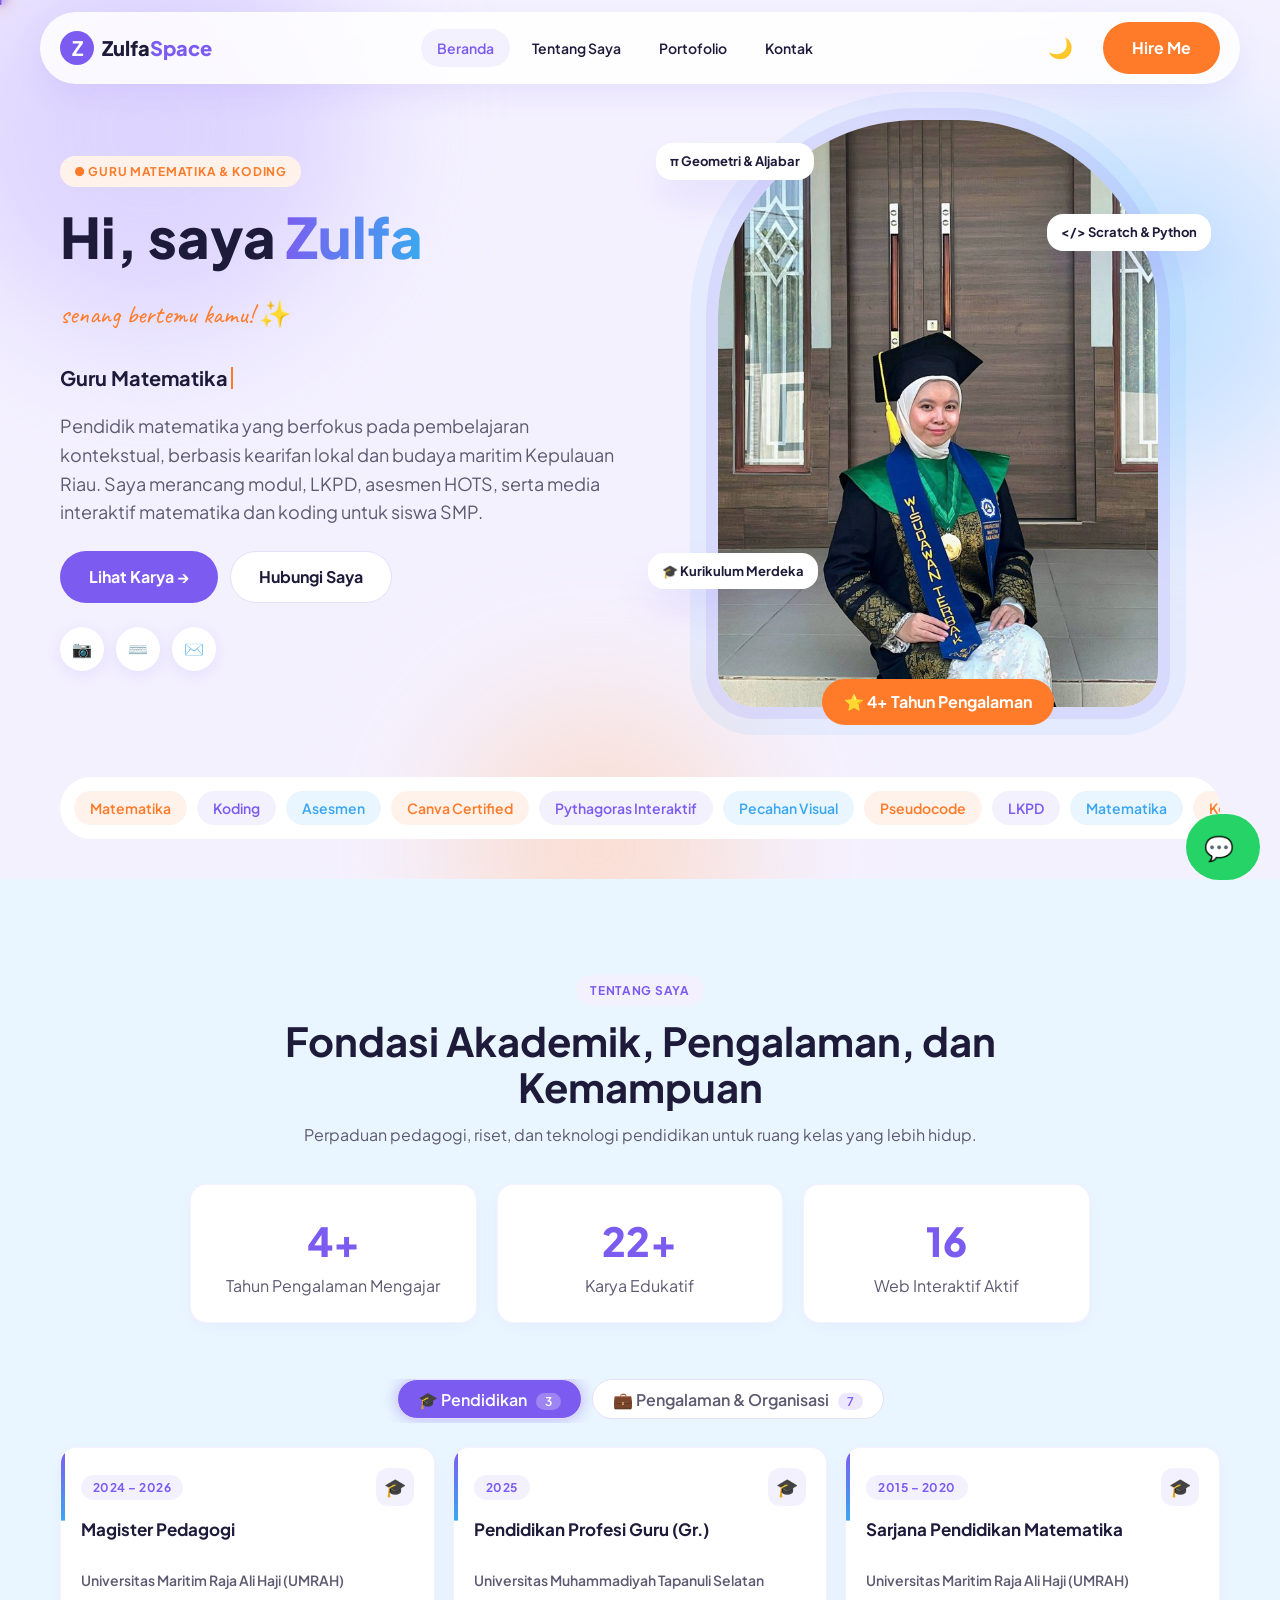
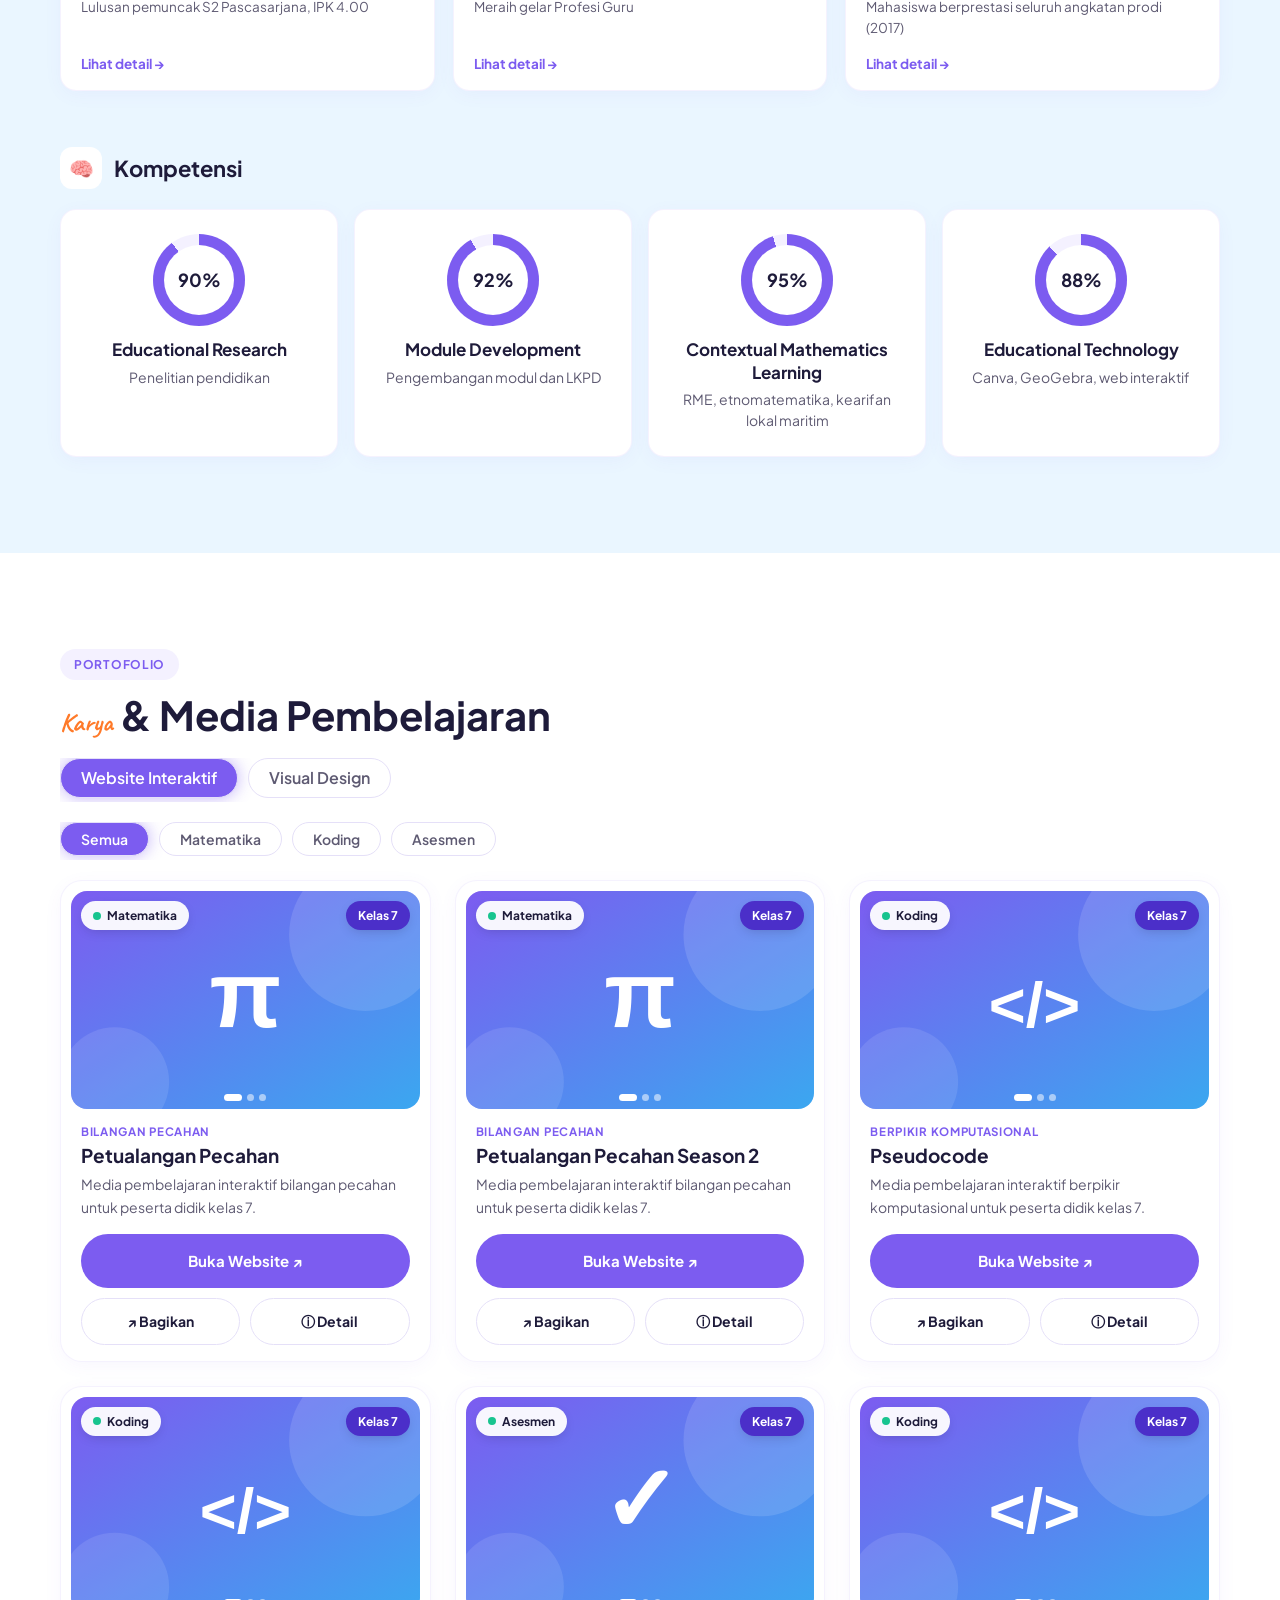
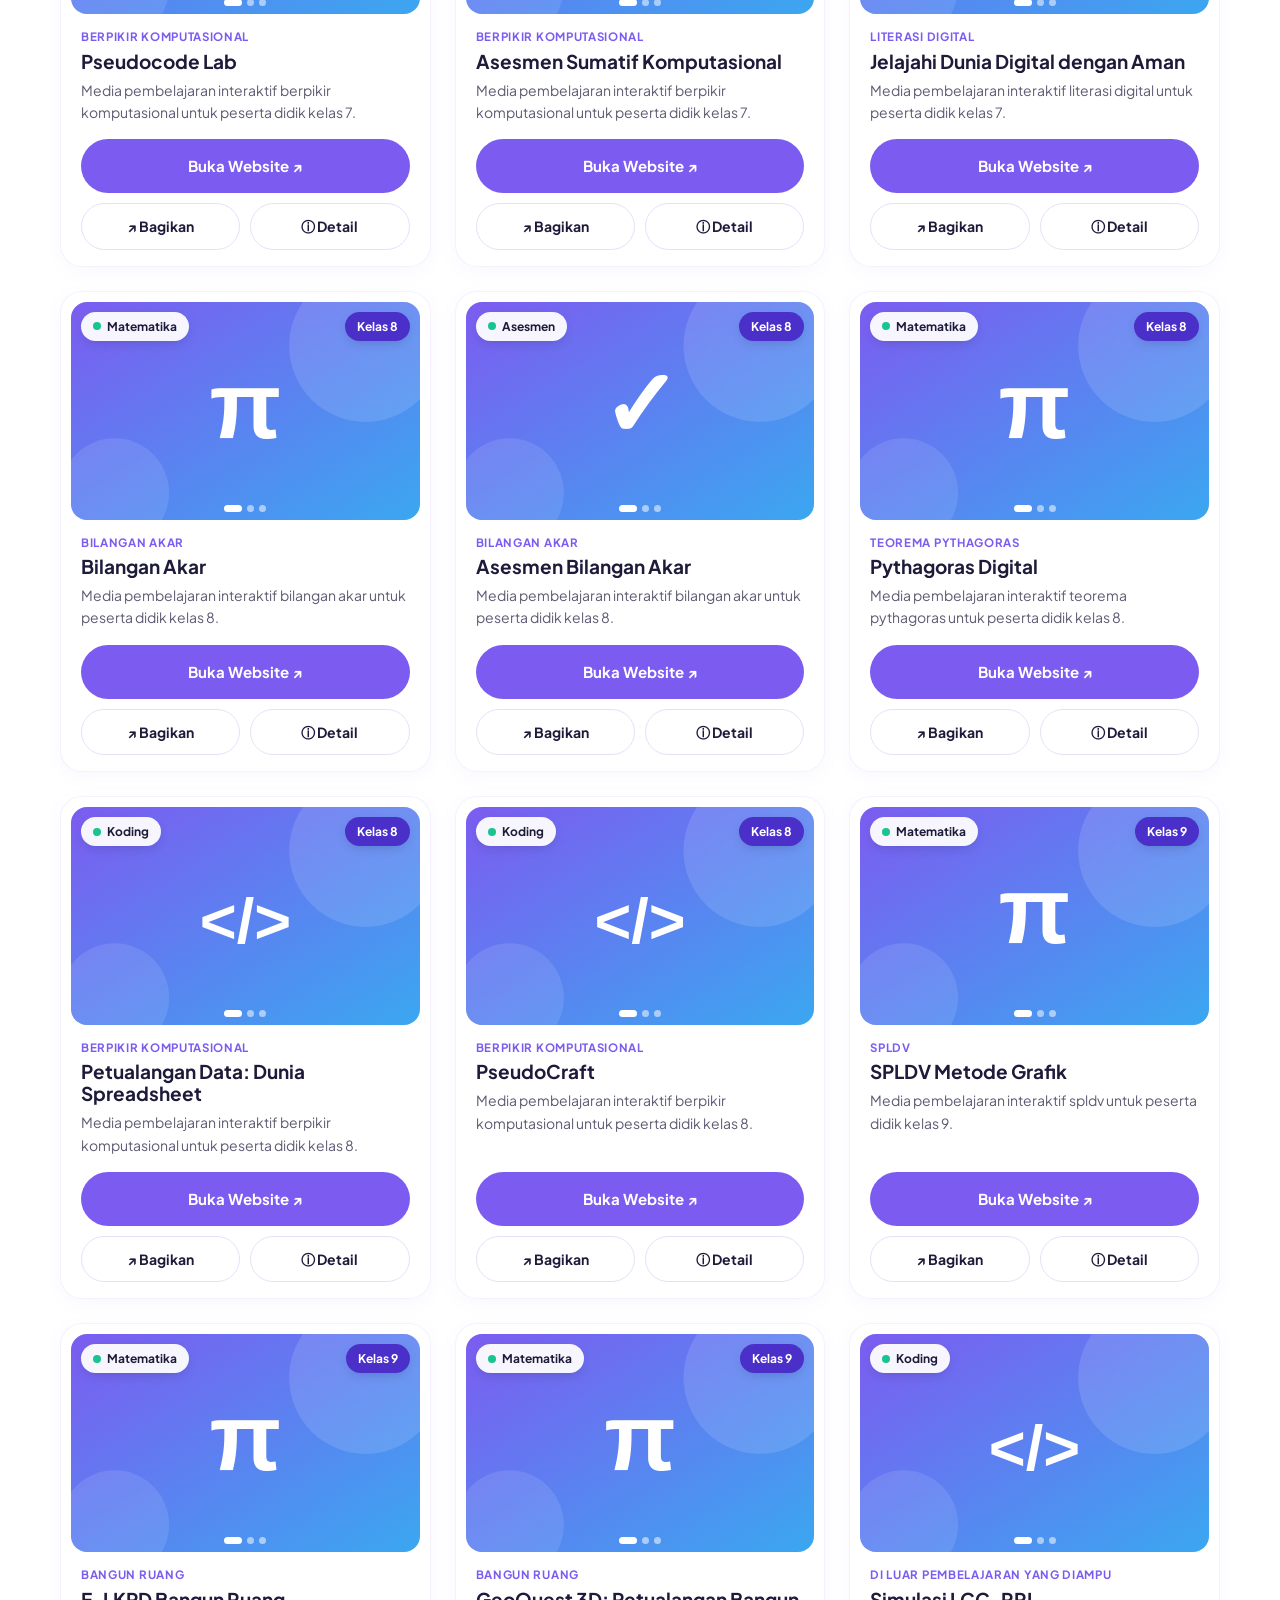
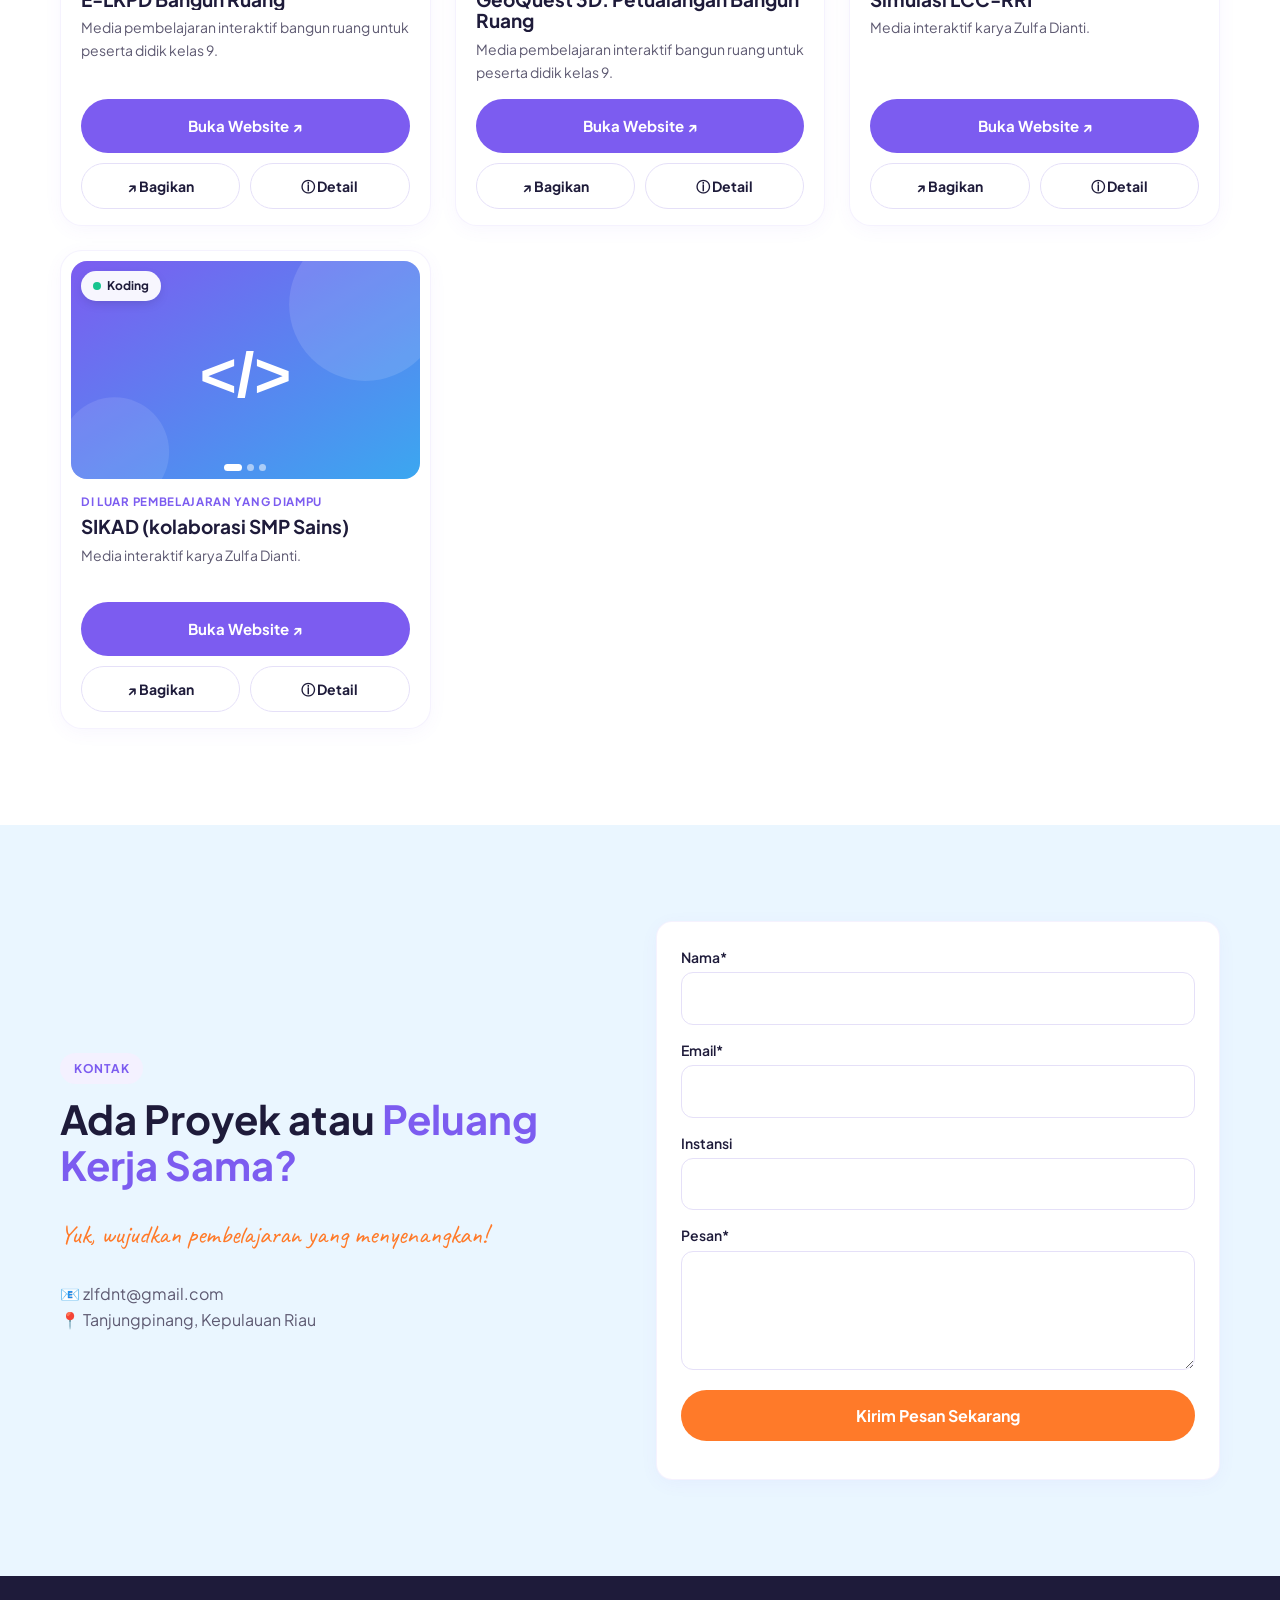
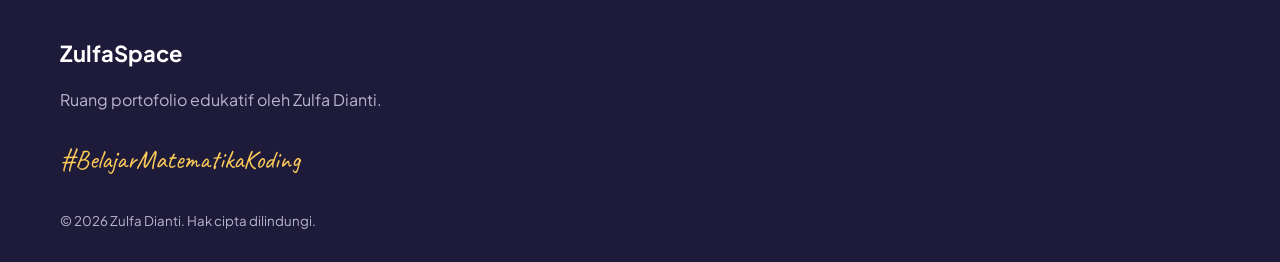
==== commit ca2bcd34: "update" ====
--- a/index.html
+++ b/index.html
@@ -6,9 +6,9 @@
 <meta property="og:title" content="ZulfaSpace"><meta property="og:description" content="Portofolio edukatif Zulfa Dianti">
 <link rel="preconnect" href="https://fonts.googleapis.com"><link href="https://fonts.googleapis.com/css2?family=Caveat:wght@600&family=Plus+Jakarta+Sans:wght@400;600;700;800&display=swap" rel="stylesheet">
 <script>try{document.documentElement.dataset.theme=localStorage.getItem("zs_th")||(matchMedia("(prefers-color-scheme:dark)").matches?"dark":"light")}catch(e){}</script><link rel="stylesheet" href="css/style.css"></head><body>
-<div id="sp"></div><canvas id="fx" aria-hidden="true"></canvas><div id="cur" aria-hidden="true"></div>
+<div id="sp"></div><div class="nav-ov"></div><canvas id="fx" aria-hidden="true"></canvas><div id="cur" aria-hidden="true"></div>
 <header class="nav"><a class="logo" href="#beranda"><b>Z</b><i>Zulfa<span>Space</span></i></a>
-<button class="burger" aria-label="Menu" onclick="document.body.classList.toggle('menu')">☰</button>
+<button class="burger" id="bg" aria-label="Buka menu" aria-expanded="false"><i></i><i></i><i></i></button>
 <nav><a href="#beranda">Beranda</a><a href="#tentang">Tentang Saya</a><a href="#portofolio">Portofolio</a><a href="#kontak">Kontak</a></nav>
 <button class="theme" id="th" aria-label="Ubah mode tampilan">🌙</button><a class="btn cta shine" id="hire" href="#kontak">Hire Me</a></header>
 <main>
@@ -26,7 +26,7 @@
 <div class="stats" id="stats"></div><div class="stats skg"><div class="card"><div class="skb" style="width:40%;height:34px"></div><div class="skb"></div></div><div class="card"><div class="skb" style="width:40%;height:34px"></div><div class="skb"></div></div><div class="card"><div class="skb" style="width:40%;height:34px"></div><div class="skb"></div></div></div><div id="riwayat"></div><div class="rgrid skg"><div class="card"><div class="skb" style="width:35%"></div><div class="skb" style="width:80%;height:20px"></div><div class="skb"></div><div class="skb" style="width:60%"></div></div><div class="card"><div class="skb" style="width:35%"></div><div class="skb" style="width:80%;height:20px"></div><div class="skb"></div><div class="skb" style="width:60%"></div></div><div class="card"><div class="skb" style="width:35%"></div><div class="skb" style="width:80%;height:20px"></div><div class="skb"></div><div class="skb" style="width:60%"></div></div><div class="card"><div class="skb" style="width:35%"></div><div class="skb" style="width:80%;height:20px"></div><div class="skb"></div><div class="skb" style="width:60%"></div></div><div class="card"><div class="skb" style="width:35%"></div><div class="skb" style="width:80%;height:20px"></div><div class="skb"></div><div class="skb" style="width:60%"></div></div><div class="card"><div class="skb" style="width:35%"></div><div class="skb" style="width:80%;height:20px"></div><div class="skb"></div><div class="skb" style="width:60%"></div></div></div></div></section>
 <section id="portofolio" class="sec"><div class="wrap"><span class="ov">PORTOFOLIO</span><h2><span class="hand">Karya</span> & Media Pembelajaran</h2>
 <div class="tabs" id="tabs"><button data-j="website" class="on">Website Interaktif</button><button data-j="visual">Visual Design</button></div>
-<div class="tabs sm" id="mapel"></div><div class="cards" id="cards"></div><div class="cards skg"><div class="card skc"><div class="skb" style="height:0;padding-top:62%;margin:0 0 14px"></div><div class="skb" style="width:30%"></div><div class="skb" style="width:80%;height:20px"></div><div class="skb"></div><div class="skb" style="width:40%;height:38px;border-radius:999px"></div></div><div class="card skc"><div class="skb" style="height:0;padding-top:62%;margin:0 0 14px"></div><div class="skb" style="width:30%"></div><div class="skb" style="width:80%;height:20px"></div><div class="skb"></div><div class="skb" style="width:40%;height:38px;border-radius:999px"></div></div><div class="card skc"><div class="skb" style="height:0;padding-top:62%;margin:0 0 14px"></div><div class="skb" style="width:30%"></div><div class="skb" style="width:80%;height:20px"></div><div class="skb"></div><div class="skb" style="width:40%;height:38px;border-radius:999px"></div></div><div class="card skc"><div class="skb" style="height:0;padding-top:62%;margin:0 0 14px"></div><div class="skb" style="width:30%"></div><div class="skb" style="width:80%;height:20px"></div><div class="skb"></div><div class="skb" style="width:40%;height:38px;border-radius:999px"></div></div><div class="card skc"><div class="skb" style="height:0;padding-top:62%;margin:0 0 14px"></div><div class="skb" style="width:30%"></div><div class="skb" style="width:80%;height:20px"></div><div class="skb"></div><div class="skb" style="width:40%;height:38px;border-radius:999px"></div></div><div class="card skc"><div class="skb" style="height:0;padding-top:62%;margin:0 0 14px"></div><div class="skb" style="width:30%"></div><div class="skb" style="width:80%;height:20px"></div><div class="skb"></div><div class="skb" style="width:40%;height:38px;border-radius:999px"></div></div></div></div></section>
+<div class="tabs sm" id="mapel"></div><div class="swh"><span>← Geser untuk melihat karya lain →</span><b id="ccount"></b></div><div class="cards" id="cards"></div><div class="cards skg"><div class="card skc"><div class="skb" style="height:0;padding-top:62%;margin:0 0 14px"></div><div class="skb" style="width:30%"></div><div class="skb" style="width:80%;height:20px"></div><div class="skb"></div><div class="skb" style="width:40%;height:38px;border-radius:999px"></div></div><div class="card skc"><div class="skb" style="height:0;padding-top:62%;margin:0 0 14px"></div><div class="skb" style="width:30%"></div><div class="skb" style="width:80%;height:20px"></div><div class="skb"></div><div class="skb" style="width:40%;height:38px;border-radius:999px"></div></div><div class="card skc"><div class="skb" style="height:0;padding-top:62%;margin:0 0 14px"></div><div class="skb" style="width:30%"></div><div class="skb" style="width:80%;height:20px"></div><div class="skb"></div><div class="skb" style="width:40%;height:38px;border-radius:999px"></div></div><div class="card skc"><div class="skb" style="height:0;padding-top:62%;margin:0 0 14px"></div><div class="skb" style="width:30%"></div><div class="skb" style="width:80%;height:20px"></div><div class="skb"></div><div class="skb" style="width:40%;height:38px;border-radius:999px"></div></div><div class="card skc"><div class="skb" style="height:0;padding-top:62%;margin:0 0 14px"></div><div class="skb" style="width:30%"></div><div class="skb" style="width:80%;height:20px"></div><div class="skb"></div><div class="skb" style="width:40%;height:38px;border-radius:999px"></div></div><div class="card skc"><div class="skb" style="height:0;padding-top:62%;margin:0 0 14px"></div><div class="skb" style="width:30%"></div><div class="skb" style="width:80%;height:20px"></div><div class="skb"></div><div class="skb" style="width:40%;height:38px;border-radius:999px"></div></div></div></div></section>
 <section id="kontak" class="sec sky"><div class="wrap grid2"><div class="rv"><span class="ov">KONTAK</span>
 <h2>Ada Proyek atau <em>Peluang Kerja Sama?</em></h2><p class="hand">Yuk, wujudkan pembelajaran yang menyenangkan!</p>
 <p id="kin"></p></div>
--- a/css/style.css
+++ b/css/style.css
@@ -116,3 +116,46 @@
 .pop{position:fixed;left:50%;bottom:90px;transform:translate(-50%,20px);opacity:0;background:#1E1B3A;color:#fff;padding:12px 22px;border-radius:999px;z-index:9500;font-weight:600;transition:.3s}.pop.in{opacity:1;transform:translate(-50%,0)}
 @media(max-width:1000px){.rgrid{grid-template-columns:1fr 1fr}}@media(max-width:640px){.rgrid{grid-template-columns:1fr}.nb small{max-width:130px}.acts2{grid-template-columns:1fr 1fr}}
 .pill2{white-space:nowrap}.pill2.kl{flex-shrink:0}.bg1{min-width:0}.bg1 .pill2:first-child{max-width:200px;overflow:hidden;text-overflow:ellipsis}
+
+/* perbaikan: skeleton hanya tampil saat memuat (kelas lain tidak boleh menimpa) */
+.skg{display:none!important}body.skel .skg{display:grid!important}
+/* tautan di dalam deskripsi */
+.lk{color:#2B6CD9;font-weight:600;text-decoration:underline;text-underline-offset:3px;word-break:break-all;transition:color .2s}.lk:hover{color:var(--p)}[data-theme=dark] .lk{color:#8CC4FF}
+.mdesc{white-space:pre-line}.lkc{margin-left:6px;font-weight:600;color:#2B6CD9;font-size:12.5px}
+
+/* ===== ponsel: menu, ringkas, dinamis ===== */
+*{-webkit-tap-highlight-color:transparent}
+.mesh i{translate:0 calc(var(--sy,0)*-.1px)}.frame{translate:0 calc(var(--sy,0)*.04px)}
+.nav-ov{position:fixed;inset:0;background:rgba(30,27,58,.38);backdrop-filter:blur(3px);opacity:0;pointer-events:none;transition:.3s;z-index:45}
+.hm{display:inline}body.mo{overflow:hidden}.swh{display:none}
+@keyframes mn{from{opacity:0;transform:translateY(-10px)}}@keyframes wapm{0%{box-shadow:0 0 0 0 rgba(37,211,102,.55)}100%{box-shadow:0 0 0 14px rgba(37,211,102,0)}}
+@media(max-width:900px){
+ .burger{display:block;position:relative;width:44px;height:44px;margin-left:auto;border-radius:50%;font-size:0;background:none;border:0;cursor:pointer}
+ .burger i{position:absolute;left:12px;right:12px;height:2.5px;border-radius:2px;background:var(--ink);transition:.3s}.burger i:nth-child(1){top:15px}.burger i:nth-child(2){top:21px}.burger i:nth-child(3){top:27px}
+ body.menu .burger i:nth-child(1){top:21px;transform:rotate(45deg)}body.menu .burger i:nth-child(2){opacity:0}body.menu .burger i:nth-child(3){top:21px;transform:rotate(-45deg)}
+ body.menu .nav-ov{opacity:1;pointer-events:auto}
+ body.menu .nav{flex-wrap:wrap;border-radius:26px;padding-bottom:16px}
+ body.menu .nav nav{display:flex;flex-direction:column;width:100%;order:5;gap:4px;margin:6px 0 0;animation:mn .35s cubic-bezier(.16,1,.3,1)}
+ body.menu .nav nav a{padding:14px 16px;font-size:16px;border-radius:14px}
+ body.menu .nav .cta{display:block;width:100%;order:6;text-align:center;margin-top:8px;animation:mn .45s cubic-bezier(.16,1,.3,1)}
+}
+@media(max-width:700px){
+ .nav{top:8px;padding:6px 10px 6px 14px;gap:6px}.logo{font-size:17px}.logo b{width:30px;height:30px;font-size:15px}
+ .hero{padding:88px 0 20px}.hero p{margin:6px 0}.lead{font-size:15.5px}.hand{font-size:23px}.roles{font-size:17px;min-height:26px;margin:2px 0 8px}.pill{font-size:11px}h1{font-size:clamp(32px,10vw,44px)}
+ .frame{width:74%}.fl{display:block;font-size:11px;padding:6px 10px}.f1{top:3%;left:-8%}.f2{top:22%;right:-8%}.f3{bottom:14%;left:-8%}.badge{font-size:13px;padding:8px 16px}.chips{margin-top:44px;padding:10px}.mesh i{filter:blur(48px)}
+ .sec{padding:44px 0}.sech{margin-bottom:22px}.sech p{font-size:14.5px}h2{font-size:clamp(24px,7.4vw,32px)}
+ .stats{grid-template-columns:repeat(3,1fr);gap:10px;margin:0 auto 32px}.stat{padding:14px 6px;font-size:11.5px;line-height:1.3}.stat b{font-size:26px}
+ .tabs{gap:8px}.tabs button{height:42px;padding:0 16px;font-size:14px}#tabs{display:grid;grid-template-columns:1fr 1fr;overflow:visible}#tabs button{height:44px}
+ .rtabs{display:grid;grid-template-columns:1fr 1fr;overflow:visible;margin-bottom:16px}.rtabs button{justify-content:center;padding:0 8px}.hm{display:none}
+ .rgrid{gap:10px}.rc{min-height:0;padding:14px 16px;gap:4px}.rc h4{min-height:0;font-size:15.5px;margin-top:2px}.rc .ds{font-size:13px}.rc .ins{font-size:13px}.ric{width:32px;height:32px;font-size:16px}.rc .more{padding-top:4px;font-size:13px}
+ .skills{gap:10px}.sk{padding:14px 8px}.ring{width:72px;height:72px}.ring b{width:55px;height:55px;font-size:15px}.sk h4{font-size:13.5px}.sk .ds{font-size:12px}
+ .swh{display:flex;justify-content:space-between;align-items:center;font-size:12.5px;margin:2px 4px 8px}.swh b{color:var(--p)}
+ #cards{display:flex;overflow-x:auto;scroll-snap-type:x mandatory;gap:14px;margin:0 -20px;padding:6px 20px 18px;scrollbar-width:none}#cards::-webkit-scrollbar{display:none}#cards>.pc{flex:0 0 80%;scroll-snap-align:center;min-width:0}
+ .cards.skg .skc:nth-child(n+3){display:none}.pc .pb h3{font-size:17px}
+ .pc:active,.rc:active,.sk:active,.stat:active{transform:scale(.97)}
+ .wa{right:14px;bottom:calc(14px + env(safe-area-inset-bottom,0px));padding:11px 13px;font-size:20px;animation-name:wapm}
+ .up-btn{left:14px;bottom:calc(14px + env(safe-area-inset-bottom,0px));width:40px;height:40px;font-size:18px}
+ .nb{bottom:calc(76px + env(safe-area-inset-bottom,0px));padding:8px 10px 8px 14px;gap:10px}
+ .mdl{place-items:end center;padding:0}.mbox{width:100%;border-radius:24px 24px 0 0;max-height:88vh;transform:translateY(100%)}.mdl.in .mbox{transform:none}.mhead{height:96px}.mhead::before{content:"";position:absolute;top:8px;left:50%;width:42px;height:4px;border-radius:4px;background:rgba(255,255,255,.6);transform:translateX(-50%);z-index:3}.mav{margin-top:-42px}.mb{padding:0 20px calc(22px + env(safe-area-inset-bottom,0px))}
+ .form{padding:18px}
+}
